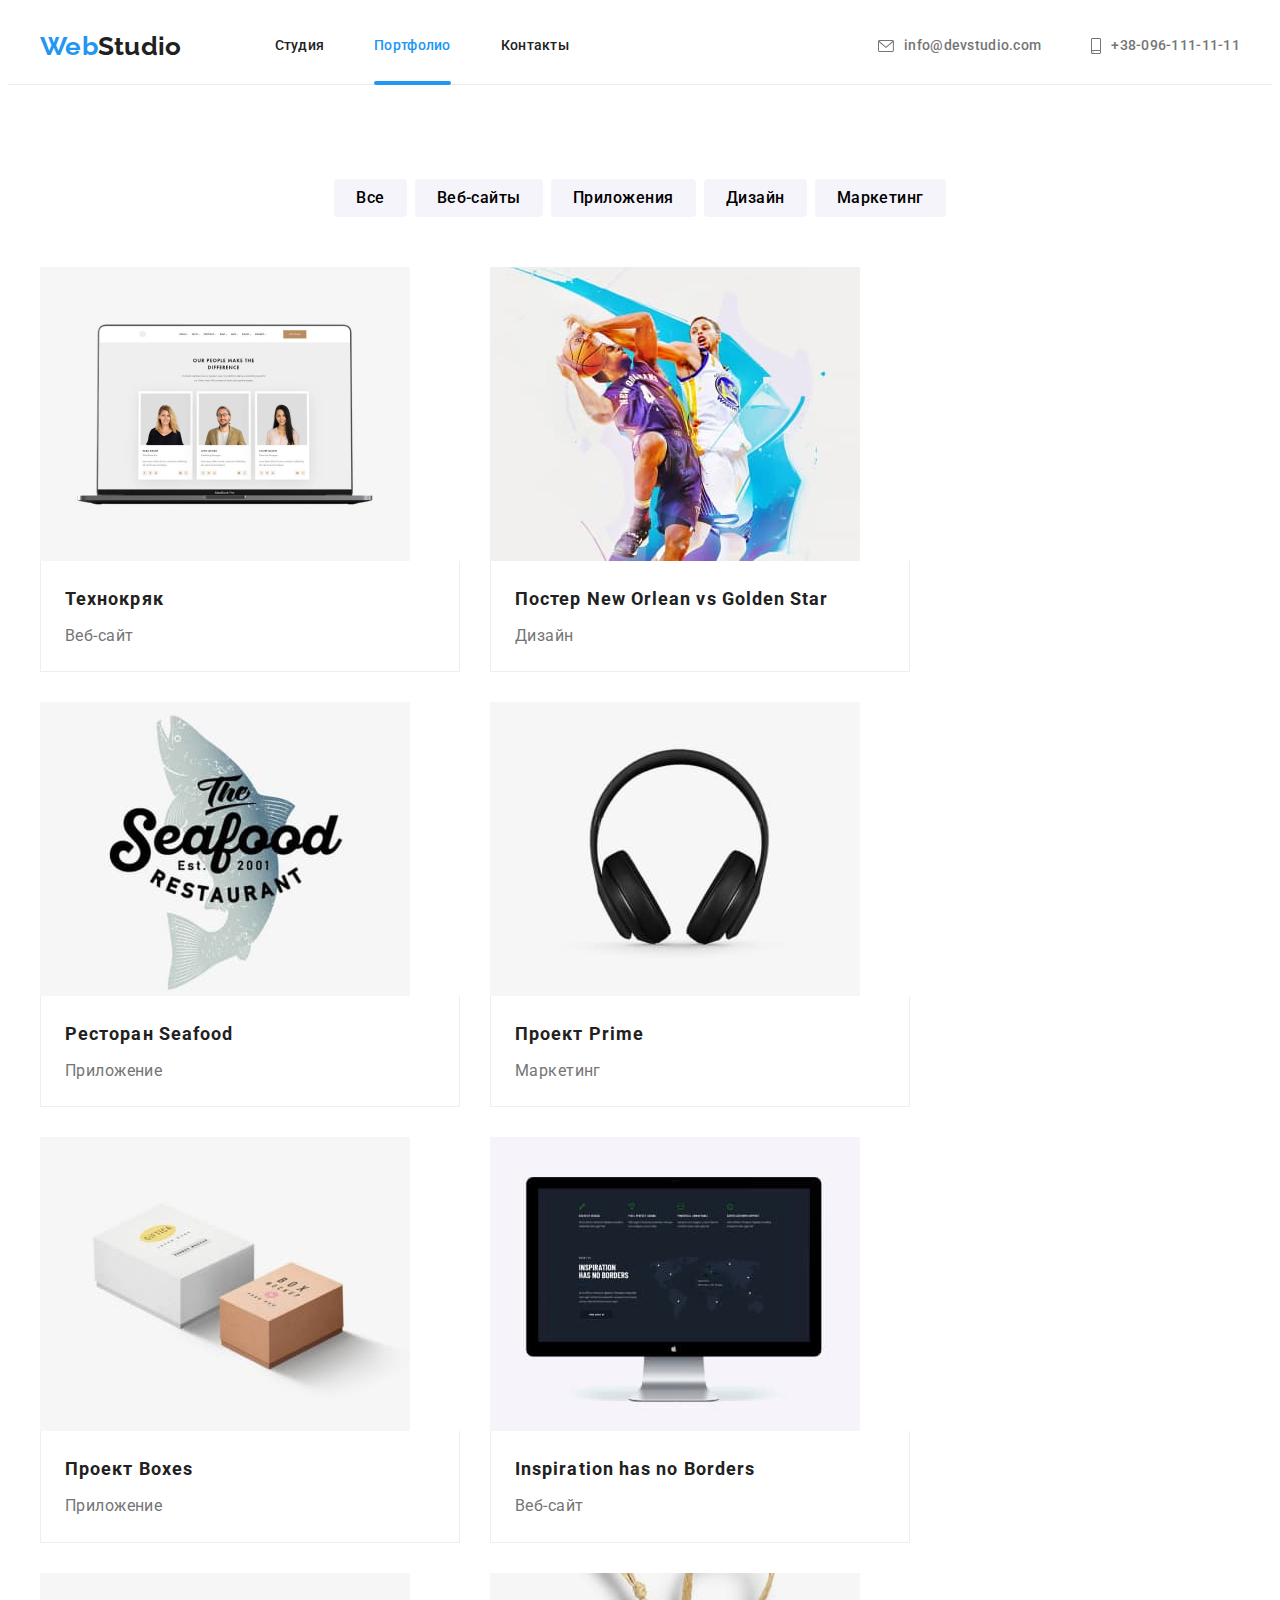
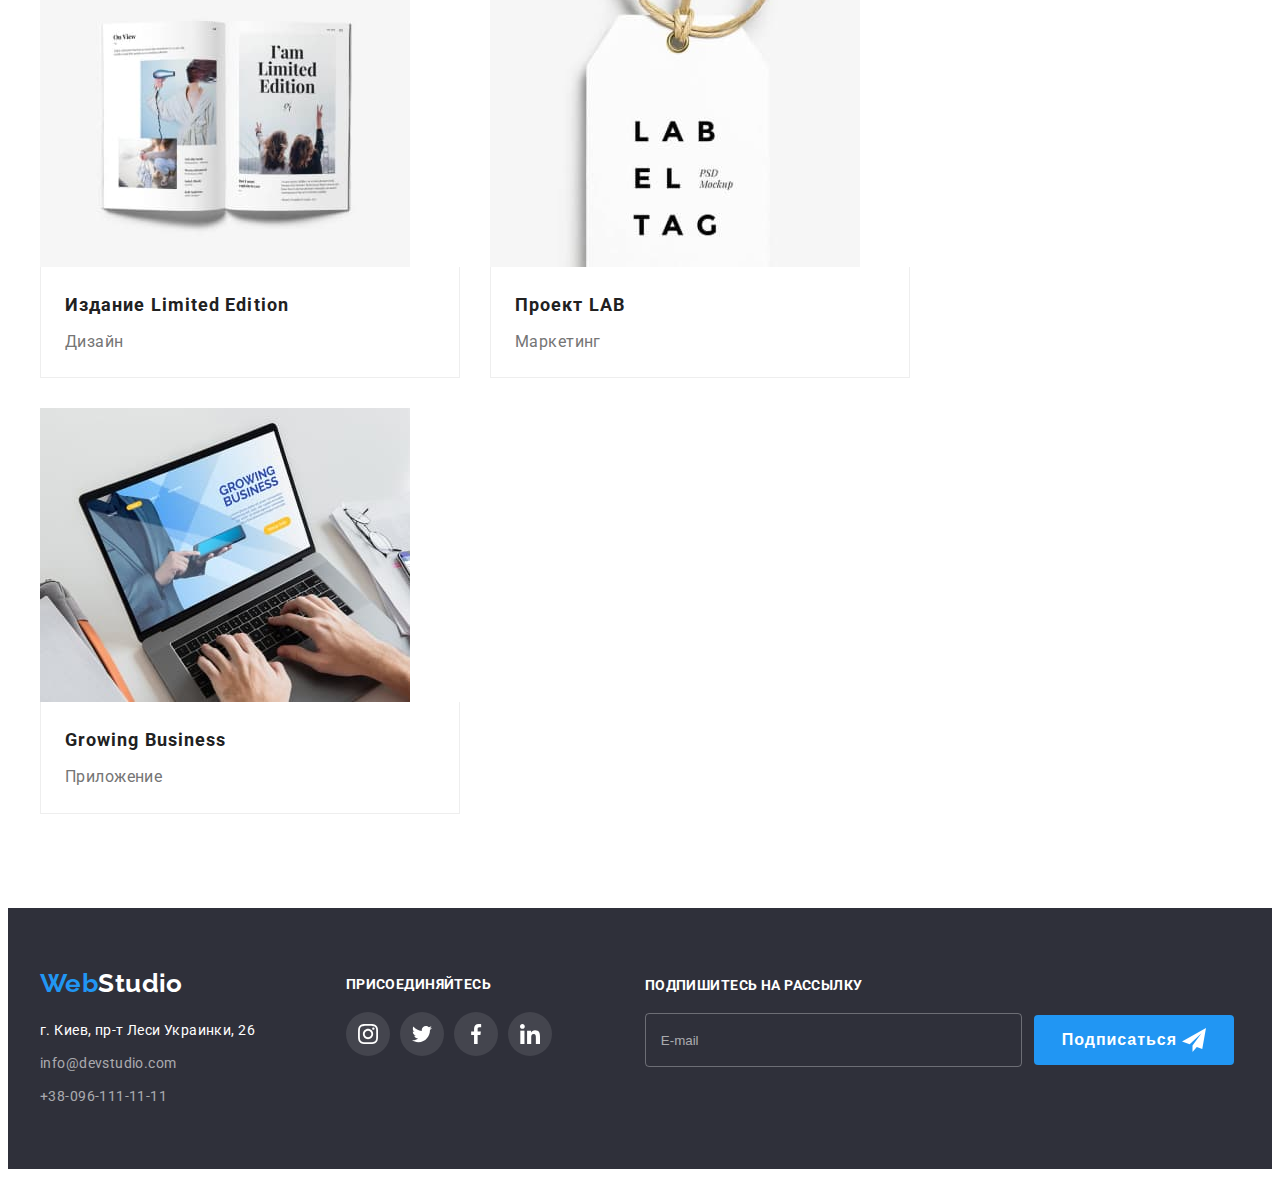
==== portfolio.html @ 4024ea33 "Add files via upload" ====
<!DOCTYPE html>
<html lang="ru">
  <head>
    <meta charset="UTF-8" />
    <meta http-equiv="X-UA-Compatible" content="IE=edge" />
    <meta name="viewport" content="width=device-width, initial-scale=1.0" />
    <title>Portfolio</title>
    <link rel="preconnect" href="https://fonts.googleapis.com" />
    <link rel="preconnect" href="https://fonts.gstatic.com" crossorigin />
    <link
      href="https://fonts.googleapis.com/css2?family=Raleway:wght@700&family=Roboto:wght@400;500;700;900&display=swap"
      rel="stylesheet"
    />
    <link
      rel="stylesheet"
      href="https://cdnjs.cloudflare.com/ajax/libs/modern-normalize/1.1.0/modern-normalize.min.css"
      integrity="sha512-wpPYUAdjBVSE4KJnH1VR1HeZfpl1ub8YT/NKx4PuQ5NmX2tKuGu6U/JRp5y+Y8XG2tV+wKQpNHVUX03MfMFn9Q=="
      crossorigin="anonymous"
      referrerpolicy="no-referrer"
    />
    <link rel="stylesheet" href="./css/normalize.css" />
    <link rel="stylesheet" href="./css/styles.css" />
  </head>
  <body>
    <!-- Верхняя линия -->
    <header class="header">
      <div class="container">
        <a href="./index.html" class="logo">Web<span class="logo-span">Studio</span></a>
        <nav>
          <ul class="site-nav list">
            <li class="site-nav-item"><a href="./index.html" class="link"> Студия </a></li>
            <li class="site-nav-item">
              <a href="./portfolio.html" class="link current"> Портфолио </a>
            </li>
            <li class="site-nav-item"><a href="" class="link"> Контакты </a></li>
          </ul>
        </nav>

        <ul class="contact-nav list">
          <li class="contact-nav-item">
            <a href="mailto:info@devstudio.com" class="link">
              <svg class="contact-icon" width="16px" height="12px">
                <use href="./images/icons.svg#icon-envelope-icon"></use>
              </svg>
              info@devstudio.com
            </a>
          </li>
          <li class="contact-nav-item">
            <a href="tel:+380961111111" class="link">
              <svg class="contact-icon" width="10px" height="16px">
                <use href="./images/icons.svg#icon-smartphone-icon"></use>
              </svg>
              +38-096-111-11-11
            </a>
          </li>
        </ul>
      </div>
    </header>

    <main>
      <section class="portfolio section">
        <div class="container">
          <!--Портфолио 
        Заголовок скрыть после завершения верстки -->
          <h1 class="visually-hidden">Портфолио</h1>
          <ul class="button-list">
            <li class="button-item"><button type="button" class="btn-filter">Все</button></li>
            <li class="button-item"><button type="button" class="btn-filter">Веб-сайты</button></li>
            <li class="button-item">
              <button type="button" class="btn-filter">Приложения</button>
            </li>
            <li class="button-item"><button type="button" class="btn-filter">Дизайн</button></li>
            <li class="button-item"><button type="button" class="btn-filter">Маркетинг</button></li>
          </ul>

          <ul class="project">
            <li class="project-item">
              <a href="" class="link">
                <div class="project-overlay">
                  <img
                    src="./images/project-1.jpg"
                    class="portfolio-img"
                    alt="Технокряк, веб разаботка"
                    width="370"
                  />
                  <p class="description">
                    Ресурс предлагает комплексные предложения с разным уровнем функционала и
                    сервисов. Все это позволит посетителю получить исчерпывающие сведения о компании
                    или частном лице.
                  </p>
                </div>
                <div class="border">
                  <h2 class="title">Технокряк</h2>
                  <p class="text">Веб-сайт</p>
                </div>
              </a>
            </li>
            <li class="project-item">
              <a href="" class="link"
                ><div class="project-overlay">
                  <img
                    src="./images/project-2.jpg"
                    class="portfolio-img"
                    alt="Постер,Нью Орлеан против ГолденСтар"
                    width="370"
                  />
                  <p class="description">
                    Ресурс предлагает комплексные предложения с разным уровнем функционала и
                    сервисов. Все это позволит посетителю получить исчерпывающие сведения о компании
                    или частном лице.
                  </p>
                </div>
                <div class="border">
                  <h2 class="title">Постер New Orlean vs Golden Star</h2>
                  <p class="text">Дизайн</p>
                </div>
              </a>
            </li>
            <li class="project-item">
              <a href="" class="link">
                <div class="project-overlay">
                  <img
                    src="./images/project-3.jpg"
                    class="portfolio-img"
                    alt="Ресторан морской еды"
                    width="370"
                  />
                  <p class="description">
                    Ресурс предлагает комплексные предложения с разным уровнем функционала и
                    сервисов. Все это позволит посетителю получить исчерпывающие сведения о компании
                    или частном лице.
                  </p>
                </div>
                <div class="border">
                  <h2 class="title">Ресторан Seafood</h2>
                  <p class="text">Приложение</p>
                </div></a
              >
            </li>
            <li class="project-item">
              <a href="" class="link">
                <div class="project-overlay">
                  <img
                    src="./images/project-4.jpg"
                    class="portfolio-img"
                    alt="Наушники"
                    width="370"
                  />
                  <p class="description">
                    Ресурс предлагает комплексные предложения с разным уровнем функционала и
                    сервисов. Все это позволит посетителю получить исчерпывающие сведения о компании
                    или частном лице.
                  </p>
                </div>
                <div class="border">
                  <h2 class="title">Проект Prime</h2>
                  <p class="text">Маркетинг</p>
                </div></a
              >
            </li>
            <li class="project-item">
              <a href="" class="link">
                <div class="project-overlay">
                  <img
                    src="./images/project-5.jpg"
                    class="portfolio-img"
                    alt="Макеты коробок"
                    width="370"
                  />
                  <p class="description">
                    Ресурс предлагает комплексные предложения с разным уровнем функционала и
                    сервисов. Все это позволит посетителю получить исчерпывающие сведения о компании
                    или частном лице.
                  </p>
                </div>
                <div class="border">
                  <h2 class="title">Проект Boxes</h2>
                  <p class="text">Приложение</p>
                </div></a
              >
            </li>
            <li class="project-item">
              <a href="" class="link">
                <div class="project-overlay">
                  <img
                    src="./images/project-6.jpg"
                    class="portfolio-img"
                    alt="Разработка сайтов"
                    width="370"
                  />
                  <p class="description">
                    Ресурс предлагает комплексные предложения с разным уровнем функционала и
                    сервисов. Все это позволит посетителю получить исчерпывающие сведения о компании
                    или частном лице.
                  </p>
                </div>
                <div class="border">
                  <h2 class="title">Inspiration has no Borders</h2>
                  <p class="text">Веб-сайт</p>
                </div></a
              >
            </li>
            <li class="project-item">
              <a href="" class="link">
                <div class="project-overlay">
                  <img
                    src="./images/project-7.jpg"
                    class="portfolio-img"
                    alt="Издание лимитед эдишн"
                    width="370"
                  />
                  <p class="description">
                    Ресурс предлагает комплексные предложения с разным уровнем функционала и
                    сервисов. Все это позволит посетителю получить исчерпывающие сведения о компании
                    или частном лице.
                  </p>
                </div>
                <div class="border">
                  <h2 class="title">Издание Limited Edition</h2>
                  <p class="text">Дизайн</p>
                </div></a
              >
            </li>

            <li class="project-item">
              <a href="" class="link">
                <div class="project-overlay">
                  <img
                    src="./images/project-8.jpg"
                    class="portfolio-img"
                    alt="Разработка лейбла "
                    width="370"
                  />
                  <p class="description">
                    Ресурс предлагает комплексные предложения с разным уровнем функционала и
                    сервисов. Все это позволит посетителю получить исчерпывающие сведения о компании
                    или частном лице.
                  </p>
                </div>
                <div class="border">
                  <h2 class="title">Проект LAB</h2>
                  <p class="text">Маркетинг</p>
                </div></a
              >
            </li>
            <li class="project-item">
              <a href="" class="link">
                <div class="project-overlay">
                  <img
                    src="./images/project-9.jpg"
                    class="portfolio-img"
                    alt="Приложение для бизнеса"
                    width="370"
                  />
                  <p class="description">
                    Ресурс предлагает комплексные предложения с разным уровнем функционала и
                    сервисов. Все это позволит посетителю получить исчерпывающие сведения о компании
                    или частном лице.
                  </p>
                </div>
                <div class="border">
                  <h2 class="title">Growing Business</h2>
                  <p class="text">Приложение</p>
                </div></a
              >
            </li>
          </ul>
        </div>
      </section>
    </main>

    <!-- Подвал-->
    <footer class="footer">
      <div class="container">
        <div class="container-address">
          <div class="logo-footer">
            <a href="./index.html" class="logo">Web<span class="logo-span">Studio</span></a>
          </div>
          <address class="adress">
            <ul class="address-list list">
              <li class="address-street">
                <a
                  href="https://goo.gl/maps/XXbHukXFYU5bixoS6"
                  class="street"
                  target="_blank"
                  rel="noopener noindex nofollow"
                  >г. Киев, пр-т Леси Украинки, 26</a
                >
              </li>
              <li class="mail">
                <a href="mailto:info@devstudio.com" class="link"> info@devstudio.com </a>
              </li>
              <li class="tel"><a href="tel:+380961111111" class="link"> +38-096-111-11-11 </a></li>
            </ul>
          </address>
        </div>
        <!-- Социальные ссылки footer-->
        <div class="footer-social">
          <h2 class="social-title">Присоединяйтесь</h2>
          <ul class="footer-social-list list">
            <li class="footer-social-item">
              <a href="" class="footer-social-link">
                <svg class="team-social-icon" width="20px" height="20px">
                  <use href="./images/icons.svg#icon-instagram-icon"></use>
                </svg>
              </a>
            </li>
            <li class="footer-social-item">
              <a href="" class="footer-social-link">
                <svg class="team-social-icon" width="20px" height="20px">
                  <use href="./images/icons.svg#icon-twitter-icon"></use>
                </svg>
              </a>
            </li>
            <li class="footer-social-item">
              <a href="" class="footer-social-link">
                <svg class="team-social-icon" width="20px" height="20px">
                  <use href="./images/icons.svg#icon-facebook-icon"></use>
                </svg>
              </a>
            </li>
            <li class="footer-social-item">
              <a href="" class="footer-social-link">
                <svg class="team-social-icon" width="20px" height="20px">
                  <use href="./images/icons.svg#icon-linkedin-icon"></use>
                </svg>
              </a>
            </li>
          </ul>
        </div>
        <!-- Форма подписки-->
        <div class="subscribe">
          <p class="subscribe-item">Подпишитесь на рассылку</p>

          <form class="subscribe-form">
            <input
              type="email"
              class="subscribe-input"
              name="user-email"
              required
              placeholder="E-mail"
            />
            <button type="submit" class="subscribe-send">
              Подписаться
              <svg class="subscribe-icon" width="24px" height="24px">
                <use href="./images/icons.svg#icon-subscribe-send"></use>
              </svg>
            </button>
          </form>
        </div>
      </div>
    </footer>
  </body>
</html>
---- css/styles.css ----
/*Объявляем CSS переменные для цвета */
:root {
  --primary-text-color: #757575; /*Цвет основного текста  */
  --title-text-color: #212121; /*Цвет заголовков */
  --accent-color: #2196f3; /* Цвет акцента  */
  --color-modal-button: #188ce8; /*Цвет кнопки модалки*/
  --address-text-color: #ffffff; /* Цвет физического адреса  */
  --hero-text-color: #ffffff; /* Цвет текста секции hero */
  --footer-cont-text-color: rgba(
    255,
    255,
    255,
    0.6
  ); /* Цвет контактов в Футере mail, tel, rgba(255, 255, 255, 0.6) */
  --footer-logo-span-color: #ffffff; /*Цвет span в логотипе footer */
  --primary-bg-color: #ffffff; /* Основной цвет фона body background  */
  --secondary-bg-color: #f5f4fa; /* Вторичный цвет фона */
  --hero-bg-color: #2f303a; /* Цвет фона hero  */
  --footer-bg-color: #2f303a; /* Цвет фона footer */
  --header-line-color: #ececec; /* Цвет линии в header !!!*/
  --btn-text-color: #ffffff; /*Цвет текста в кнопке*/
  --btn-accent-color: #2196f3; /* Цвет акцента кнопки */
  --btn-primary-color: #f5f4fa; /*Основной цвет кнопки*/
  --color-border-portfolio: #eeeeee; /* Цвет рамки в карточки портфолио*/

  --background-feature-icon: #f5f4fa; /*Цвет фона иконок Особенности*/
  --color-social-client-icon: #afb1b8; /* Основной цвет иконок соц. и клиентов */
  --accent-color-icon: #ffffff; /*Цвет акцента соц сетей */
  /*--- Переменные анимации---*/
  --transition-duration: 250ms;
  --transition-timing-function: cubic-bezier(0.4, 0, 0.2, 1);
}
.container {
  width: 1200px;
  padding-left: 15px;
  padding-right: 15px;
  margin: 0 auto;
  /*outline: 1px solid #f11014;*/
}
.section {
  padding: 94px 0px;
}
/* --------------Прячем заголовки-------------- */
.visually-hidden {
  position: absolute;
  width: 1px;
  height: 1px;
  margin: -1px;
  border: 0;
  padding: 0;

  white-space: nowrap;
  clip-path: inset(100%);
  clip: rect(0 0 0 0);
  overflow: hidden;
}
/*-------------------- Страница Студия -----------------*/
/* Глобальный стиль body */
body {
  background-color: var(--primary-bg-color);
  color: var(--primary-text-color);
  font-family: 'Roboto', Tahoma, sans-serif;
  font-size: 14px;
  line-height: 1.7;
  letter-spacing: 0.03em;
}
/* Убираем точки в списках */
.list {
  list-style: none;
}

/* ---------Секция Header ----------*/

.header {
  font-weight: 500;
  font-size: 14px;
  line-height: 1.14;
  letter-spacing: 0.02em;

  width: 100%;
  border-bottom: 1px solid var(--header-line-color);
}

/* Задаем цвет логотипа */
.logo {
  color: var(--accent-color);
  font-family: 'Raleway';
  font-weight: 700;
  font-size: 26px;
  line-height: 1.19;
  text-decoration: none; /* Убираем нижнее подчеркивание ссылок*/

  margin-right: 93px;
}

.logo-span {
  color: var(--title-text-color);
}
.footer .logo-span {
  color: var(--footer-logo-span-color);
}

/* Добавляем ссылкам наведение и фокус */
.site-nav .link {
  color: var(--title-text-color);
  padding: 30px 0px; /*Задали padding ,тем самым увеличили кликабельность ссылок*/
  display: block;

  transition-property: color;
  transition-duration: var(--transition-duration);
  transition-timing-function: var(--transition-timing-function);
}
.site-nav .link:hover,
.site-nav .link:focus {
  color: var(--accent-color);
}
.site-nav .link.current {
  color: var(--accent-color); /* Делает акцент на активную страницу */
}
/* Сделал нижнее подчеркивание активной страницы*/
.link.current {
  position: relative;
}

.link.current::after {
  content: '';

  position: absolute;
  left: 0px;
  bottom: -1px;

  width: 100%;
  height: 4px;
  border-radius: 2px;

  background-color: var(--accent-color);
}

.contact-nav .link {
  color: var(--primary-text-color);

  transition-property: fill, color;
  transition-duration: var(--transition-duration);
  transition-timing-function: var(--transition-timing-function);
}
.contact-nav .link:hover,
.contact-nav .link:focus {
  color: var(--accent-color);
}

/*Создаем Flex контейнер Header*/
.header .container {
  display: flex;
  align-items: center;
}
.site-nav {
  display: flex;
}
.contact-nav {
  display: flex;
  margin-left: auto;
}

.site-nav-item:not(:last-child) {
  margin-right: 50px;
}

/*Отступы тел и почта двумя способами*/
.contact-nav .contact-nav-item + .contact-nav-item {
  margin-left: 50px;
}
/*.contact-nav-item:not(:last-child) {
  margin-right: 50px;
}*/

/*---Центрируем иконки конверт и телефон---*/
.contact-nav-item .link {
  display: flex;
  align-items: center;
}

/*Задаем цвет иконок конверт и телефон */
.contact-icon {
  fill: var(--primary-text-color);
  margin-right: 10px;
  transition-property: fill;
  transition-duration: var(--transition-duration);
  transition-timing-function: var(--transition-timing-function);
}
/* Иконка наследует цвет ссылки при hover*/
.contact-nav .link:hover .contact-icon,
.contact-nav .link:focus .contact-icon {
  fill: currentColor;
}

/* Секция Hero */
.hero {
  text-align: center;
  color: var(--hero-text-color);
  max-width: 1600px;
  background-color: var(--hero-bg-color);
  padding-top: 200px;
  padding-bottom: 200px;
  margin-left: auto;
  margin-right: auto;

  background-image: linear-gradient(rgba(47, 48, 58, 0.4), rgba(47, 48, 58, 0.4)),
    url(../images/hero-bg.jpg);
  background-size: cover;
  background-position: center;
  background-repeat: no-repeat;
}
.hero-title {
  font-weight: 900;
  font-size: 44px;
  line-height: 1.36;
  text-align: center;
  letter-spacing: 0.06em;
  text-transform: uppercase;

  width: 696px;
  margin-bottom: 30px;
  margin-left: auto;
  margin-right: auto;

  /*outline: 1px solid #f11014;*/
}
/*Кнопка Заказать услугу */
.btn-hero {
  font-family: inherit; /*Наследование шрифта через родителя */
  font-weight: 700;
  font-size: 16px;
  line-height: 1.9;
  align-items: center;
  text-align: center;
  letter-spacing: 0.06em;

  background-color: var(--accent-color);
  color: var(--btn-text-color);
  min-width: 200px;
  border-radius: 4px;
  padding: 10px 32px;
  border: 0px;

  /*outline: 1px solid #f11014;*/
}
/*---------- Секция Особенности ---------*/

/* Задаем цвет тексту секции Особенности */

.feature-list .title {
  color: var(--title-text-color);
  font-weight: 700;
  font-size: 14px;
  line-height: 1.14;
  letter-spacing: 0.03em;
  text-transform: uppercase;
  margin-bottom: 10px;
  /* outline: 1px solid #f11014;*/
}

/* Оборачиваем элементы flex контейнер*/

.feature-list {
  display: flex;
}
.feature-item:not(:last-child) {
  margin-right: 30px;
}

.feature-icon {
  display: flex;
  width: 270px;
  height: 120px;
  background-color: var(--background-feature-icon);
  border-radius: 4px;
  margin-bottom: 30px;
  justify-content: center;
  align-items: center;
}

/*---------- Задаем цвет тексту секции Чем мы занимаемся ------*/

.examples {
  padding-top: 0px;
}
.examples-title {
  color: var(--title-text-color);
  font-weight: 700;
  font-size: 36px;
  line-height: 1.17;
  text-align: center;
  margin-bottom: 50px;
  /*outline: 1px solid #f11014;*/
}
/* Оборачиваем элементы flex контейнер*/

.examples-list {
  display: flex;
}

/* Текст с фоном спозиционирован поверх изображения*/
.examples-item {
  position: relative;
}

.label-title {
  position: absolute;
  width: 370px;
  height: 70px;
  left: 0;
  bottom: 0;

  font-weight: 700;
  font-size: 14px;
  line-height: 1.17;
  text-align: center;
  letter-spacing: 0.03em;
  text-transform: uppercase;
  padding: 27px 0px;
  color: var(--hero-text-color);

  background: rgba(47, 48, 58, 0.8);
}

.examples-item:not(:last-child) {
  margin-right: 30px;
}

/*------- Задаем цвет  секции и тексту Наша команда-------*/

.team {
  background-color: var(--secondary-bg-color);
}
.team-title {
  color: var(--title-text-color);
  font-weight: 700;
  font-size: 36px;
  line-height: 1.17;
  text-align: center;
  margin-bottom: 50px;
  /*outline: 1px solid #f11014;*/
}
.team-list .title {
  color: var(--title-text-color);
  font-weight: 500;
  font-size: 16px;
  line-height: 1.19;
  margin-bottom: 10px;
  /*outline: 1px solid #f11014;*/
}
.team-list .text {
  font-size: 16px;
  line-height: 1.19;
  margin-bottom: 16px;
  /*outline: 1px solid #f11014;*/
}
.team-list {
  display: flex;
  margin-left: -30px;
}

.team-board {
  text-align: center;
  padding: 30px;
}

.team-card {
  background: #ffffff;
  margin-left: 30px;

  box-shadow: 0px 1px 3px rgba(0, 0, 0, 0.12), 0px 1px 1px rgba(0, 0, 0, 0.14),
    0px 2px 1px rgba(0, 0, 0, 0.2);
  border-radius: 0px 0px 4px 4px;
}

/*------Создаем социальные ссылки------*/
.team-social-list {
  display: flex;
}
.team-social-link {
  display: flex;
  justify-content: center;
  align-items: center;

  width: 44px;
  height: 44px;
  border-radius: 50%;
  fill: var(--color-social-client-icon);

  transition-property: background-color, fill;
  transition-duration: var(--transition-duration);
  transition-timing-function: var(--transition-timing-function);
}
/*------Делаем hover для Соц сетей------*/

.team-social-link:hover,
.team-social-link:focus {
  background-color: var(--accent-color);
  fill: var(--accent-color-icon);
}

/*---Второй пример hover---*/
/*.team-social-icon {
  fill: currentColor;
}

.team-social-link:hover {
  background-color: var(--accent-color);
  color: var(--accent-color-icon);
}*/

/*---Третий пример hover является самым 
обширным для решения любых задач---*/

/*.team-social-link:hover {
  background-color: var(--accent-color);
}
.team-social-link:hover .team-social-icon {
  fill: var(--accent-color-icon);
}
.team-social-icon {
  fill: var(--color-social-client-icon);
}*/

/*-----Делаем отступ через селектор соседа-----*/
.team-social-item + .team-social-item {
  margin-left: 10px;
}

/*--------------Секция постоянные клиенты ------------*/
.сlients-list {
  display: flex;
}
.сlients-title {
  font-weight: 700;
  font-size: 36px;
  line-height: 1.17;
  text-align: center;
  letter-spacing: 0.03em;
  color: var(--title-text-color);

  margin-bottom: 50px;
}
.сlients-link {
  display: flex;
  width: 170px;
  height: 92px;

  border: 1px solid var(--color-social-client-icon);
  border-radius: 4px;
  justify-content: center;
  align-items: center;
  fill: var(--color-social-client-icon);

  transition-property: border-color, fill;
  transition-duration: var(--transition-duration);
  transition-timing-function: var(--transition-timing-function);
}

.сlients-icon {
  color: var(--color-social-client-icon);
}
/*------Делаем hover для Icon------*/

.сlients-link:hover,
.сlients-link:focus {
  border-color: var(--accent-color);
  fill: var(--accent-color);
}

.сlients-item + .сlients-item {
  margin-left: 30px;
}
/* -------------------------Секция footer--------------------- */

.footer .container {
  display: flex;
}
.container-address {
  margin-right: 70px;
}
.footer {
  background-color: var(--footer-bg-color);
  font-size: 14px;
  line-height: 1.7;
  padding: 60px 0px;
}

.logo-footer {
  margin-left: 0px;
  margin-bottom: 20px;
  /*outline: 1px solid #f11014;*/
}
.address-street {
  margin-bottom: 9px;
  /*outline: 1px solid #f11014;*/
}
.mail {
  margin-bottom: 9px;
  /*outline: 1px solid #f11014;*/
}

.address-list .street {
  color: var(--address-text-color);
}
.address-list .link {
  color: var(--footer-cont-text-color);
}
/* Добавляем ссылкам наведение и фокус */
.address-list .link {
  transition-property: color;
  transition-duration: var(--transition-duration);
  transition-timing-function: var(--transition-timing-function);
}
.address-list .link:hover,
.address-list .link:focus {
  color: var(--accent-color);
}
.link,
.street {
  text-decoration: none; /* Убираем нижнее подчеркивание ссылок*/
}

.address-list {
  font-style: normal; /* Убираем  курсив в ссылках footer */
}

/*------Создаем социальные ссылки------*/

/*------Задаем текст заголовку ------*/

.footer-social {
  margin-right: 93px;
}
.social-title {
  font-weight: 700;
  font-size: 14px;
  line-height: 1.14;
  letter-spacing: 0.03em;
  text-transform: uppercase;
  color: var(--hero-text-color);
  margin-bottom: 20px;
  padding-top: 9px;
}

.footer-social-list {
  display: flex;
}
.footer-social-link {
  width: 44px;
  height: 44px;
  border-radius: 50%;
  background-color: rgba(255, 255, 255, 0.1);
  display: flex;
  justify-content: center;
  align-items: center;
  fill: var(--accent-color-icon);

  transition-property: background-color;
  transition-duration: var(--transition-duration);
  transition-timing-function: var(--transition-timing-function);
}
/*------Делаем hover для Соц сетей------*/

.footer-social-link:hover,
.footer-social-link:focus {
  background-color: var(--accent-color);
}

/*-----Делаем отступ через селектор соседа-----*/
.footer-social-item + .footer-social-item {
  margin-left: 10px;
}

/*-----Подписка на рассылку------*/
.subscribe {
  width: 100%;
}

.subscribe-item {
  font-weight: 700;
  font-size: 14px;
  line-height: 1.14;
  letter-spacing: 0.03em;
  text-transform: uppercase;
  color: var(--hero-text-color);

  padding-top: 10px;
  margin-bottom: 20px;
}

.subscribe-form {
  display: inline-flex;
  align-items: center;
  justify-content: center;
}

.subscribe-input {
  width: 358px;
  height: 50px;
  padding-left: 15px;

  color: var(--hero-text-color);
  outline: none;
  background-color: transparent;
  border: 1px solid rgba(255, 255, 255, 0.3);
  border-radius: 4px;

  cursor: pointer;
  transition-property: border-color, color;
  transition-duration: var(--transition-duration);
  transition-timing-function: var(--transition-timing-function);
}
.subscribe-input::placeholder {
  color: rgba(255, 255, 255, 0.6);

  transition-property: color;
  transition-duration: var(--transition-duration);
  transition-timing-function: var(--transition-timing-function);
}

.subscribe-input:focus,
.subscribe-input:focus::placeholder {
  border-color: var(--accent-color);
  color: var(--accent-color);
}

.subscribe-send {
  position: relative;
  display: flex;

  width: 200px;
  height: 50px;
  padding: 10px 28px;
  margin-left: 12px;

  background-color: var(--btn-accent-color);
  border: none;
  border-radius: 4px;
  /*outline: none;*/

  font-weight: 700;
  font-size: 16px;
  line-height: 1.9;
  letter-spacing: 0.06em;
  color: var(--btn-text-color);
}

.subscribe-icon {
  position: absolute;
  right: 28px;
  top: 13px;
  margin-left: 10px;
}
/*.subscribe-send:focus {
  
}*/

/*------ Создаем backdrop и модальное окно ------*/

.backdrop {
  position: fixed;
  top: 0;
  width: 100%;
  height: 100%;
  background-color: rgba(0, 0, 0, 0.2);
  transition-property: opacity, visibility;
  transition-duration: 1500ms;
}

.modal {
  position: absolute;
  left: 50%;
  top: 50%;
  width: 528px;
  height: 581px;
  padding: 40px;
  border-radius: 4px;
  background-color: #ffffff;
  box-shadow: 0px 1px 3px rgba(0, 0, 0, 0.12), 0px 1px 1px rgba(0, 0, 0, 0.14),
    0px 2px 1px rgba(0, 0, 0, 0.2);

  transform: translate(-50%, -50%);
  transition-property: rotate(0deg) scale(1);
  transition-duration: 1000ms;
}
.modal-close-btn {
  position: absolute;
  right: 8px;
  top: 8px;

  width: 30px;
  height: 30px;
  border-radius: 50%;
  background-color: transparent;
  border: 1px solid rgba(0, 0, 0, 0.1);
  outline: none;

  transition-property: fill;
  transition-duration: var(--transition-duration);
  transition-timing-function: var(--transition-timing-function);
}
.modal-close-btn:hover,
.modal-close-btn:focus {
  fill: var(--accent-color);
}

.modal-close-icon {
  position: absolute;
  left: 50%;
  top: 50%;
  transform: translate(-50%, -50%);
}

.is-hidden {
  opacity: 0;
  pointer-events: none;
  visibility: hidden;
}

.backdrop.is-hidden .modal {
  transform: rotateY(-180deg) scale(0.1);
  transition-duration: 1000ms;
}

/*-----Заглавие модального окна-----*/
.modal-title {
  font-weight: 700;
  font-size: 20px;
  line-height: 1.15;
  text-align: center;
  letter-spacing: 0.03em;
  margin-bottom: 12px;
  color: var(--title-text-color);
}

.modal-filed {
  font-size: 12px;
  line-height: 1.17;
  letter-spacing: 0.01em;
  margin-bottom: 10px;
}

.modal-input {
  width: 100%;
  height: 40px;
  padding-left: 42px;
  margin-top: 4px;

  border: 1px solid rgba(33, 33, 33, 0.2);
  border-radius: 4px;
  outline: none;

  cursor: pointer;
  transition-property: border-color, fill;
  transition-duration: var(--transition-duration);
  transition-timing-function: var(--transition-timing-function);
}

.modal-input:focus {
  border-color: var(--accent-color);
}

.modal-input:focus + .input-icon {
  fill: var(--accent-color);
}
/*-----Ориентируем иконки в Input-----*/
.modal-input-wrap {
  position: relative;
}

.input-icon {
  position: absolute;
  left: 12px;
  top: 50%;
  transform: translateY(-50%);
}

.modal-text-filed {
  font-size: 12px;
  line-height: 1.17;
  letter-spacing: 0.01em;
  margin-bottom: 20px;
}

.modal-text {
  width: 100%;
  height: 120px;
  padding: 12px 16px;
  margin-top: 4px;

  border: 1px solid rgba(33, 33, 33, 0.2);
  border-radius: 4px;
  resize: none;
  outline: none;
  cursor: pointer;

  transition-property: border-color;
  transition-duration: var(--transition-duration);
  transition-timing-function: var(--transition-timing-function);
}
.modal-text::placeholder {
  color: rgba(117, 117, 117, 0.5);
}

.modal-text:focus {
  border-color: var(--accent-color);
}

/*-----Создаем  check-box-----*/

.modal-check-filed {
  margin-bottom: 30px;
}
.check-text {
  display: flex;

  font-size: 14px;
  line-height: 1.7;
  letter-spacing: 0.03em;
  color: var(--primary-text-color);
  align-items: center;
  justify-content: center;
}

.check-text::before {
  content: '';
  width: 16px;
  height: 15px;
  border: 2px solid var(--title-text-color);
  border-radius: 3px;
  margin-right: 9px;
  transition-property: background-color, background-image;
  transition-duration: var(--transition-duration);
  transition-timing-function: var(--transition-timing-function);
}

.input-check:checked + .check-text::before {
  background-image: url(../images/check.svg);
  background-repeat: no-repeat;
  background-position: center;
  background-color: var(--accent-color);
  border: none;
}

.link-policy {
  color: var(--accent-color);
  outline: none;
  border-radius: 4px;
  border: 1px solid transparent;

  transition-property: border-color;
  transition-duration: var(--transition-duration);
  transition-timing-function: var(--transition-timing-function);
}
.link-policy:focus {
  border-color: var(--accent-color);
}

.button-send {
  display: block;
  width: 200px;
  height: 50px;
  padding: 10px 0px;
  margin-left: auto;
  margin-right: auto;
  border-radius: 4px;
  border: none;
  outline: none;
  background-color: var(--color-modal-button);

  font-weight: 700;
  font-size: 16px;
  line-height: 1.9;
  text-align: center;
  letter-spacing: 0.06em;
  color: var(--btn-text-color);

  transition-property: background-color, box-shadow;
  transition-duration: var(--transition-duration);
  transition-timing-function: var(--transition-timing-function);
}

.button-send:hover,
.button-send:focus {
  background-color: var(--btn-accent-color);
  box-shadow: 0px 4px 4px rgba(0, 0, 0, 0.15);
}

/*-------------------- Страница портфолио -----------------*/
/* Убираем точки в списках */
.button-list {
  display: flex;
  list-style: none;
  margin-bottom: 50px;
}

.project {
  list-style: none;
}

/* Кнопки фильтра ,задаем цвет и свойства */
.btn-filter {
  font-family: inherit; /*Наследование шрифта через родителя */
  font-weight: 500;
  font-size: 16px;
  line-height: 1.6;
  text-align: center;
  letter-spacing: 0.03em;

  background-color: var(--btn-primary-color);

  padding: 6px 22px;
  border-radius: 4px;
  border: 0px;
  transition-property: background-color, color, box-shadow;
  transition-duration: var(--transition-duration);
  transition-timing-function: var(--transition-timing-function);

  /* outline: 1px solid #f11014;*/
}

.btn-filter:hover,
.btn-filter:focus {
  background-color: var(--btn-accent-color);
  color: var(--btn-text-color);
  box-shadow: 0px 3px 1px rgba(0, 0, 0, 0.1), 0px 1px 2px rgba(0, 0, 0, 0.08),
    0px 2px 2px rgba(0, 0, 0, 0.12);
}

.button-item:not(:last-child) {
  margin-right: 8px;
}

.button-item:last-child {
  margin-right: auto;
}

.button-item:first-child {
  margin-left: auto;
}

/* Задаем цвет тексту */

.project .title {
  font-weight: 700;
  font-size: 18px;
  line-height: 2;
  letter-spacing: 0.06em;
  color: var(--title-text-color);

  margin-bottom: 4px;
  /*outline: 1px solid #f11014;*/
}

.project .text {
  font-size: 16px;
  line-height: 1.9;
  color: var(--primary-text-color);
  /*outline: 1px solid #f11014;*/
}

/*Делаем рамку внизу карточки портфолио*/
.border {
  padding: 20px 24px;
  border-right: 1px solid var(--color-border-portfolio);
  border-left: 1px solid var(--color-border-portfolio);
  border-bottom: 1px solid var(--color-border-portfolio);
  width: 370px;
}

.project {
  display: flex;
  flex-wrap: wrap;
  margin-left: -30px;
  margin-top: -30px;
  /*gap: 30px;*/
}

.project-item {
  /*flex-basis: calc((100% - 90px) / 3);*/

  flex-basis: calc(100% / 3 - 30px);
  margin-left: 30px;
  margin-top: 30px;

  transition-property: box-shadow;
  transition-duration: var(--transition-duration);
  transition-timing-function: var(--transition-timing-function);
}

.project-overlay {
  position: relative;
  overflow: hidden;
}
.description {
  position: absolute;
  left: 0;
  bottom: 0;
  width: 100%;
  height: 100%;
  transform: translateY(101%);
  transition-property: transform;
  transition-duration: var(--transition-duration);
  transition-timing-function: var(--transition-timing-function);

  font-size: 18px;
  line-height: 1.6;
  letter-spacing: 0.03em;
  color: var(--hero-text-color);

  padding: 63px 24px;
  background: rgba(33, 150, 243, 0.9);
}

/* Делаем тень и вызываем оверлей с 
текстом  при hover  */

.project-item:hover {
  box-shadow: 0px 4px 4px rgba(0, 0, 0, 0.25);
}

.project-item:hover .description {
  transform: translateY(0);
}
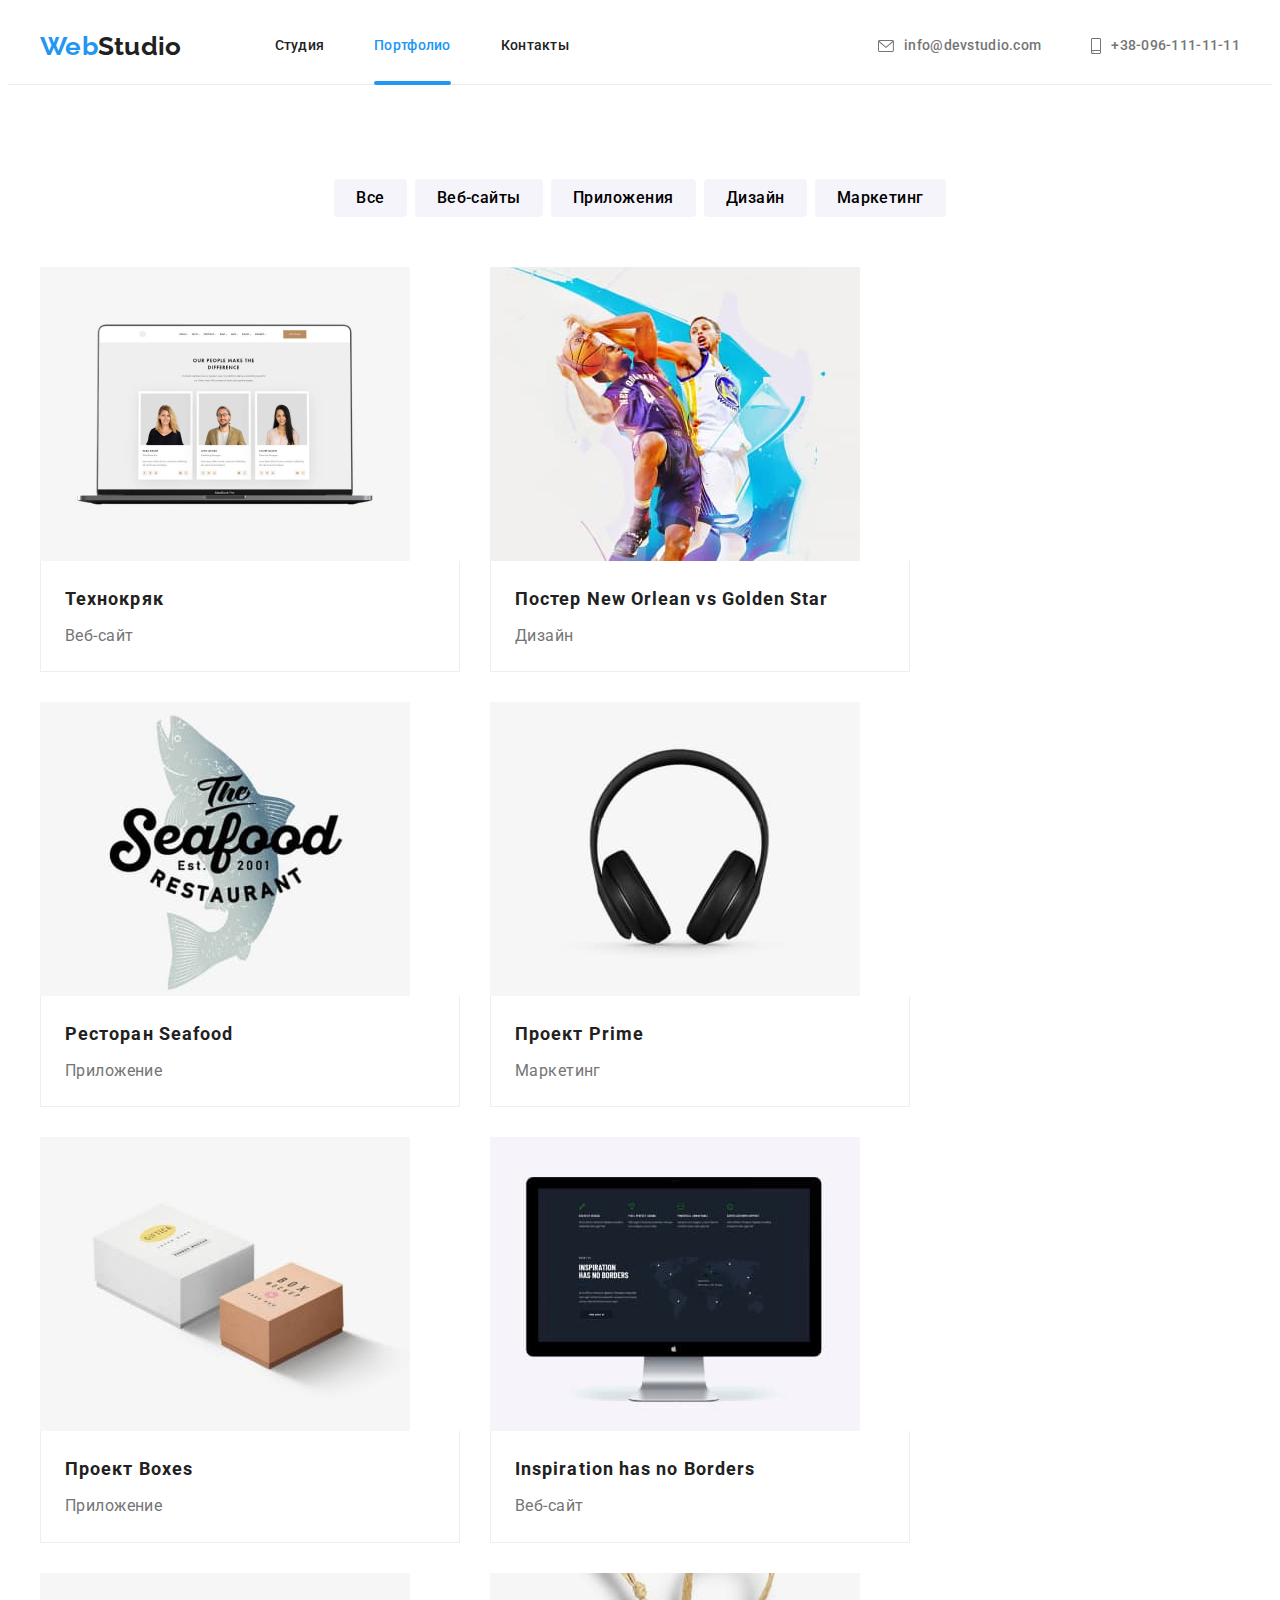
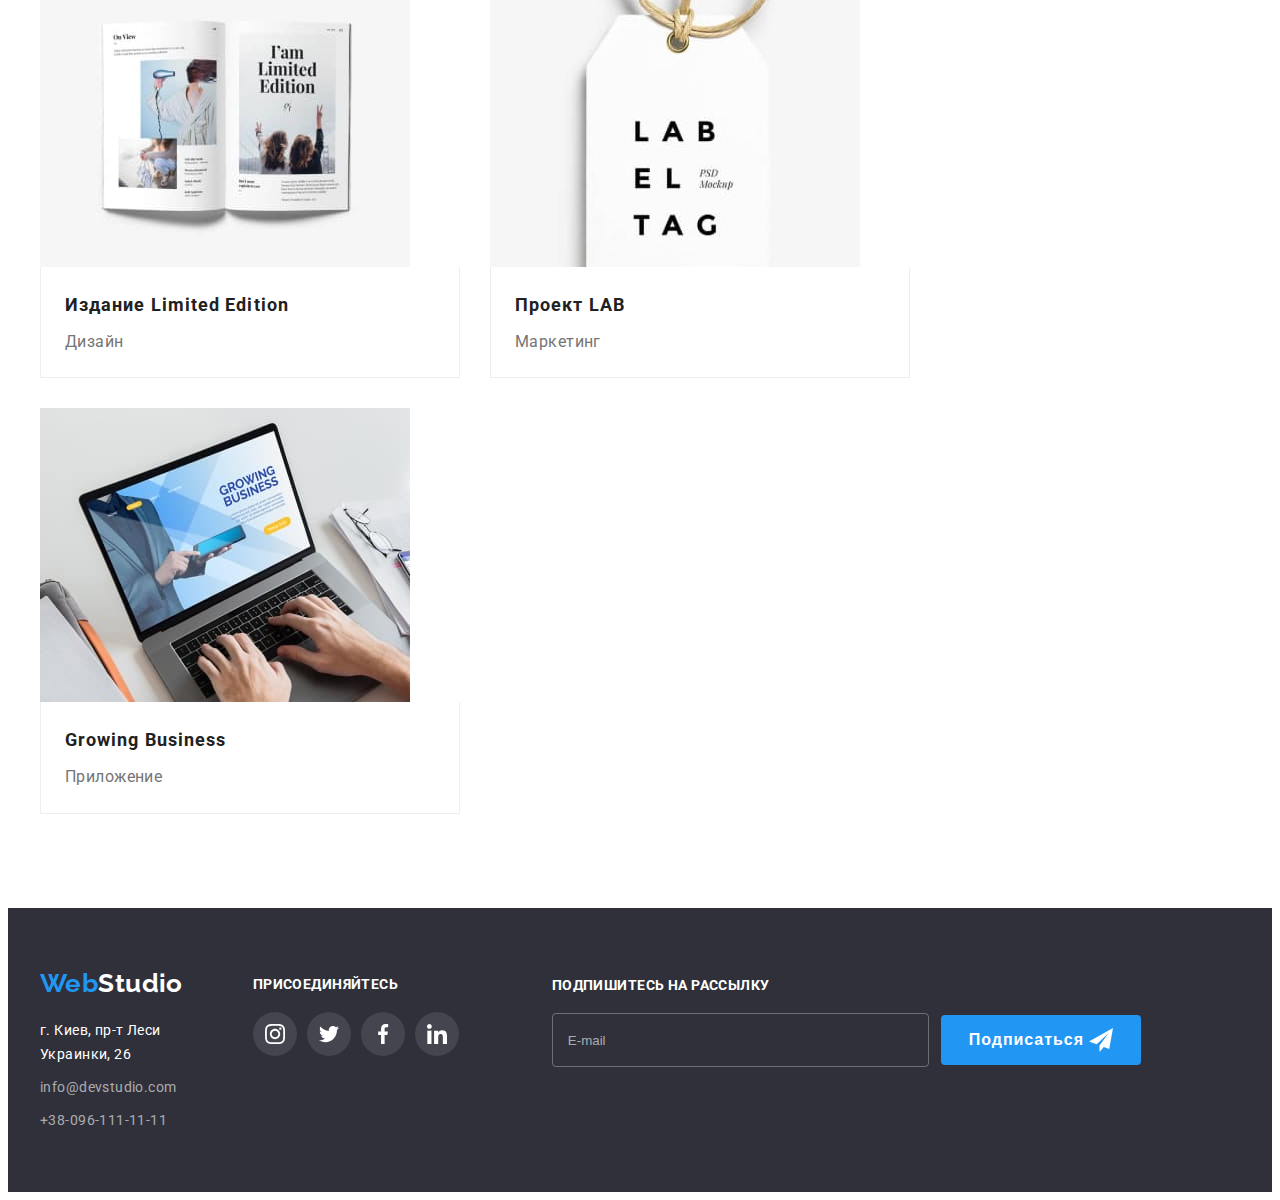
==== commit e36d5914: "Завершил BEM и SASS" ====
--- a/portfolio.html
+++ b/portfolio.html
@@ -18,36 +18,43 @@
       crossorigin="anonymous"
       referrerpolicy="no-referrer"
     />
-    <link rel="stylesheet" href="./css/normalize.css" />
-    <link rel="stylesheet" href="./css/styles.css" />
+    <!--<link rel="stylesheet" href="./css/normalize.css" />-->
+    <!--<link rel="stylesheet" href="./css/styles.css" />-->
+    <link rel="stylesheet" href="./css/main.min.css" />
   </head>
   <body>
     <!-- Верхняя линия -->
     <header class="header">
       <div class="container">
-        <a href="./index.html" class="logo">Web<span class="logo-span">Studio</span></a>
+        <a href="./index.html" class="logo header__logo"
+          >Web<span class="logo__text--black">Studio</span></a
+        >
         <nav>
           <ul class="site-nav list">
-            <li class="site-nav-item"><a href="./index.html" class="link"> Студия </a></li>
-            <li class="site-nav-item">
-              <a href="./portfolio.html" class="link current"> Портфолио </a>
-            </li>
-            <li class="site-nav-item"><a href="" class="link"> Контакты </a></li>
+            <li class="site-nav__item">
+              <a href="./index.html" class="site-nav__link link"> Студия </a>
+            </li>
+            <li class="site-nav__item">
+              <a href="./portfolio.html" class="site-nav__link site-nav__link--current link">
+                Портфолио
+              </a>
+            </li>
+            <li class="site-nav__item"><a href="" class="site-nav__link link"> Контакты </a></li>
           </ul>
         </nav>
 
         <ul class="contact-nav list">
-          <li class="contact-nav-item">
-            <a href="mailto:info@devstudio.com" class="link">
-              <svg class="contact-icon" width="16px" height="12px">
+          <li class="contact-nav__item">
+            <a href="mailto:info@devstudio.com" class="contact-nav__link link">
+              <svg class="contact-nav__icon" width="16px" height="12px">
                 <use href="./images/icons.svg#icon-envelope-icon"></use>
               </svg>
               info@devstudio.com
             </a>
           </li>
-          <li class="contact-nav-item">
-            <a href="tel:+380961111111" class="link">
-              <svg class="contact-icon" width="10px" height="16px">
+          <li class="contact-nav__item">
+            <a href="tel:+380961111111" class="contact-nav__link link">
+              <svg class="contact-nav__icon" width="10px" height="16px">
                 <use href="./images/icons.svg#icon-smartphone-icon"></use>
               </svg>
               +38-096-111-11-11
@@ -63,7 +70,7 @@
           <!--Портфолио 
         Заголовок скрыть после завершения верстки -->
           <h1 class="visually-hidden">Портфолио</h1>
-          <ul class="button-list">
+          <ul class="button-list list">
             <li class="button-item"><button type="button" class="btn-filter">Все</button></li>
             <li class="button-item"><button type="button" class="btn-filter">Веб-сайты</button></li>
             <li class="button-item">
@@ -73,7 +80,7 @@
             <li class="button-item"><button type="button" class="btn-filter">Маркетинг</button></li>
           </ul>
 
-          <ul class="project">
+          <ul class="project list">
             <li class="project-item">
               <a href="" class="link">
                 <div class="project-overlay">
@@ -300,14 +307,14 @@
           <ul class="footer-social-list list">
             <li class="footer-social-item">
               <a href="" class="footer-social-link">
-                <svg class="team-social-icon" width="20px" height="20px">
+                <svg class="footer-social-icon" width="20px" height="20px">
                   <use href="./images/icons.svg#icon-instagram-icon"></use>
                 </svg>
               </a>
             </li>
             <li class="footer-social-item">
               <a href="" class="footer-social-link">
-                <svg class="team-social-icon" width="20px" height="20px">
+                <svg class="footer-social-icon" width="20px" height="20px">
                   <use href="./images/icons.svg#icon-twitter-icon"></use>
                 </svg>
               </a>
@@ -321,7 +328,7 @@
             </li>
             <li class="footer-social-item">
               <a href="" class="footer-social-link">
-                <svg class="team-social-icon" width="20px" height="20px">
+                <svg class="footer-social-icon" width="20px" height="20px">
                   <use href="./images/icons.svg#icon-linkedin-icon"></use>
                 </svg>
               </a>
--- a/css/main.min.css
+++ b/css/main.min.css
@@ -0,0 +1 @@
+﻿:root{--primary-text-color: #757575;--title-text-color: #212121;--accent-color: #2196f3;--color-modal-button: #188ce8;--address-text-color: #ffffff;--hero-text-color: #ffffff;--footer-cont-text-color: rgba( 255, 255, 255, 0.6 );--footer-logo-span-color: #ffffff;--primary-bg-color: #ffffff;--secondary-bg-color: #f5f4fa;--hero-bg-color: #2f303a;--footer-bg-color: #2f303a;--header-line-color: #ececec;--btn-text-color: #ffffff;--btn-accent-color: #2196f3;--btn-primary-color: #f5f4fa;--color-border-portfolio: #eeeeee;--background-feature-icon: #f5f4fa;--color-social-client-icon: #afb1b8;--accent-color-icon: #ffffff;--transition-duration: 250ms;--transition-timing-function: cubic-bezier(0.4, 0, 0.2, 1)}p,h1,h2,h3,h4,h5,h6{margin:0}ul,ol{padding-left:0;margin:0}button{cursor:pointer}img{display:block}.list{list-style:none}.link,.street{text-decoration:none}.visually-hidden{position:absolute;width:1px;height:1px;margin:-1px;border:0;padding:0;white-space:nowrap;clip-path:inset(100%);clip:rect(0 0 0 0);overflow:hidden}.container{width:1200px;padding-left:15px;padding-right:15px;margin:0 auto}.section{padding:94px 0px}body{background-color:var(--primary-bg-color);color:var(--primary-text-color);font-family:"Roboto",Tahoma,sans-serif;font-size:14px;line-height:1.7;letter-spacing:.03em}.logo{color:var(--accent-color);font-family:"Raleway";font-weight:700;font-size:26px;line-height:1.19;text-decoration:none}.header__logo{margin-right:93px}.logo__text--black{color:var(--title-text-color)}.logo-footer{margin-left:0px;margin-bottom:20px}.footer .logo-span{color:var(--footer-logo-span-color)}.hero__btn{font-family:inherit;font-weight:700;font-size:16px;line-height:1.9;align-items:center;text-align:center;letter-spacing:.06em;background-color:var(--accent-color);color:var(--btn-text-color);min-width:200px;border-radius:4px;padding:10px 32px;border:0px}.button-list{display:flex;margin-bottom:50px}.btn-filter{font-family:inherit;font-weight:500;font-size:16px;line-height:1.6;text-align:center;letter-spacing:.03em;background-color:var(--btn-primary-color);padding:6px 22px;border-radius:4px;border:0px;transition-property:background-color,color,box-shadow;transition-duration:var(--transition-duration);transition-timing-function:var(--transition-timing-function)}.btn-filter:hover,.btn-filter:focus{background-color:var(--btn-accent-color);color:var(--btn-text-color);box-shadow:0px 3px 1px rgba(0,0,0,.1),0px 1px 2px rgba(0,0,0,.08),0px 2px 2px rgba(0,0,0,.12)}.button-item:not(:last-child){margin-right:8px}.button-item:last-child{margin-right:auto}.button-item:first-child{margin-left:auto}.project-overlay{position:relative;overflow:hidden}.description{position:absolute;left:0;bottom:0;width:100%;height:100%;transform:translateY(101%);transition-property:transform;transition-duration:var(--transition-duration);transition-timing-function:var(--transition-timing-function);font-size:18px;line-height:1.6;letter-spacing:.03em;color:var(--hero-text-color);padding:63px 24px;background:rgba(33,150,243,.9)}.team-social__list{display:flex}.team-social__link{display:flex;justify-content:center;align-items:center;width:44px;height:44px;border-radius:50%;fill:var(--color-social-client-icon);transition-property:background-color,fill;transition-duration:var(--transition-duration);transition-timing-function:var(--transition-timing-function)}.team-social__link:hover,.team-social__link:focus{background-color:var(--accent-color);fill:var(--accent-color-icon)}.team-social__item+.team-social__item{margin-left:10px}.footer-social{margin-right:93px}.social-title{font-weight:700;font-size:14px;line-height:1.14;letter-spacing:.03em;text-transform:uppercase;color:var(--hero-text-color);margin-bottom:20px;padding-top:9px}.footer-social-list{display:flex}.footer-social-link{width:44px;height:44px;border-radius:50%;background-color:rgba(255,255,255,.1);display:flex;justify-content:center;align-items:center;fill:var(--accent-color-icon);transition-property:background-color;transition-duration:var(--transition-duration);transition-timing-function:var(--transition-timing-function)}.footer-social-link:hover,.footer-social-link:focus{background-color:var(--accent-color)}.footer-social-item+.footer-social-item{margin-left:10px}.backdrop{position:fixed;top:0;width:100%;height:100%;background-color:rgba(0,0,0,.2);transition-property:opacity,visibility;transition-duration:1500ms}.modal{position:absolute;left:50%;top:50%;width:528px;height:581px;padding:40px;border-radius:4px;background-color:#fff;box-shadow:0px 1px 3px rgba(0,0,0,.12),0px 1px 1px rgba(0,0,0,.14),0px 2px 1px rgba(0,0,0,.2);transform:translate(-50%, -50%);transition-property:rotate(0deg) scale(1);transition-duration:1000ms}.modal-close-btn{position:absolute;right:8px;top:8px;width:30px;height:30px;border-radius:50%;background-color:rgba(0,0,0,0);border:1px solid rgba(0,0,0,.1);outline:none;transition-property:fill;transition-duration:var(--transition-duration);transition-timing-function:var(--transition-timing-function)}.modal-close-btn:hover,.modal-close-btn:focus{fill:var(--accent-color)}.modal-close-icon{position:absolute;left:50%;top:50%;transform:translate(-50%, -50%)}.is-hidden{opacity:0;pointer-events:none;visibility:hidden}.backdrop.is-hidden .modal{transform:rotateY(-180deg) scale(0.1);transition-duration:1000ms}.modal-title{font-weight:700;font-size:20px;line-height:1.15;text-align:center;letter-spacing:.03em;margin-bottom:12px;color:var(--title-text-color)}.modal-filed{font-size:12px;line-height:1.17;letter-spacing:.01em;margin-bottom:10px}.modal-input{width:100%;height:40px;padding-left:42px;margin-top:4px;border:1px solid rgba(33,33,33,.2);border-radius:4px;outline:none;cursor:pointer;transition-property:border-color,fill;transition-duration:var(--transition-duration);transition-timing-function:var(--transition-timing-function)}.modal-input:focus{border-color:var(--accent-color)}.modal-input:focus+.input-icon{fill:var(--accent-color)}.modal-input-wrap{position:relative}.input-icon{position:absolute;left:12px;top:50%;transform:translateY(-50%)}.modal-text-filed{font-size:12px;line-height:1.17;letter-spacing:.01em;margin-bottom:20px}.modal-text{width:100%;height:120px;padding:12px 16px;margin-top:4px;border:1px solid rgba(33,33,33,.2);border-radius:4px;resize:none;outline:none;cursor:pointer;transition-property:border-color;transition-duration:var(--transition-duration);transition-timing-function:var(--transition-timing-function)}.modal-text::placeholder{color:rgba(117,117,117,.5)}.modal-text:focus{border-color:var(--accent-color)}.modal-check-filed{margin-bottom:30px}.check-text{display:flex;font-size:14px;line-height:1.7;letter-spacing:.03em;color:var(--primary-text-color);align-items:center;justify-content:center}.check-text::before{content:"";width:16px;height:15px;border:2px solid var(--title-text-color);border-radius:3px;margin-right:9px;transition-property:background-color,background-image;transition-duration:var(--transition-duration);transition-timing-function:var(--transition-timing-function)}.input-check:checked+.check-text::before{background-image:url(../images/check.svg);background-repeat:no-repeat;background-position:center;background-color:var(--accent-color);border:none}.link-policy{color:var(--accent-color);outline:none;border-radius:4px;border:1px solid rgba(0,0,0,0);transition-property:border-color;transition-duration:var(--transition-duration);transition-timing-function:var(--transition-timing-function)}.link-policy:focus{border-color:var(--accent-color)}.button-send{display:block;width:200px;height:50px;padding:10px 0px;margin-left:auto;margin-right:auto;border-radius:4px;border:none;outline:none;background-color:var(--color-modal-button);font-weight:700;font-size:16px;line-height:1.9;text-align:center;letter-spacing:.06em;color:var(--btn-text-color);transition-property:background-color,box-shadow;transition-duration:var(--transition-duration);transition-timing-function:var(--transition-timing-function)}.button-send:hover,.button-send:focus{background-color:var(--btn-accent-color);box-shadow:0px 4px 4px rgba(0,0,0,.15)}.header{font-weight:500;font-size:14px;line-height:1.14;letter-spacing:.02em;width:100%;border-bottom:1px solid var(--header-line-color)}.header .container{display:flex;align-items:center}.site-nav{display:flex}.site-nav__item:not(:last-child){margin-right:50px}.site-nav__link{color:var(--title-text-color);padding:30px 0px;display:block;transition-property:color;transition-duration:var(--transition-duration);transition-timing-function:var(--transition-timing-function)}.site-nav__link:hover,.site-nav__link:focus{color:var(--accent-color)}.site-nav__link--current{color:var(--accent-color)}.site-nav__link--current{position:relative}.site-nav__link--current::after{content:"";position:absolute;left:0px;bottom:-1px;width:100%;height:4px;border-radius:2px;background-color:var(--accent-color)}.contact-nav{display:flex;margin-left:auto}.contact-nav__item+.contact-nav__item{margin-left:50px}.contact-nav__icon{fill:var(--primary-text-color);margin-right:10px;transition-property:fill;transition-duration:var(--transition-duration);transition-timing-function:var(--transition-timing-function)}.contact-nav__link{display:flex;align-items:center;color:var(--primary-text-color);transition-property:fill,color;transition-duration:var(--transition-duration);transition-timing-function:var(--transition-timing-function)}.contact-nav__link:hover,.contact-nav__link:focus{color:var(--accent-color)}.contact-nav__link:hover .contact-nav__icon,.contact-nav__link:focus .contact-nav__icon{fill:currentColor}.hero{text-align:center;max-width:1600px;background-color:var(--hero-bg-color);padding-top:200px;padding-bottom:200px;margin-left:auto;margin-right:auto;background-image:linear-gradient(rgba(47, 48, 58, 0.4), rgba(47, 48, 58, 0.4)),url(../images/hero-bg.jpg);background-size:cover;background-position:center;background-repeat:no-repeat}.hero__title{font-weight:900;font-size:44px;line-height:1.36;text-align:center;letter-spacing:.06em;text-transform:uppercase;color:var(--hero-text-color);width:696px;margin-bottom:30px;margin-left:auto;margin-right:auto}.feature__title{color:var(--title-text-color);font-weight:700;font-size:14px;line-height:1.14;letter-spacing:.03em;text-transform:uppercase;margin-bottom:10px}.feature__list{display:flex}.feature__item:not(:last-child){margin-right:30px}.feature__icon{display:flex;width:270px;height:120px;background-color:var(--background-feature-icon);border-radius:4px;margin-bottom:30px;justify-content:center;align-items:center}.examples{padding-top:0px}.examples__title{color:var(--title-text-color);font-weight:700;font-size:36px;line-height:1.17;text-align:center;margin-bottom:50px}.examples__list{display:flex}.examples__item{position:relative}.examples__item:not(:last-child){margin-right:30px}.examples__text{position:absolute;width:370px;height:70px;left:0;bottom:0;font-weight:700;font-size:14px;line-height:1.17;text-align:center;letter-spacing:.03em;text-transform:uppercase;padding:27px 0px;color:var(--hero-text-color);background:rgba(47,48,58,.8)}.examples__text{position:absolute;width:370px;height:70px;left:0;bottom:0;font-weight:700;font-size:14px;line-height:1.17;text-align:center;letter-spacing:.03em;text-transform:uppercase;padding:27px 0px;color:var(--hero-text-color);background:rgba(47,48,58,.8)}.team{background-color:var(--secondary-bg-color)}.team__title{color:var(--title-text-color);font-weight:700;font-size:36px;line-height:1.17;text-align:center;margin-bottom:50px}.team__initials{color:var(--title-text-color);font-weight:500;font-size:16px;line-height:1.19;margin-bottom:10px}.team__text{font-size:16px;line-height:1.19;margin-bottom:16px}.team__list{display:flex;margin-left:-30px}.team__board{text-align:center;padding:30px}.team__card{background:#fff;margin-left:30px;box-shadow:0px 1px 3px rgba(0,0,0,.12),0px 1px 1px rgba(0,0,0,.14),0px 2px 1px rgba(0,0,0,.2);border-radius:0px 0px 4px 4px}.сlients-list{display:flex}.сlients-title{font-weight:700;font-size:36px;line-height:1.17;text-align:center;letter-spacing:.03em;color:var(--title-text-color);margin-bottom:50px}.сlients-link{display:flex;width:170px;height:92px;border:1px solid var(--color-social-client-icon);border-radius:4px;justify-content:center;align-items:center;fill:var(--color-social-client-icon);transition-property:border-color,fill;transition-duration:var(--transition-duration);transition-timing-function:var(--transition-timing-function)}.сlients-link:hover,.сlients-link:focus{border-color:var(--accent-color);fill:var(--accent-color)}.сlients-icon{color:var(--color-social-client-icon)}.сlients-item+.сlients-item{margin-left:30px}.container-address{margin-right:70px}.footer{background-color:var(--footer-bg-color);font-size:14px;line-height:1.7;padding:60px 0px}.footer .container{display:flex}.address-street{margin-bottom:9px}.mail{margin-bottom:9px}.address-list{font-style:normal}.address-list .street{color:var(--address-text-color)}.address-list .link{color:var(--footer-cont-text-color)}.address-list .link{transition-property:color;transition-duration:var(--transition-duration);transition-timing-function:var(--transition-timing-function)}.address-list .link:hover,.address-list .link:focus{color:var(--accent-color)}.subscribe{width:100%}.subscribe-item{font-weight:700;font-size:14px;line-height:1.14;letter-spacing:.03em;text-transform:uppercase;color:var(--hero-text-color);padding-top:10px;margin-bottom:20px}.subscribe-form{display:inline-flex;align-items:center;justify-content:center}.subscribe-input{width:358px;height:50px;padding-left:15px;color:var(--hero-text-color);outline:none;background-color:rgba(0,0,0,0);border:1px solid rgba(255,255,255,.3);border-radius:4px;cursor:pointer;transition-property:border-color,color;transition-duration:var(--transition-duration);transition-timing-function:var(--transition-timing-function)}.subscribe-input::placeholder{color:rgba(255,255,255,.6);transition-property:color;transition-duration:var(--transition-duration);transition-timing-function:var(--transition-timing-function)}.subscribe-input:focus,.subscribe-input:focus::placeholder{border-color:var(--accent-color);color:var(--accent-color)}.subscribe-send{position:relative;display:flex;width:200px;height:50px;padding:10px 28px;margin-left:12px;background-color:var(--btn-accent-color);border:none;border-radius:4px;font-weight:700;font-size:16px;line-height:1.9;letter-spacing:.06em;color:var(--btn-text-color)}.subscribe-icon{position:absolute;right:28px;top:13px;margin-left:10px}.border{padding:20px 24px;border-right:1px solid var(--color-border-portfolio);border-left:1px solid var(--color-border-portfolio);border-bottom:1px solid var(--color-border-portfolio);width:370px}.project{display:flex;flex-wrap:wrap;margin-left:-30px;margin-top:-30px}.project-item{flex-basis:calc(33.3333333333% - 30px);margin-left:30px;margin-top:30px;transition-property:box-shadow;transition-duration:var(--transition-duration);transition-timing-function:var(--transition-timing-function)}.project-item:hover{box-shadow:0px 4px 4px rgba(0,0,0,.25)}.project-item:hover .description{transform:translateY(0)}.project .title{font-weight:700;font-size:18px;line-height:2;letter-spacing:.06em;color:var(--title-text-color);margin-bottom:4px}.project .text{font-size:16px;line-height:1.9;color:var(--primary-text-color)}/*# sourceMappingURL=main.min.css.map */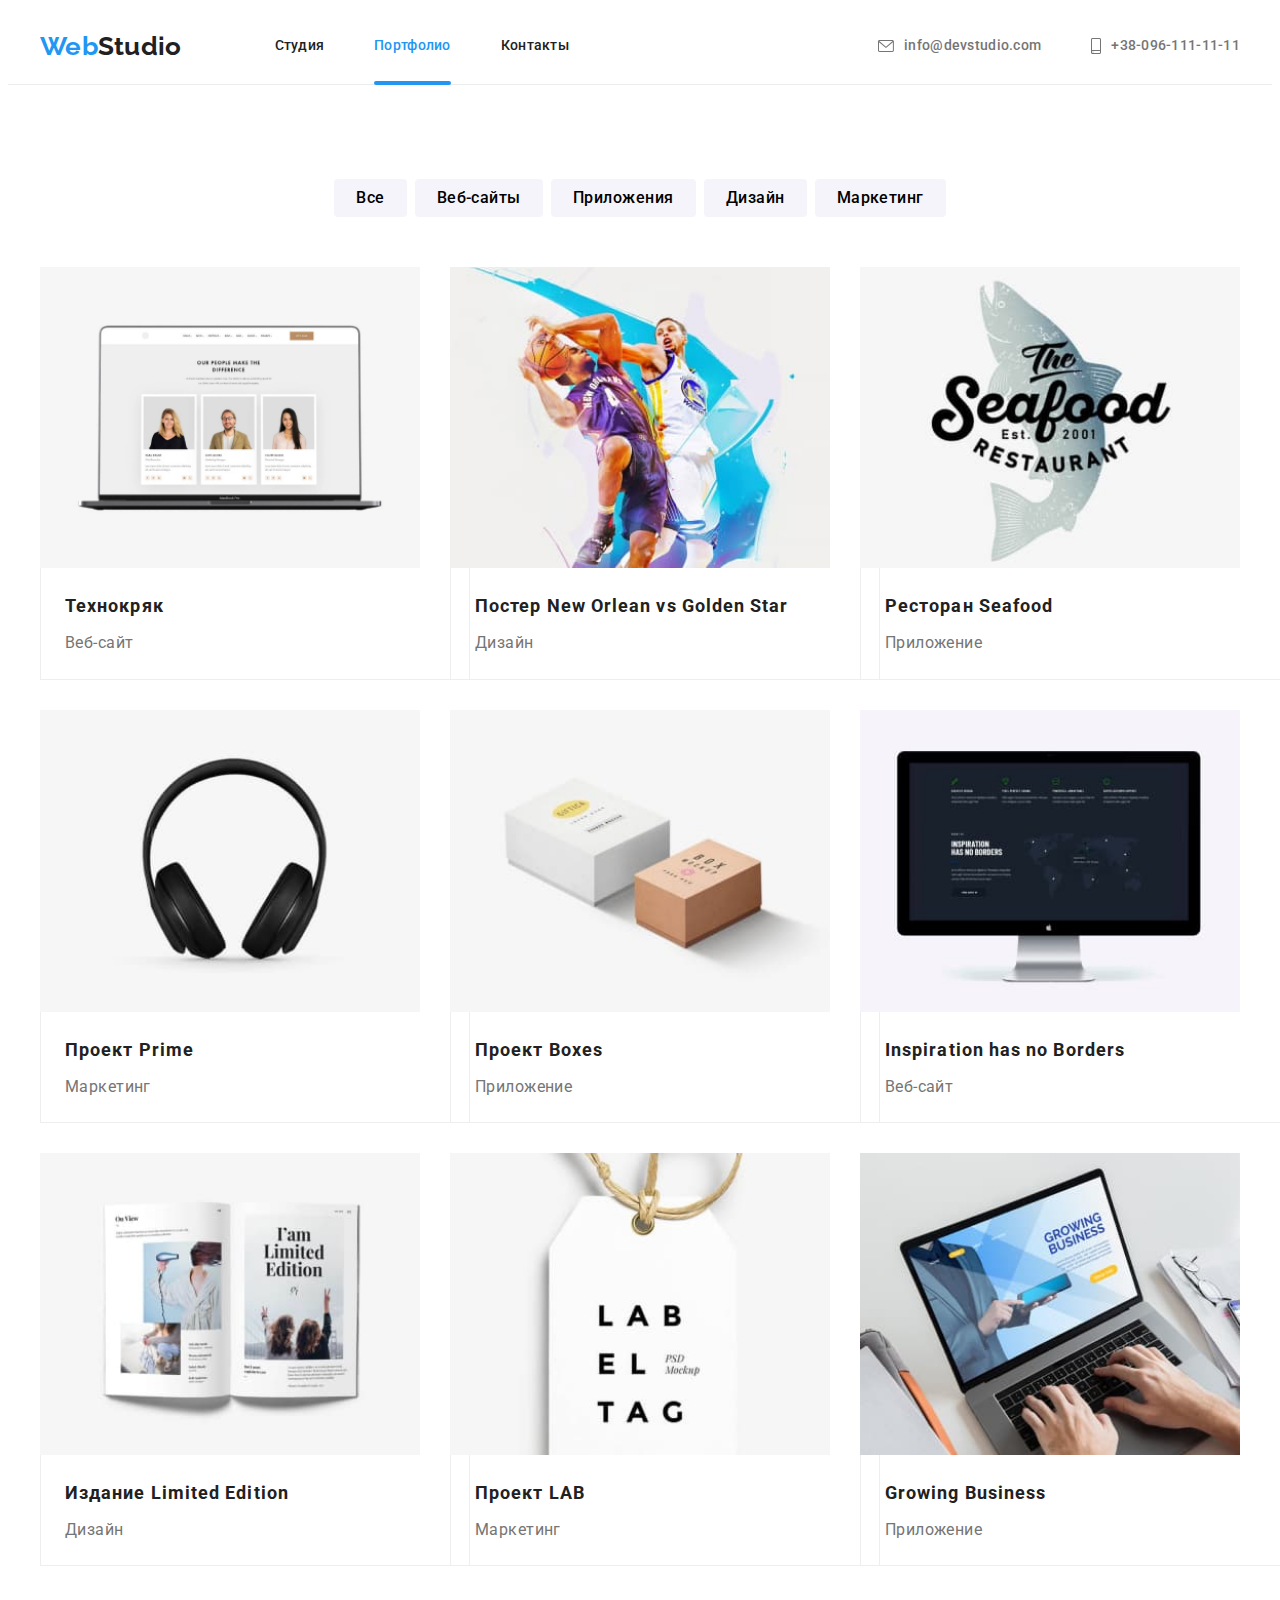
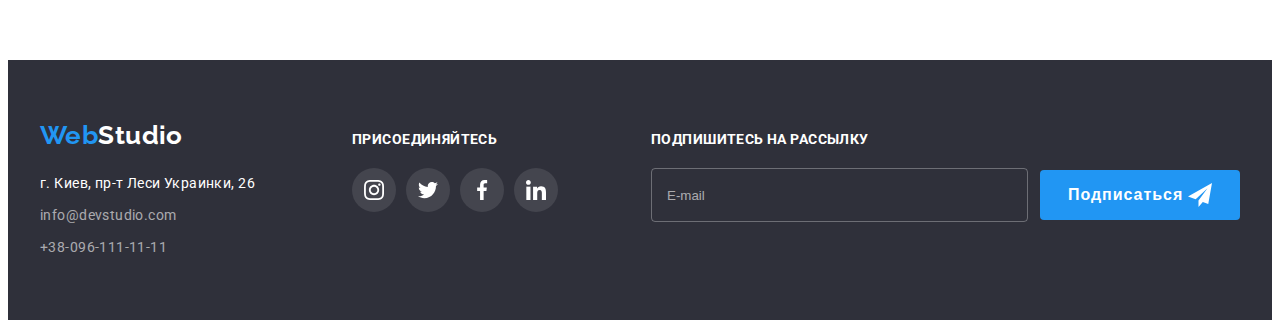
==== commit ba69cb7a: "Сделал  модальное окно и часть меню" ====
--- a/portfolio.html
+++ b/portfolio.html
@@ -88,15 +88,15 @@
                     src="./images/project-1.jpg"
                     class="portfolio-img"
                     alt="Технокряк, веб разаботка"
-                    width="370"
-                  />
-                  <p class="description">
-                    Ресурс предлагает комплексные предложения с разным уровнем функционала и
-                    сервисов. Все это позволит посетителю получить исчерпывающие сведения о компании
-                    или частном лице.
-                  </p>
-                </div>
-                <div class="border">
+                    width="100%"
+                  />
+                  <p class="description">
+                    Ресурс предлагает комплексные предложения с разным уровнем функционала и
+                    сервисов. Все это позволит посетителю получить исчерпывающие сведения о компании
+                    или частном лице.
+                  </p>
+                </div>
+                <div class="border border-tablet">
                   <h2 class="title">Технокряк</h2>
                   <p class="text">Веб-сайт</p>
                 </div>
@@ -109,7 +109,7 @@
                     src="./images/project-2.jpg"
                     class="portfolio-img"
                     alt="Постер,Нью Орлеан против ГолденСтар"
-                    width="370"
+                    width="100%"
                   />
                   <p class="description">
                     Ресурс предлагает комплексные предложения с разным уровнем функционала и
@@ -130,7 +130,7 @@
                     src="./images/project-3.jpg"
                     class="portfolio-img"
                     alt="Ресторан морской еды"
-                    width="370"
+                    width="100%"
                   />
                   <p class="description">
                     Ресурс предлагает комплексные предложения с разным уровнем функционала и
@@ -151,7 +151,7 @@
                     src="./images/project-4.jpg"
                     class="portfolio-img"
                     alt="Наушники"
-                    width="370"
+                    width="100%"
                   />
                   <p class="description">
                     Ресурс предлагает комплексные предложения с разным уровнем функционала и
@@ -172,7 +172,7 @@
                     src="./images/project-5.jpg"
                     class="portfolio-img"
                     alt="Макеты коробок"
-                    width="370"
+                    width="100%"
                   />
                   <p class="description">
                     Ресурс предлагает комплексные предложения с разным уровнем функционала и
@@ -193,7 +193,7 @@
                     src="./images/project-6.jpg"
                     class="portfolio-img"
                     alt="Разработка сайтов"
-                    width="370"
+                    width="100%"
                   />
                   <p class="description">
                     Ресурс предлагает комплексные предложения с разным уровнем функционала и
@@ -214,7 +214,7 @@
                     src="./images/project-7.jpg"
                     class="portfolio-img"
                     alt="Издание лимитед эдишн"
-                    width="370"
+                    width="100%"
                   />
                   <p class="description">
                     Ресурс предлагает комплексные предложения с разным уровнем функционала и
@@ -236,7 +236,7 @@
                     src="./images/project-8.jpg"
                     class="portfolio-img"
                     alt="Разработка лейбла "
-                    width="370"
+                    width="100%"
                   />
                   <p class="description">
                     Ресурс предлагает комплексные предложения с разным уровнем функционала и
@@ -257,7 +257,7 @@
                     src="./images/project-9.jpg"
                     class="portfolio-img"
                     alt="Приложение для бизнеса"
-                    width="370"
+                    width="100%"
                   />
                   <p class="description">
                     Ресурс предлагает комплексные предложения с разным уровнем функционала и
--- a/css/main.min.css
+++ b/css/main.min.css
@@ -1 +1 @@
-﻿:root{--primary-text-color: #757575;--title-text-color: #212121;--accent-color: #2196f3;--color-modal-button: #188ce8;--address-text-color: #ffffff;--hero-text-color: #ffffff;--footer-cont-text-color: rgba( 255, 255, 255, 0.6 );--footer-logo-span-color: #ffffff;--primary-bg-color: #ffffff;--secondary-bg-color: #f5f4fa;--hero-bg-color: #2f303a;--footer-bg-color: #2f303a;--header-line-color: #ececec;--btn-text-color: #ffffff;--btn-accent-color: #2196f3;--btn-primary-color: #f5f4fa;--color-border-portfolio: #eeeeee;--background-feature-icon: #f5f4fa;--color-social-client-icon: #afb1b8;--accent-color-icon: #ffffff;--transition-duration: 250ms;--transition-timing-function: cubic-bezier(0.4, 0, 0.2, 1)}p,h1,h2,h3,h4,h5,h6{margin:0}ul,ol{padding-left:0;margin:0}button{cursor:pointer}img{display:block}.list{list-style:none}.link,.street{text-decoration:none}.visually-hidden{position:absolute;width:1px;height:1px;margin:-1px;border:0;padding:0;white-space:nowrap;clip-path:inset(100%);clip:rect(0 0 0 0);overflow:hidden}.container{width:1200px;padding-left:15px;padding-right:15px;margin:0 auto}.section{padding:94px 0px}body{background-color:var(--primary-bg-color);color:var(--primary-text-color);font-family:"Roboto",Tahoma,sans-serif;font-size:14px;line-height:1.7;letter-spacing:.03em}.logo{color:var(--accent-color);font-family:"Raleway";font-weight:700;font-size:26px;line-height:1.19;text-decoration:none}.header__logo{margin-right:93px}.logo__text--black{color:var(--title-text-color)}.logo-footer{margin-left:0px;margin-bottom:20px}.footer .logo-span{color:var(--footer-logo-span-color)}.hero__btn{font-family:inherit;font-weight:700;font-size:16px;line-height:1.9;align-items:center;text-align:center;letter-spacing:.06em;background-color:var(--accent-color);color:var(--btn-text-color);min-width:200px;border-radius:4px;padding:10px 32px;border:0px}.button-list{display:flex;margin-bottom:50px}.btn-filter{font-family:inherit;font-weight:500;font-size:16px;line-height:1.6;text-align:center;letter-spacing:.03em;background-color:var(--btn-primary-color);padding:6px 22px;border-radius:4px;border:0px;transition-property:background-color,color,box-shadow;transition-duration:var(--transition-duration);transition-timing-function:var(--transition-timing-function)}.btn-filter:hover,.btn-filter:focus{background-color:var(--btn-accent-color);color:var(--btn-text-color);box-shadow:0px 3px 1px rgba(0,0,0,.1),0px 1px 2px rgba(0,0,0,.08),0px 2px 2px rgba(0,0,0,.12)}.button-item:not(:last-child){margin-right:8px}.button-item:last-child{margin-right:auto}.button-item:first-child{margin-left:auto}.project-overlay{position:relative;overflow:hidden}.description{position:absolute;left:0;bottom:0;width:100%;height:100%;transform:translateY(101%);transition-property:transform;transition-duration:var(--transition-duration);transition-timing-function:var(--transition-timing-function);font-size:18px;line-height:1.6;letter-spacing:.03em;color:var(--hero-text-color);padding:63px 24px;background:rgba(33,150,243,.9)}.team-social__list{display:flex}.team-social__link{display:flex;justify-content:center;align-items:center;width:44px;height:44px;border-radius:50%;fill:var(--color-social-client-icon);transition-property:background-color,fill;transition-duration:var(--transition-duration);transition-timing-function:var(--transition-timing-function)}.team-social__link:hover,.team-social__link:focus{background-color:var(--accent-color);fill:var(--accent-color-icon)}.team-social__item+.team-social__item{margin-left:10px}.footer-social{margin-right:93px}.social-title{font-weight:700;font-size:14px;line-height:1.14;letter-spacing:.03em;text-transform:uppercase;color:var(--hero-text-color);margin-bottom:20px;padding-top:9px}.footer-social-list{display:flex}.footer-social-link{width:44px;height:44px;border-radius:50%;background-color:rgba(255,255,255,.1);display:flex;justify-content:center;align-items:center;fill:var(--accent-color-icon);transition-property:background-color;transition-duration:var(--transition-duration);transition-timing-function:var(--transition-timing-function)}.footer-social-link:hover,.footer-social-link:focus{background-color:var(--accent-color)}.footer-social-item+.footer-social-item{margin-left:10px}.backdrop{position:fixed;top:0;width:100%;height:100%;background-color:rgba(0,0,0,.2);transition-property:opacity,visibility;transition-duration:1500ms}.modal{position:absolute;left:50%;top:50%;width:528px;height:581px;padding:40px;border-radius:4px;background-color:#fff;box-shadow:0px 1px 3px rgba(0,0,0,.12),0px 1px 1px rgba(0,0,0,.14),0px 2px 1px rgba(0,0,0,.2);transform:translate(-50%, -50%);transition-property:rotate(0deg) scale(1);transition-duration:1000ms}.modal-close-btn{position:absolute;right:8px;top:8px;width:30px;height:30px;border-radius:50%;background-color:rgba(0,0,0,0);border:1px solid rgba(0,0,0,.1);outline:none;transition-property:fill;transition-duration:var(--transition-duration);transition-timing-function:var(--transition-timing-function)}.modal-close-btn:hover,.modal-close-btn:focus{fill:var(--accent-color)}.modal-close-icon{position:absolute;left:50%;top:50%;transform:translate(-50%, -50%)}.is-hidden{opacity:0;pointer-events:none;visibility:hidden}.backdrop.is-hidden .modal{transform:rotateY(-180deg) scale(0.1);transition-duration:1000ms}.modal-title{font-weight:700;font-size:20px;line-height:1.15;text-align:center;letter-spacing:.03em;margin-bottom:12px;color:var(--title-text-color)}.modal-filed{font-size:12px;line-height:1.17;letter-spacing:.01em;margin-bottom:10px}.modal-input{width:100%;height:40px;padding-left:42px;margin-top:4px;border:1px solid rgba(33,33,33,.2);border-radius:4px;outline:none;cursor:pointer;transition-property:border-color,fill;transition-duration:var(--transition-duration);transition-timing-function:var(--transition-timing-function)}.modal-input:focus{border-color:var(--accent-color)}.modal-input:focus+.input-icon{fill:var(--accent-color)}.modal-input-wrap{position:relative}.input-icon{position:absolute;left:12px;top:50%;transform:translateY(-50%)}.modal-text-filed{font-size:12px;line-height:1.17;letter-spacing:.01em;margin-bottom:20px}.modal-text{width:100%;height:120px;padding:12px 16px;margin-top:4px;border:1px solid rgba(33,33,33,.2);border-radius:4px;resize:none;outline:none;cursor:pointer;transition-property:border-color;transition-duration:var(--transition-duration);transition-timing-function:var(--transition-timing-function)}.modal-text::placeholder{color:rgba(117,117,117,.5)}.modal-text:focus{border-color:var(--accent-color)}.modal-check-filed{margin-bottom:30px}.check-text{display:flex;font-size:14px;line-height:1.7;letter-spacing:.03em;color:var(--primary-text-color);align-items:center;justify-content:center}.check-text::before{content:"";width:16px;height:15px;border:2px solid var(--title-text-color);border-radius:3px;margin-right:9px;transition-property:background-color,background-image;transition-duration:var(--transition-duration);transition-timing-function:var(--transition-timing-function)}.input-check:checked+.check-text::before{background-image:url(../images/check.svg);background-repeat:no-repeat;background-position:center;background-color:var(--accent-color);border:none}.link-policy{color:var(--accent-color);outline:none;border-radius:4px;border:1px solid rgba(0,0,0,0);transition-property:border-color;transition-duration:var(--transition-duration);transition-timing-function:var(--transition-timing-function)}.link-policy:focus{border-color:var(--accent-color)}.button-send{display:block;width:200px;height:50px;padding:10px 0px;margin-left:auto;margin-right:auto;border-radius:4px;border:none;outline:none;background-color:var(--color-modal-button);font-weight:700;font-size:16px;line-height:1.9;text-align:center;letter-spacing:.06em;color:var(--btn-text-color);transition-property:background-color,box-shadow;transition-duration:var(--transition-duration);transition-timing-function:var(--transition-timing-function)}.button-send:hover,.button-send:focus{background-color:var(--btn-accent-color);box-shadow:0px 4px 4px rgba(0,0,0,.15)}.header{font-weight:500;font-size:14px;line-height:1.14;letter-spacing:.02em;width:100%;border-bottom:1px solid var(--header-line-color)}.header .container{display:flex;align-items:center}.site-nav{display:flex}.site-nav__item:not(:last-child){margin-right:50px}.site-nav__link{color:var(--title-text-color);padding:30px 0px;display:block;transition-property:color;transition-duration:var(--transition-duration);transition-timing-function:var(--transition-timing-function)}.site-nav__link:hover,.site-nav__link:focus{color:var(--accent-color)}.site-nav__link--current{color:var(--accent-color)}.site-nav__link--current{position:relative}.site-nav__link--current::after{content:"";position:absolute;left:0px;bottom:-1px;width:100%;height:4px;border-radius:2px;background-color:var(--accent-color)}.contact-nav{display:flex;margin-left:auto}.contact-nav__item+.contact-nav__item{margin-left:50px}.contact-nav__icon{fill:var(--primary-text-color);margin-right:10px;transition-property:fill;transition-duration:var(--transition-duration);transition-timing-function:var(--transition-timing-function)}.contact-nav__link{display:flex;align-items:center;color:var(--primary-text-color);transition-property:fill,color;transition-duration:var(--transition-duration);transition-timing-function:var(--transition-timing-function)}.contact-nav__link:hover,.contact-nav__link:focus{color:var(--accent-color)}.contact-nav__link:hover .contact-nav__icon,.contact-nav__link:focus .contact-nav__icon{fill:currentColor}.hero{text-align:center;max-width:1600px;background-color:var(--hero-bg-color);padding-top:200px;padding-bottom:200px;margin-left:auto;margin-right:auto;background-image:linear-gradient(rgba(47, 48, 58, 0.4), rgba(47, 48, 58, 0.4)),url(../images/hero-bg.jpg);background-size:cover;background-position:center;background-repeat:no-repeat}.hero__title{font-weight:900;font-size:44px;line-height:1.36;text-align:center;letter-spacing:.06em;text-transform:uppercase;color:var(--hero-text-color);width:696px;margin-bottom:30px;margin-left:auto;margin-right:auto}.feature__title{color:var(--title-text-color);font-weight:700;font-size:14px;line-height:1.14;letter-spacing:.03em;text-transform:uppercase;margin-bottom:10px}.feature__list{display:flex}.feature__item:not(:last-child){margin-right:30px}.feature__icon{display:flex;width:270px;height:120px;background-color:var(--background-feature-icon);border-radius:4px;margin-bottom:30px;justify-content:center;align-items:center}.examples{padding-top:0px}.examples__title{color:var(--title-text-color);font-weight:700;font-size:36px;line-height:1.17;text-align:center;margin-bottom:50px}.examples__list{display:flex}.examples__item{position:relative}.examples__item:not(:last-child){margin-right:30px}.examples__text{position:absolute;width:370px;height:70px;left:0;bottom:0;font-weight:700;font-size:14px;line-height:1.17;text-align:center;letter-spacing:.03em;text-transform:uppercase;padding:27px 0px;color:var(--hero-text-color);background:rgba(47,48,58,.8)}.examples__text{position:absolute;width:370px;height:70px;left:0;bottom:0;font-weight:700;font-size:14px;line-height:1.17;text-align:center;letter-spacing:.03em;text-transform:uppercase;padding:27px 0px;color:var(--hero-text-color);background:rgba(47,48,58,.8)}.team{background-color:var(--secondary-bg-color)}.team__title{color:var(--title-text-color);font-weight:700;font-size:36px;line-height:1.17;text-align:center;margin-bottom:50px}.team__initials{color:var(--title-text-color);font-weight:500;font-size:16px;line-height:1.19;margin-bottom:10px}.team__text{font-size:16px;line-height:1.19;margin-bottom:16px}.team__list{display:flex;margin-left:-30px}.team__board{text-align:center;padding:30px}.team__card{background:#fff;margin-left:30px;box-shadow:0px 1px 3px rgba(0,0,0,.12),0px 1px 1px rgba(0,0,0,.14),0px 2px 1px rgba(0,0,0,.2);border-radius:0px 0px 4px 4px}.сlients-list{display:flex}.сlients-title{font-weight:700;font-size:36px;line-height:1.17;text-align:center;letter-spacing:.03em;color:var(--title-text-color);margin-bottom:50px}.сlients-link{display:flex;width:170px;height:92px;border:1px solid var(--color-social-client-icon);border-radius:4px;justify-content:center;align-items:center;fill:var(--color-social-client-icon);transition-property:border-color,fill;transition-duration:var(--transition-duration);transition-timing-function:var(--transition-timing-function)}.сlients-link:hover,.сlients-link:focus{border-color:var(--accent-color);fill:var(--accent-color)}.сlients-icon{color:var(--color-social-client-icon)}.сlients-item+.сlients-item{margin-left:30px}.container-address{margin-right:70px}.footer{background-color:var(--footer-bg-color);font-size:14px;line-height:1.7;padding:60px 0px}.footer .container{display:flex}.address-street{margin-bottom:9px}.mail{margin-bottom:9px}.address-list{font-style:normal}.address-list .street{color:var(--address-text-color)}.address-list .link{color:var(--footer-cont-text-color)}.address-list .link{transition-property:color;transition-duration:var(--transition-duration);transition-timing-function:var(--transition-timing-function)}.address-list .link:hover,.address-list .link:focus{color:var(--accent-color)}.subscribe{width:100%}.subscribe-item{font-weight:700;font-size:14px;line-height:1.14;letter-spacing:.03em;text-transform:uppercase;color:var(--hero-text-color);padding-top:10px;margin-bottom:20px}.subscribe-form{display:inline-flex;align-items:center;justify-content:center}.subscribe-input{width:358px;height:50px;padding-left:15px;color:var(--hero-text-color);outline:none;background-color:rgba(0,0,0,0);border:1px solid rgba(255,255,255,.3);border-radius:4px;cursor:pointer;transition-property:border-color,color;transition-duration:var(--transition-duration);transition-timing-function:var(--transition-timing-function)}.subscribe-input::placeholder{color:rgba(255,255,255,.6);transition-property:color;transition-duration:var(--transition-duration);transition-timing-function:var(--transition-timing-function)}.subscribe-input:focus,.subscribe-input:focus::placeholder{border-color:var(--accent-color);color:var(--accent-color)}.subscribe-send{position:relative;display:flex;width:200px;height:50px;padding:10px 28px;margin-left:12px;background-color:var(--btn-accent-color);border:none;border-radius:4px;font-weight:700;font-size:16px;line-height:1.9;letter-spacing:.06em;color:var(--btn-text-color)}.subscribe-icon{position:absolute;right:28px;top:13px;margin-left:10px}.border{padding:20px 24px;border-right:1px solid var(--color-border-portfolio);border-left:1px solid var(--color-border-portfolio);border-bottom:1px solid var(--color-border-portfolio);width:370px}.project{display:flex;flex-wrap:wrap;margin-left:-30px;margin-top:-30px}.project-item{flex-basis:calc(33.3333333333% - 30px);margin-left:30px;margin-top:30px;transition-property:box-shadow;transition-duration:var(--transition-duration);transition-timing-function:var(--transition-timing-function)}.project-item:hover{box-shadow:0px 4px 4px rgba(0,0,0,.25)}.project-item:hover .description{transform:translateY(0)}.project .title{font-weight:700;font-size:18px;line-height:2;letter-spacing:.06em;color:var(--title-text-color);margin-bottom:4px}.project .text{font-size:16px;line-height:1.9;color:var(--primary-text-color)}/*# sourceMappingURL=main.min.css.map */+﻿:root{--primary-text-color: #757575;--title-text-color: #212121;--accent-color: #2196f3;--color-modal-button: #188ce8;--address-text-color: #ffffff;--hero-text-color: #ffffff;--footer-cont-text-color: rgba( 255, 255, 255, 0.6 );--footer-logo-span-color: #ffffff;--primary-bg-color: #ffffff;--secondary-bg-color: #f5f4fa;--hero-bg-color: #2f303a;--footer-bg-color: #2f303a;--header-line-color: #ececec;--btn-text-color: #ffffff;--btn-accent-color: #2196f3;--btn-primary-color: #f5f4fa;--color-border-portfolio: #eeeeee;--background-feature-icon: #f5f4fa;--color-social-client-icon: #afb1b8;--accent-color-icon: #ffffff;--transition-duration: 250ms;--transition-timing-function: cubic-bezier(0.4, 0, 0.2, 1)}p,h1,h2,h3,h4,h5,h6{margin:0}ul,ol{padding-left:0;margin:0}button{cursor:pointer}img{display:block}.list{list-style:none}.link,.street{text-decoration:none}.visually-hidden{position:absolute;width:1px;height:1px;margin:-1px;border:0;padding:0;white-space:nowrap;clip-path:inset(100%);clip:rect(0 0 0 0);overflow:hidden}.container{padding-left:15px;padding-right:15px;margin:0 auto}@media screen and (min-width: 480px){.container{width:480px}}@media screen and (min-width: 768px){.container{width:768px}}@media screen and (min-width: 1200px){.container{width:1200px}}.section{padding:60px 0}@media screen and (min-width: 1200px){.section{padding:94px 0px}}body{background-color:var(--primary-bg-color);color:var(--primary-text-color);font-family:"Roboto",Tahoma,sans-serif;font-size:14px;line-height:1.7;letter-spacing:.03em}.logo{color:var(--accent-color);font-family:"Raleway";font-weight:700;font-size:26px;line-height:1.19;text-decoration:none}.header__logo{margin-right:93px}.logo__text--black{color:var(--title-text-color)}.logo-footer{margin-left:0px;margin-bottom:20px}.footer .logo-span{color:var(--footer-logo-span-color)}.hero__btn{font-family:inherit;font-weight:700;font-size:16px;line-height:1.9;align-items:center;text-align:center;letter-spacing:.06em;background-color:var(--accent-color);color:var(--btn-text-color);min-width:200px;border-radius:4px;padding:10px 32px;border:0px}.button-list{display:flex}@media screen and (max-width: 400px){.button-list{display:block;text-align:center}}@media screen and (max-width: 767.9px){.button-list{flex-wrap:wrap;margin-bottom:25px}}@media screen and (min-width: 768px){.button-list{margin-bottom:30px;justify-content:center}}@media screen and (min-width: 1200px){.button-list{margin-bottom:50px}}.btn-filter{font-family:inherit;font-weight:500;font-size:16px;line-height:1.6;text-align:center;letter-spacing:.03em;background-color:var(--btn-primary-color);padding:6px 22px;border-radius:4px;border:0px;transition-property:background-color,color,box-shadow;transition-duration:var(--transition-duration);transition-timing-function:var(--transition-timing-function)}.btn-filter:hover,.btn-filter:focus{background-color:var(--btn-accent-color);color:var(--btn-text-color);box-shadow:0px 3px 1px rgba(0,0,0,.1),0px 1px 2px rgba(0,0,0,.08),0px 2px 2px rgba(0,0,0,.12)}@media screen and (max-width: 767.9px){.button-item{margin-bottom:15px}}.button-item:not(:last-child){margin-right:8px}.project-overlay{position:relative;overflow:hidden}.description{position:absolute;left:0;bottom:0;width:100%;height:100%;transform:translateY(101%);transition-property:transform;transition-duration:var(--transition-duration);transition-timing-function:var(--transition-timing-function);font-size:18px;line-height:1.6;letter-spacing:.03em;color:var(--hero-text-color);padding:63px 24px;background:rgba(33,150,243,.9)}.team-social__list{display:flex;justify-content:center}.team-social__link{display:flex;justify-content:center;align-items:center;width:44px;height:44px;border-radius:50%;fill:var(--color-social-client-icon);transition-property:background-color,fill;transition-duration:var(--transition-duration);transition-timing-function:var(--transition-timing-function)}.team-social__link:hover,.team-social__link:focus{background-color:var(--accent-color);fill:var(--accent-color-icon)}.team-social__item+.team-social__item{margin-left:10px}.social-title{font-weight:700;font-size:14px;line-height:1.14;letter-spacing:.03em;text-transform:uppercase;color:var(--hero-text-color);margin-bottom:20px}@media screen and (max-width: 1199.9px){.social-title{text-align:center}}@media screen and (max-width: 1199.9px){.footer-social{margin-bottom:60px}}@media screen and (min-width: 1200px){.footer-social{margin-right:93px}}.footer-social-list{display:flex;justify-content:center}.footer-social-link{width:44px;height:44px;border-radius:50%;background-color:rgba(255,255,255,.1);display:flex;justify-content:center;align-items:center;fill:var(--accent-color-icon);transition-property:background-color;transition-duration:var(--transition-duration);transition-timing-function:var(--transition-timing-function)}.footer-social-link:hover,.footer-social-link:focus{background-color:var(--accent-color)}.footer-social-item+.footer-social-item{margin-left:10px}.backdrop{position:fixed;top:0;width:100%;height:100%;background-color:rgba(0,0,0,.2);transition-property:opacity,visibility;transition-duration:1500ms}.modal{position:absolute;left:50%;top:50%;width:100%;padding:40px;border-radius:4px;background-color:#fff;box-shadow:0px 1px 3px rgba(0,0,0,.12),0px 1px 1px rgba(0,0,0,.14),0px 2px 1px rgba(0,0,0,.2);transform:translate(-50%, -50%);transition-property:rotate(0deg) scale(1);transition-duration:1000ms}@media screen and (min-width: 480px){.modal{width:450px;height:609px}}@media screen and (min-width: 480px)and (min-width: 1200px){.modal{width:528px;height:581px}}.modal-close-btn{position:absolute;right:8px;top:8px;width:30px;height:30px;border-radius:50%;background-color:rgba(0,0,0,0);border:1px solid rgba(0,0,0,.1);outline:none;transition-property:fill;transition-duration:var(--transition-duration);transition-timing-function:var(--transition-timing-function)}.modal-close-btn:hover,.modal-close-btn:focus{fill:var(--accent-color)}.modal-close-icon{position:absolute;left:50%;top:50%;transform:translate(-50%, -50%)}.is-hidden{opacity:0;pointer-events:none;visibility:hidden}.backdrop.is-hidden .modal{transform:rotateY(-180deg) scale(0.1);transition-duration:1000ms}.modal-title{font-weight:700;font-size:20px;line-height:1.5;text-align:center;letter-spacing:.03em;margin-bottom:12px;color:var(--title-text-color)}@media screen and (min-width: 1200px){.modal-title{font-size:20px;line-height:1.15}}.modal-filed{font-size:12px;line-height:1.17;letter-spacing:.01em;margin-bottom:10px}.modal-input{width:100%;height:40px;padding-left:42px;margin-top:4px;border:1px solid rgba(33,33,33,.2);border-radius:4px;outline:none;cursor:pointer;transition-property:border-color,fill;transition-duration:var(--transition-duration);transition-timing-function:var(--transition-timing-function)}.modal-input:focus{border-color:var(--accent-color)}.modal-input:focus+.input-icon{fill:var(--accent-color)}.modal-input-wrap{position:relative}.input-icon{position:absolute;left:12px;top:50%;transform:translateY(-50%)}.modal-text-filed{font-size:12px;line-height:1.17;letter-spacing:.01em;margin-bottom:20px}.modal-text{width:100%;height:120px;padding:12px 16px;margin-top:4px;border:1px solid rgba(33,33,33,.2);border-radius:4px;resize:none;outline:none;cursor:pointer;transition-property:border-color;transition-duration:var(--transition-duration);transition-timing-function:var(--transition-timing-function)}.modal-text::placeholder{color:rgba(117,117,117,.5)}.modal-text:focus{border-color:var(--accent-color)}.modal-check-filed{margin-bottom:30px}.check-text{display:flex;font-size:12px;line-height:1.17;letter-spacing:.03em;color:var(--primary-text-color);align-items:center;justify-content:center}@media screen and (max-width: 479.9px){.check-text{flex-wrap:wrap}}@media screen and (min-width: 1200px){.check-text{font-size:14px;line-height:1.7}}.check-text::before{content:"";width:16px;height:15px;border:2px solid var(--title-text-color);border-radius:3px;margin-right:9px;transition-property:background-color,background-image;transition-duration:var(--transition-duration);transition-timing-function:var(--transition-timing-function)}.input-check:checked+.check-text::before{background-image:url(../images/check.svg);background-repeat:no-repeat;background-position:center;background-color:var(--accent-color);border:none}.link-policy{color:var(--accent-color);outline:none;border-radius:4px;border:1px solid rgba(0,0,0,0);transition-property:border-color;transition-duration:var(--transition-duration);transition-timing-function:var(--transition-timing-function)}.link-policy:focus{border-color:var(--accent-color)}.button-send{display:block;width:200px;height:50px;padding:10px 0px;margin-left:auto;margin-right:auto;border-radius:4px;border:none;outline:none;background-color:var(--color-modal-button);font-weight:700;font-size:16px;line-height:1.9;text-align:center;letter-spacing:.06em;color:var(--btn-text-color);transition-property:background-color,box-shadow;transition-duration:var(--transition-duration);transition-timing-function:var(--transition-timing-function)}.button-send:hover,.button-send:focus{background-color:var(--btn-accent-color);box-shadow:0px 4px 4px rgba(0,0,0,.15)}.header{font-weight:500;font-size:14px;line-height:1.14;letter-spacing:.02em;width:100%;border-bottom:1px solid var(--header-line-color)}.header .container{display:flex;align-items:center}.site-nav{display:flex}@media screen and (max-width: 767.9px){.site-nav{display:none}}.site-nav__item:not(:last-child){margin-right:50px}.site-nav__link{color:var(--title-text-color);padding:30px 0px;display:block;transition-property:color;transition-duration:var(--transition-duration);transition-timing-function:var(--transition-timing-function)}.site-nav__link:hover,.site-nav__link:focus{color:var(--accent-color)}.site-nav__link--current{color:var(--accent-color)}.site-nav__link--current{position:relative}.site-nav__link--current::after{content:"";position:absolute;left:0px;bottom:-1px;width:100%;height:4px;border-radius:2px;background-color:var(--accent-color)}.contact-nav{display:flex;margin-left:auto}@media screen and (max-width: 767.9px){.contact-nav{display:none}}@media screen and (min-width: 768px)and (max-width: 1199.9px){.contact-nav{display:block}.contact-nav__item+.contact-nav__item{margin-top:10px}}@media screen and (min-width: 1200px){.contact-nav__item+.contact-nav__item{margin-left:50px}}.contact-nav__icon{fill:var(--primary-text-color);margin-right:10px;transition-property:fill;transition-duration:var(--transition-duration);transition-timing-function:var(--transition-timing-function)}.contact-nav__link{display:flex;align-items:center;color:var(--primary-text-color);transition-property:fill,color;transition-duration:var(--transition-duration);transition-timing-function:var(--transition-timing-function)}.contact-nav__link:hover,.contact-nav__link:focus{color:var(--accent-color)}.contact-nav__link:hover .contact-nav__icon,.contact-nav__link:focus .contact-nav__icon{fill:currentColor}.hero{text-align:center;max-width:1600px;background-color:var(--hero-bg-color);padding-top:200px;padding-bottom:200px;margin-left:auto;margin-right:auto;background-image:linear-gradient(rgba(47, 48, 58, 0.4), rgba(47, 48, 58, 0.4)),url(../images/hero-bg.jpg);background-size:cover;background-position:center;background-repeat:no-repeat}.hero__title{font-weight:900;font-size:26px;line-height:1.6;text-align:center;letter-spacing:.06em;text-transform:uppercase;color:var(--hero-text-color);width:100%;margin-bottom:30px;margin-left:auto;margin-right:auto}@media screen and (min-width: 1200px){.hero__title{font-size:44px;line-height:1.36}}.feature__list{display:block}@media screen and (min-width: 768px){.feature__list{display:flex;flex-wrap:wrap;margin-right:-30px;margin-top:-30px}}@media screen and (min-width: 1200px){.feature__list{flex-wrap:nowrap;margin-right:0px}}.feature__item{display:block}@media screen and (max-width: 767.9px){.feature__item:not(:last-child){margin-bottom:30px}}@media screen and (min-width: 768px)and (max-width: 1199.9px){.feature__item{flex-basis:calc(50% - 30px);margin-right:30px;margin-top:30px}}@media screen and (min-width: 1200px){.feature__item:not(:last-child){margin-right:30px}}.feature__title{color:var(--title-text-color);font-weight:700;font-size:14px;line-height:1.14;letter-spacing:.03em;text-align:center;text-transform:uppercase;margin-bottom:10px}@media screen and (min-width: 768px){.feature__title{text-align:left}}.feature__icon{display:flex;width:100%;height:120px;background-color:var(--background-feature-icon);border-radius:4px;margin-bottom:30px;justify-content:center;align-items:center}.examples{padding-top:0px}@media screen and (max-width: 1199.9px){.examples{display:none}}.examples__title{color:var(--title-text-color);font-weight:700;font-size:36px;line-height:1.17;text-align:center;margin-bottom:50px}.examples__list{display:flex}.examples__item{position:relative}.examples__item:not(:last-child){margin-right:30px}.examples__text{position:absolute;width:370px;height:70px;left:0;bottom:0;font-weight:700;font-size:14px;line-height:1.17;text-align:center;letter-spacing:.03em;text-transform:uppercase;padding:27px 0px;color:var(--hero-text-color);background:rgba(47,48,58,.8)}.examples__text{position:absolute;width:370px;height:70px;left:0;bottom:0;font-weight:700;font-size:14px;line-height:1.17;text-align:center;letter-spacing:.03em;text-transform:uppercase;padding:27px 0px;color:var(--hero-text-color);background:rgba(47,48,58,.8)}.team{background-color:var(--secondary-bg-color)}.team__title{color:var(--title-text-color);font-weight:700;font-size:36px;line-height:1.17;text-align:center;margin-bottom:30px}@media screen and (min-width: 1200px){.team__title{margin-bottom:50px}}.team__initials{color:var(--title-text-color);font-weight:500;font-size:16px;line-height:1.19;margin-bottom:10px}.team__text{font-size:16px;line-height:1.19;margin-bottom:16px}@media screen and (min-width: 768px){.team__list{display:flex;flex-wrap:wrap;margin-left:-30px;margin-top:-30px}}.team__board{text-align:center;padding-top:30px;padding-bottom:24px}@media screen and (min-width: 1200px){.team__board{padding:30px}}.team__card{margin-top:30px;background:#fff;box-shadow:0px 1px 3px rgba(0,0,0,.12),0px 1px 1px rgba(0,0,0,.14),0px 2px 1px rgba(0,0,0,.2);border-radius:0px 0px 4px 4px}@media screen and (min-width: 768px){.team__card{flex-basis:calc(50% - 30px);margin-left:30px;margin-top:30px}}@media screen and (min-width: 1200px){.team__card{flex-basis:calc(25% - 30px);margin-left:30px;margin-top:30px}}.сlients-title{font-weight:700;font-size:36px;line-height:1.17;text-align:center;letter-spacing:.03em;color:var(--title-text-color);margin-bottom:30px}.сlients-list{display:flex}@media screen and (max-width: 1199.9px){.сlients-list{flex-wrap:wrap;margin-right:-30px;margin-top:-30px}}@media screen and (max-width: 768px){.сlients-item{flex-basis:calc(50% - 30px);margin-right:30px;margin-top:30px}}@media screen and (min-width: 768px)and (max-width: 1199.9px){.сlients-item{flex-basis:calc(33.3333333333% - 30px);margin-right:30px;margin-top:30px}}@media screen and (min-width: 1199.9px){.сlients-item{width:100%}.сlients-item+.сlients-item{margin-left:30px}}.сlients-link{display:flex;width:100%;height:92px;border:1px solid var(--color-social-client-icon);border-radius:4px;justify-content:center;align-items:center;fill:var(--color-social-client-icon);transition-property:border-color,fill;transition-duration:var(--transition-duration);transition-timing-function:var(--transition-timing-function)}.сlients-link:hover,.сlients-link:focus{border-color:var(--accent-color);fill:var(--accent-color)}.сlients-icon{color:var(--color-social-client-icon)}.footer{background-color:var(--footer-bg-color);font-size:14px;line-height:1.7;padding:60px 0px}@media screen and (max-width: 1199.9px){.footer{text-align:center}}@media screen and (min-width: 768px)and (max-width: 1199.9px){.footer .container{display:flex;flex-wrap:wrap;justify-content:space-around}}@media screen and (min-width: 1200px){.footer .container{display:flex;align-items:baseline}}.address-street{margin-bottom:8px}.mail{margin-bottom:8px}@media screen and (max-width: 1199.9px){.container-address{margin-bottom:60px}}@media screen and (min-width: 1200px){.container-address{flex-grow:1;margin-right:70px}}.address-list{font-style:normal}.address-list .street{color:var(--address-text-color)}.address-list .link{color:var(--footer-cont-text-color);transition-property:color;transition-duration:var(--transition-duration);transition-timing-function:var(--transition-timing-function)}.address-list .link:hover,.address-list .link:focus{color:var(--accent-color)}.subscribe{display:block}.subscribe-item{font-weight:700;font-size:14px;line-height:1.14;letter-spacing:.03em;text-transform:uppercase;color:var(--hero-text-color);margin-bottom:20px}@media screen and (max-width: 1199.9px){.subscribe-item-item{text-align:center}}.subscribe-input{width:100%;height:50px;padding-left:15px;color:var(--hero-text-color);outline:none;background-color:rgba(0,0,0,0);border:1px solid rgba(255,255,255,.3);border-radius:4px;cursor:pointer;transition-property:border-color,color;transition-duration:var(--transition-duration);transition-timing-function:var(--transition-timing-function)}@media screen and (max-width: 1199.9px){.subscribe-input{margin-bottom:20px}}@media screen and (min-width: 768px)and (max-width: 1199.9px){.subscribe-input{width:450px}}@media screen and (min-width: 1200px){.subscribe-input{width:358px}}.subscribe-input::placeholder{color:rgba(255,255,255,.6);transition-property:color;transition-duration:var(--transition-duration);transition-timing-function:var(--transition-timing-function)}.subscribe-input:focus,.subscribe-input:focus::placeholder{border-color:var(--accent-color);color:var(--accent-color)}.subscribe-send{position:relative;display:flex;width:200px;height:50px;padding:10px 28px;margin:auto;background-color:var(--btn-accent-color);border:none;border-radius:4px;font-weight:700;font-size:16px;line-height:1.9;letter-spacing:.06em;color:var(--btn-text-color)}@media screen and (min-width: 1200px){.subscribe-send{margin-left:12px}}.subscribe-icon{position:absolute;right:28px;top:13px;margin-left:10px}@media screen and (min-width: 1200px){.subscribe-form{display:inline-flex;align-items:center;justify-content:center}}.border{padding:20px 24px;border-right:1px solid var(--color-border-portfolio);border-left:1px solid var(--color-border-portfolio);border-bottom:1px solid var(--color-border-portfolio);width:100%}@media screen and (min-width: 768px)and (max-width: 1199.9px){.border-tablet{padding-bottom:56px}}.project{display:block}@media screen and (min-width: 768px){.project{display:flex;flex-wrap:wrap;margin-left:-30px;margin-top:-30px}}.project-item{transition-property:box-shadow;transition-duration:var(--transition-duration);transition-timing-function:var(--transition-timing-function)}@media screen and (min-width: 768px){.project-item{flex-basis:calc(50% - 30px);margin-left:30px;margin-top:30px}}@media screen and (min-width: 1200px){.project-item{flex-basis:calc(33.3333333333% - 30px)}}@media screen and (max-width: 767.9px){.project-item:not(:last-child){margin-bottom:30px}}.project-item:hover{box-shadow:0px 4px 4px rgba(0,0,0,.25)}.project-item:hover .description{transform:translateY(0)}.project .title{font-weight:700;font-size:18px;line-height:2;letter-spacing:.06em;color:var(--title-text-color);margin-bottom:4px}.project .text{font-size:16px;line-height:1.9;color:var(--primary-text-color)}/*# sourceMappingURL=main.min.css.map */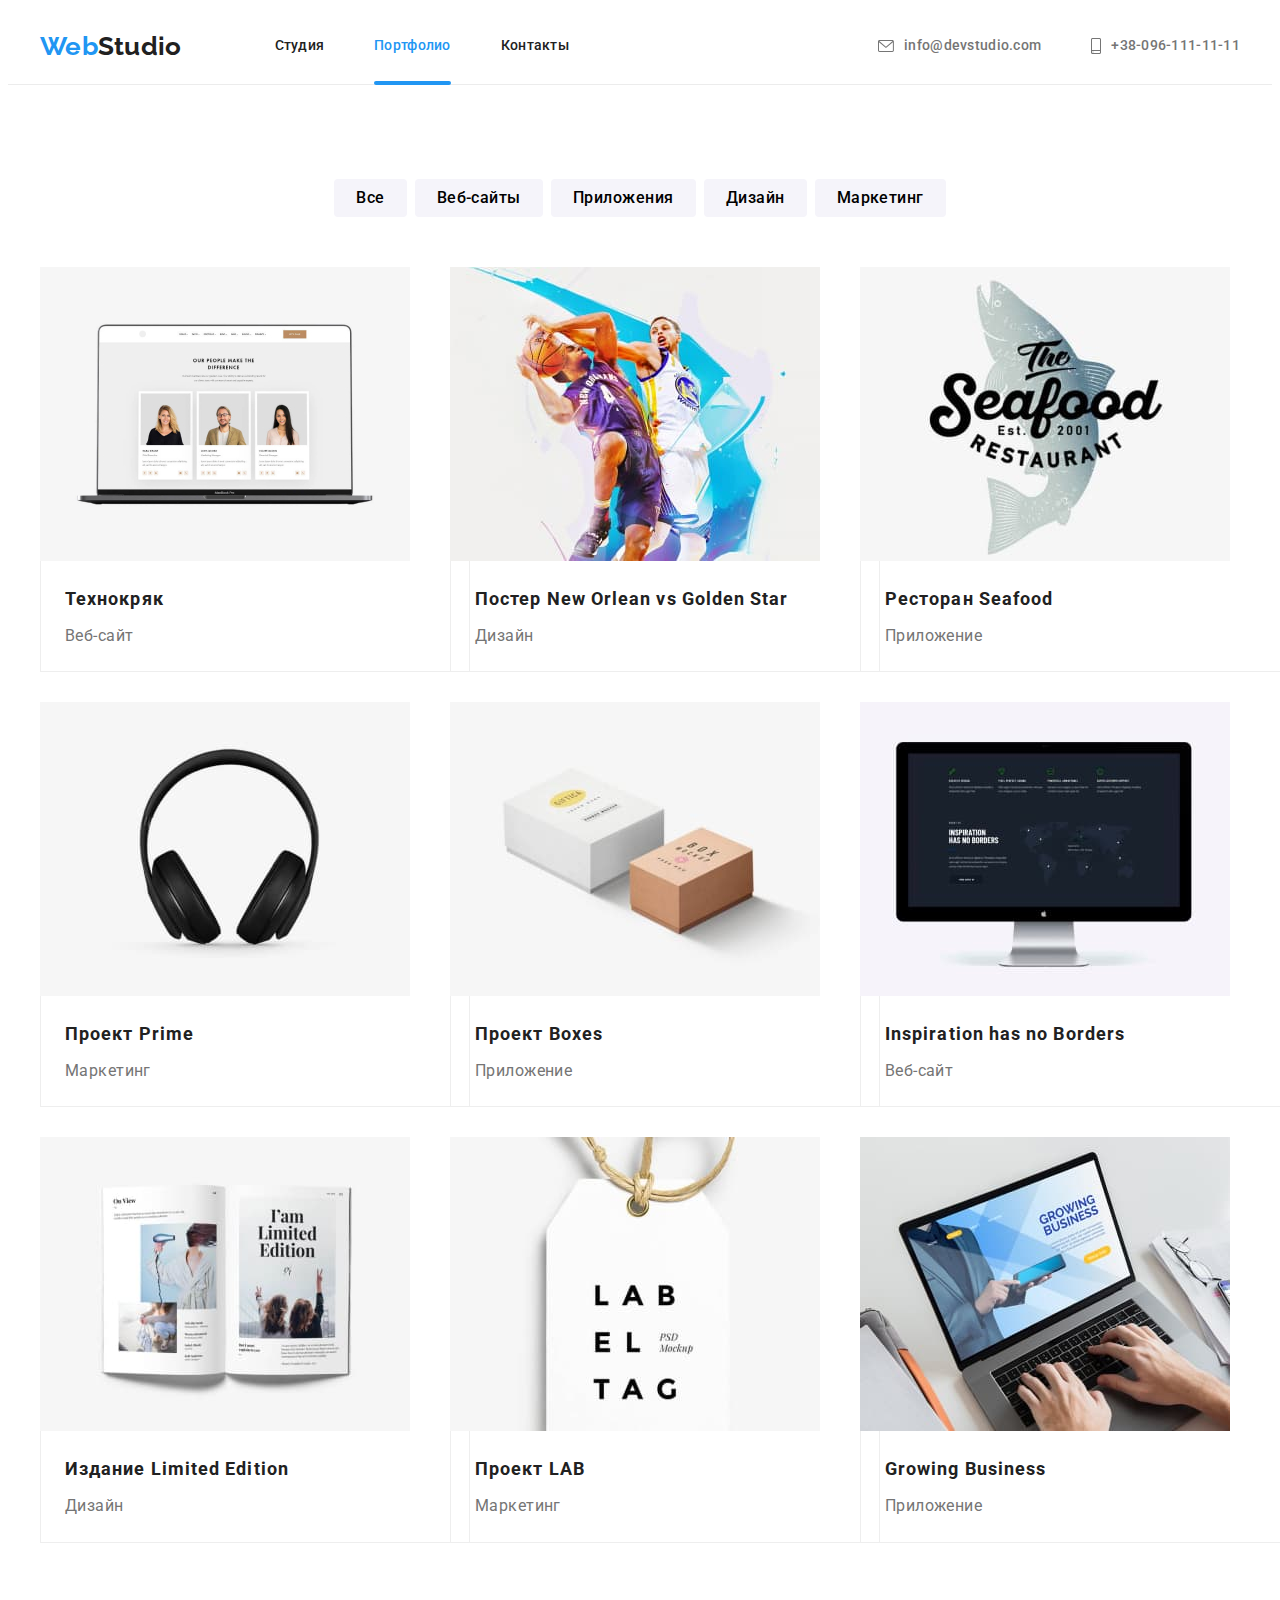
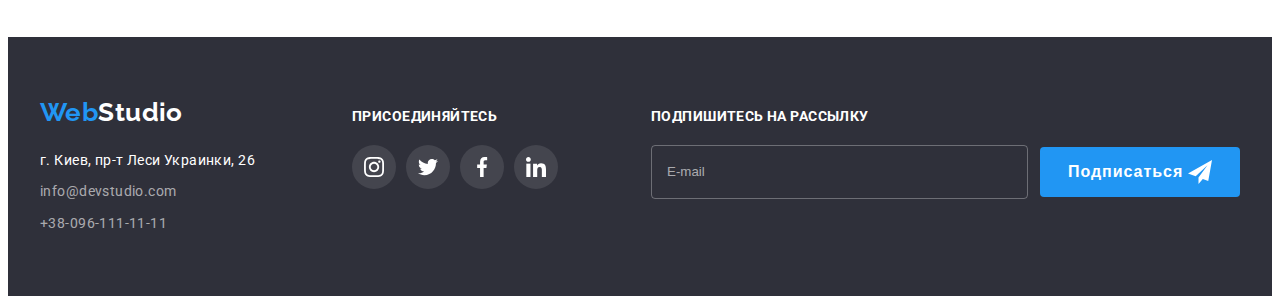
==== commit 56206a50: "Загрузил картинки всех размеров" ====
--- a/portfolio.html
+++ b/portfolio.html
@@ -29,6 +29,19 @@
         <a href="./index.html" class="logo header__logo"
           >Web<span class="logo__text--black">Studio</span></a
         >
+        <button
+          type="button"
+          class="menu-button js-open-menu"
+          aria-expanded="false"
+          aria-controls="mobile-menu"
+        >
+          <svg width="24px" height="16px">
+            <use class="icon-menu" href="./images/icons.svg#icon-menu-mobile"></use>
+
+            <!--<use class="icon-cross" href="./images/icons.svg#icon-close-mobile"></use>-->
+          </svg>
+        </button>
+
         <nav>
           <ul class="site-nav list">
             <li class="site-nav__item">
@@ -62,6 +75,86 @@
           </li>
         </ul>
       </div>
+
+      <!--Мобильное меню -->
+      <div class="menu-container js-menu-container" id="mobile-menu">
+        <div class="mobile-container">
+          <div class="top-menu">
+            <button type="button" class="menu-button js-close-menu">
+              <svg width="19px" height="19px">
+                <use class="icon-cross" href="./images/icons.svg#icon-close-mobile"></use>
+              </svg>
+            </button>
+            <ul class="mobile-nav list">
+              <li class="mobile-nav-item">
+                <a href="./index.html" class="mobile-nav-link link">
+                  Студия
+                </a>
+              </li>
+              <li class="mobile-nav-item">
+                <a href="./portfolio.html" class="mobile-nav-link--current link"> Портфолио </a>
+              </li>
+              <li class="mobile-nav-item">
+                <a href="" class="mobile-nav-link link"> Контакты </a>
+              </li>
+            </ul>
+          </div>
+          <div class="bottom-menu">
+            <ul class="mobile-contact list">
+              <li class="mobile-contact-item">
+                <a href="tel:+380961111111" class="mobile-contact-link tel link">
+                  +38-096-111-11-11
+                </a>
+              </li>
+
+              <li class="mobile-contact-item">
+                <a href="mailto:info@devstudio.com" class="mobile-contact-link mail link">
+                  info@devstudio.com
+                </a>
+              </li>
+            </ul>
+
+            <ul class="mobile-social">
+              <li class="mobile-social-item list">
+                <a
+                  href=""
+                  target="_blank"
+                  rel="noopener noreferrer nofollow"
+                  class="mobile-social-link link"
+                  >Instagram</a
+                >
+              </li>
+              <li class="mobile-social-item list">
+                <a
+                  href=""
+                  target="_blank"
+                  rel="noopener noreferrer nofollow"
+                  class="mobile-social-link link"
+                  >Twitter</a
+                >
+              </li>
+              <li class="mobile-social-item list">
+                <a
+                  href=""
+                  target="_blank"
+                  rel="noopener noreferrer nofollow"
+                  class="mobile-social-link link"
+                  >Facebook</a
+                >
+              </li>
+              <li class="mobile-social-item list">
+                <a
+                  href=""
+                  target="_blank"
+                  rel="noopener noreferrer nofollow"
+                  class="mobile-social-link link"
+                  >LinkedIn</a
+                >
+              </li>
+            </ul>
+          </div>
+        </div>
+      </div>
     </header>
 
     <main>
@@ -88,7 +181,6 @@
                     src="./images/project-1.jpg"
                     class="portfolio-img"
                     alt="Технокряк, веб разаботка"
-                    width="100%"
                   />
                   <p class="description">
                     Ресурс предлагает комплексные предложения с разным уровнем функционала и
@@ -109,7 +201,6 @@
                     src="./images/project-2.jpg"
                     class="portfolio-img"
                     alt="Постер,Нью Орлеан против ГолденСтар"
-                    width="100%"
                   />
                   <p class="description">
                     Ресурс предлагает комплексные предложения с разным уровнем функционала и
@@ -130,7 +221,6 @@
                     src="./images/project-3.jpg"
                     class="portfolio-img"
                     alt="Ресторан морской еды"
-                    width="100%"
                   />
                   <p class="description">
                     Ресурс предлагает комплексные предложения с разным уровнем функционала и
@@ -147,12 +237,7 @@
             <li class="project-item">
               <a href="" class="link">
                 <div class="project-overlay">
-                  <img
-                    src="./images/project-4.jpg"
-                    class="portfolio-img"
-                    alt="Наушники"
-                    width="100%"
-                  />
+                  <img src="./images/project-4.jpg" class="portfolio-img" alt="Наушники" />
                   <p class="description">
                     Ресурс предлагает комплексные предложения с разным уровнем функционала и
                     сервисов. Все это позволит посетителю получить исчерпывающие сведения о компании
@@ -168,12 +253,7 @@
             <li class="project-item">
               <a href="" class="link">
                 <div class="project-overlay">
-                  <img
-                    src="./images/project-5.jpg"
-                    class="portfolio-img"
-                    alt="Макеты коробок"
-                    width="100%"
-                  />
+                  <img src="./images/project-5.jpg" class="portfolio-img" alt="Макеты коробок" />
                   <p class="description">
                     Ресурс предлагает комплексные предложения с разным уровнем функционала и
                     сервисов. Все это позволит посетителю получить исчерпывающие сведения о компании
@@ -189,12 +269,7 @@
             <li class="project-item">
               <a href="" class="link">
                 <div class="project-overlay">
-                  <img
-                    src="./images/project-6.jpg"
-                    class="portfolio-img"
-                    alt="Разработка сайтов"
-                    width="100%"
-                  />
+                  <img src="./images/project-6.jpg" class="portfolio-img" alt="Разработка сайтов" />
                   <p class="description">
                     Ресурс предлагает комплексные предложения с разным уровнем функционала и
                     сервисов. Все это позволит посетителю получить исчерпывающие сведения о компании
@@ -214,7 +289,6 @@
                     src="./images/project-7.jpg"
                     class="portfolio-img"
                     alt="Издание лимитед эдишн"
-                    width="100%"
                   />
                   <p class="description">
                     Ресурс предлагает комплексные предложения с разным уровнем функционала и
@@ -236,7 +310,6 @@
                     src="./images/project-8.jpg"
                     class="portfolio-img"
                     alt="Разработка лейбла "
-                    width="100%"
                   />
                   <p class="description">
                     Ресурс предлагает комплексные предложения с разным уровнем функционала и
@@ -257,7 +330,6 @@
                     src="./images/project-9.jpg"
                     class="portfolio-img"
                     alt="Приложение для бизнеса"
-                    width="100%"
                   />
                   <p class="description">
                     Ресурс предлагает комплексные предложения с разным уровнем функционала и
@@ -357,5 +429,6 @@
         </div>
       </div>
     </footer>
+    <script src="./js/mobile-menu.js"></script>
   </body>
 </html>
--- a/css/main.min.css
+++ b/css/main.min.css
@@ -1 +1 @@
-﻿:root{--primary-text-color: #757575;--title-text-color: #212121;--accent-color: #2196f3;--color-modal-button: #188ce8;--address-text-color: #ffffff;--hero-text-color: #ffffff;--footer-cont-text-color: rgba( 255, 255, 255, 0.6 );--footer-logo-span-color: #ffffff;--primary-bg-color: #ffffff;--secondary-bg-color: #f5f4fa;--hero-bg-color: #2f303a;--footer-bg-color: #2f303a;--header-line-color: #ececec;--btn-text-color: #ffffff;--btn-accent-color: #2196f3;--btn-primary-color: #f5f4fa;--color-border-portfolio: #eeeeee;--background-feature-icon: #f5f4fa;--color-social-client-icon: #afb1b8;--accent-color-icon: #ffffff;--transition-duration: 250ms;--transition-timing-function: cubic-bezier(0.4, 0, 0.2, 1)}p,h1,h2,h3,h4,h5,h6{margin:0}ul,ol{padding-left:0;margin:0}button{cursor:pointer}img{display:block}.list{list-style:none}.link,.street{text-decoration:none}.visually-hidden{position:absolute;width:1px;height:1px;margin:-1px;border:0;padding:0;white-space:nowrap;clip-path:inset(100%);clip:rect(0 0 0 0);overflow:hidden}.container{padding-left:15px;padding-right:15px;margin:0 auto}@media screen and (min-width: 480px){.container{width:480px}}@media screen and (min-width: 768px){.container{width:768px}}@media screen and (min-width: 1200px){.container{width:1200px}}.section{padding:60px 0}@media screen and (min-width: 1200px){.section{padding:94px 0px}}body{background-color:var(--primary-bg-color);color:var(--primary-text-color);font-family:"Roboto",Tahoma,sans-serif;font-size:14px;line-height:1.7;letter-spacing:.03em}.logo{color:var(--accent-color);font-family:"Raleway";font-weight:700;font-size:26px;line-height:1.19;text-decoration:none}.header__logo{margin-right:93px}.logo__text--black{color:var(--title-text-color)}.logo-footer{margin-left:0px;margin-bottom:20px}.footer .logo-span{color:var(--footer-logo-span-color)}.hero__btn{font-family:inherit;font-weight:700;font-size:16px;line-height:1.9;align-items:center;text-align:center;letter-spacing:.06em;background-color:var(--accent-color);color:var(--btn-text-color);min-width:200px;border-radius:4px;padding:10px 32px;border:0px}.button-list{display:flex}@media screen and (max-width: 400px){.button-list{display:block;text-align:center}}@media screen and (max-width: 767.9px){.button-list{flex-wrap:wrap;margin-bottom:25px}}@media screen and (min-width: 768px){.button-list{margin-bottom:30px;justify-content:center}}@media screen and (min-width: 1200px){.button-list{margin-bottom:50px}}.btn-filter{font-family:inherit;font-weight:500;font-size:16px;line-height:1.6;text-align:center;letter-spacing:.03em;background-color:var(--btn-primary-color);padding:6px 22px;border-radius:4px;border:0px;transition-property:background-color,color,box-shadow;transition-duration:var(--transition-duration);transition-timing-function:var(--transition-timing-function)}.btn-filter:hover,.btn-filter:focus{background-color:var(--btn-accent-color);color:var(--btn-text-color);box-shadow:0px 3px 1px rgba(0,0,0,.1),0px 1px 2px rgba(0,0,0,.08),0px 2px 2px rgba(0,0,0,.12)}@media screen and (max-width: 767.9px){.button-item{margin-bottom:15px}}.button-item:not(:last-child){margin-right:8px}.project-overlay{position:relative;overflow:hidden}.description{position:absolute;left:0;bottom:0;width:100%;height:100%;transform:translateY(101%);transition-property:transform;transition-duration:var(--transition-duration);transition-timing-function:var(--transition-timing-function);font-size:18px;line-height:1.6;letter-spacing:.03em;color:var(--hero-text-color);padding:63px 24px;background:rgba(33,150,243,.9)}.team-social__list{display:flex;justify-content:center}.team-social__link{display:flex;justify-content:center;align-items:center;width:44px;height:44px;border-radius:50%;fill:var(--color-social-client-icon);transition-property:background-color,fill;transition-duration:var(--transition-duration);transition-timing-function:var(--transition-timing-function)}.team-social__link:hover,.team-social__link:focus{background-color:var(--accent-color);fill:var(--accent-color-icon)}.team-social__item+.team-social__item{margin-left:10px}.social-title{font-weight:700;font-size:14px;line-height:1.14;letter-spacing:.03em;text-transform:uppercase;color:var(--hero-text-color);margin-bottom:20px}@media screen and (max-width: 1199.9px){.social-title{text-align:center}}@media screen and (max-width: 1199.9px){.footer-social{margin-bottom:60px}}@media screen and (min-width: 1200px){.footer-social{margin-right:93px}}.footer-social-list{display:flex;justify-content:center}.footer-social-link{width:44px;height:44px;border-radius:50%;background-color:rgba(255,255,255,.1);display:flex;justify-content:center;align-items:center;fill:var(--accent-color-icon);transition-property:background-color;transition-duration:var(--transition-duration);transition-timing-function:var(--transition-timing-function)}.footer-social-link:hover,.footer-social-link:focus{background-color:var(--accent-color)}.footer-social-item+.footer-social-item{margin-left:10px}.backdrop{position:fixed;top:0;width:100%;height:100%;background-color:rgba(0,0,0,.2);transition-property:opacity,visibility;transition-duration:1500ms}.modal{position:absolute;left:50%;top:50%;width:100%;padding:40px;border-radius:4px;background-color:#fff;box-shadow:0px 1px 3px rgba(0,0,0,.12),0px 1px 1px rgba(0,0,0,.14),0px 2px 1px rgba(0,0,0,.2);transform:translate(-50%, -50%);transition-property:rotate(0deg) scale(1);transition-duration:1000ms}@media screen and (min-width: 480px){.modal{width:450px;height:609px}}@media screen and (min-width: 480px)and (min-width: 1200px){.modal{width:528px;height:581px}}.modal-close-btn{position:absolute;right:8px;top:8px;width:30px;height:30px;border-radius:50%;background-color:rgba(0,0,0,0);border:1px solid rgba(0,0,0,.1);outline:none;transition-property:fill;transition-duration:var(--transition-duration);transition-timing-function:var(--transition-timing-function)}.modal-close-btn:hover,.modal-close-btn:focus{fill:var(--accent-color)}.modal-close-icon{position:absolute;left:50%;top:50%;transform:translate(-50%, -50%)}.is-hidden{opacity:0;pointer-events:none;visibility:hidden}.backdrop.is-hidden .modal{transform:rotateY(-180deg) scale(0.1);transition-duration:1000ms}.modal-title{font-weight:700;font-size:20px;line-height:1.5;text-align:center;letter-spacing:.03em;margin-bottom:12px;color:var(--title-text-color)}@media screen and (min-width: 1200px){.modal-title{font-size:20px;line-height:1.15}}.modal-filed{font-size:12px;line-height:1.17;letter-spacing:.01em;margin-bottom:10px}.modal-input{width:100%;height:40px;padding-left:42px;margin-top:4px;border:1px solid rgba(33,33,33,.2);border-radius:4px;outline:none;cursor:pointer;transition-property:border-color,fill;transition-duration:var(--transition-duration);transition-timing-function:var(--transition-timing-function)}.modal-input:focus{border-color:var(--accent-color)}.modal-input:focus+.input-icon{fill:var(--accent-color)}.modal-input-wrap{position:relative}.input-icon{position:absolute;left:12px;top:50%;transform:translateY(-50%)}.modal-text-filed{font-size:12px;line-height:1.17;letter-spacing:.01em;margin-bottom:20px}.modal-text{width:100%;height:120px;padding:12px 16px;margin-top:4px;border:1px solid rgba(33,33,33,.2);border-radius:4px;resize:none;outline:none;cursor:pointer;transition-property:border-color;transition-duration:var(--transition-duration);transition-timing-function:var(--transition-timing-function)}.modal-text::placeholder{color:rgba(117,117,117,.5)}.modal-text:focus{border-color:var(--accent-color)}.modal-check-filed{margin-bottom:30px}.check-text{display:flex;font-size:12px;line-height:1.17;letter-spacing:.03em;color:var(--primary-text-color);align-items:center;justify-content:center}@media screen and (max-width: 479.9px){.check-text{flex-wrap:wrap}}@media screen and (min-width: 1200px){.check-text{font-size:14px;line-height:1.7}}.check-text::before{content:"";width:16px;height:15px;border:2px solid var(--title-text-color);border-radius:3px;margin-right:9px;transition-property:background-color,background-image;transition-duration:var(--transition-duration);transition-timing-function:var(--transition-timing-function)}.input-check:checked+.check-text::before{background-image:url(../images/check.svg);background-repeat:no-repeat;background-position:center;background-color:var(--accent-color);border:none}.link-policy{color:var(--accent-color);outline:none;border-radius:4px;border:1px solid rgba(0,0,0,0);transition-property:border-color;transition-duration:var(--transition-duration);transition-timing-function:var(--transition-timing-function)}.link-policy:focus{border-color:var(--accent-color)}.button-send{display:block;width:200px;height:50px;padding:10px 0px;margin-left:auto;margin-right:auto;border-radius:4px;border:none;outline:none;background-color:var(--color-modal-button);font-weight:700;font-size:16px;line-height:1.9;text-align:center;letter-spacing:.06em;color:var(--btn-text-color);transition-property:background-color,box-shadow;transition-duration:var(--transition-duration);transition-timing-function:var(--transition-timing-function)}.button-send:hover,.button-send:focus{background-color:var(--btn-accent-color);box-shadow:0px 4px 4px rgba(0,0,0,.15)}.header{font-weight:500;font-size:14px;line-height:1.14;letter-spacing:.02em;width:100%;border-bottom:1px solid var(--header-line-color)}.header .container{display:flex;align-items:center}.site-nav{display:flex}@media screen and (max-width: 767.9px){.site-nav{display:none}}.site-nav__item:not(:last-child){margin-right:50px}.site-nav__link{color:var(--title-text-color);padding:30px 0px;display:block;transition-property:color;transition-duration:var(--transition-duration);transition-timing-function:var(--transition-timing-function)}.site-nav__link:hover,.site-nav__link:focus{color:var(--accent-color)}.site-nav__link--current{color:var(--accent-color)}.site-nav__link--current{position:relative}.site-nav__link--current::after{content:"";position:absolute;left:0px;bottom:-1px;width:100%;height:4px;border-radius:2px;background-color:var(--accent-color)}.contact-nav{display:flex;margin-left:auto}@media screen and (max-width: 767.9px){.contact-nav{display:none}}@media screen and (min-width: 768px)and (max-width: 1199.9px){.contact-nav{display:block}.contact-nav__item+.contact-nav__item{margin-top:10px}}@media screen and (min-width: 1200px){.contact-nav__item+.contact-nav__item{margin-left:50px}}.contact-nav__icon{fill:var(--primary-text-color);margin-right:10px;transition-property:fill;transition-duration:var(--transition-duration);transition-timing-function:var(--transition-timing-function)}.contact-nav__link{display:flex;align-items:center;color:var(--primary-text-color);transition-property:fill,color;transition-duration:var(--transition-duration);transition-timing-function:var(--transition-timing-function)}.contact-nav__link:hover,.contact-nav__link:focus{color:var(--accent-color)}.contact-nav__link:hover .contact-nav__icon,.contact-nav__link:focus .contact-nav__icon{fill:currentColor}.hero{text-align:center;max-width:1600px;background-color:var(--hero-bg-color);padding-top:200px;padding-bottom:200px;margin-left:auto;margin-right:auto;background-image:linear-gradient(rgba(47, 48, 58, 0.4), rgba(47, 48, 58, 0.4)),url(../images/hero-bg.jpg);background-size:cover;background-position:center;background-repeat:no-repeat}.hero__title{font-weight:900;font-size:26px;line-height:1.6;text-align:center;letter-spacing:.06em;text-transform:uppercase;color:var(--hero-text-color);width:100%;margin-bottom:30px;margin-left:auto;margin-right:auto}@media screen and (min-width: 1200px){.hero__title{font-size:44px;line-height:1.36}}.feature__list{display:block}@media screen and (min-width: 768px){.feature__list{display:flex;flex-wrap:wrap;margin-right:-30px;margin-top:-30px}}@media screen and (min-width: 1200px){.feature__list{flex-wrap:nowrap;margin-right:0px}}.feature__item{display:block}@media screen and (max-width: 767.9px){.feature__item:not(:last-child){margin-bottom:30px}}@media screen and (min-width: 768px)and (max-width: 1199.9px){.feature__item{flex-basis:calc(50% - 30px);margin-right:30px;margin-top:30px}}@media screen and (min-width: 1200px){.feature__item:not(:last-child){margin-right:30px}}.feature__title{color:var(--title-text-color);font-weight:700;font-size:14px;line-height:1.14;letter-spacing:.03em;text-align:center;text-transform:uppercase;margin-bottom:10px}@media screen and (min-width: 768px){.feature__title{text-align:left}}.feature__icon{display:flex;width:100%;height:120px;background-color:var(--background-feature-icon);border-radius:4px;margin-bottom:30px;justify-content:center;align-items:center}.examples{padding-top:0px}@media screen and (max-width: 1199.9px){.examples{display:none}}.examples__title{color:var(--title-text-color);font-weight:700;font-size:36px;line-height:1.17;text-align:center;margin-bottom:50px}.examples__list{display:flex}.examples__item{position:relative}.examples__item:not(:last-child){margin-right:30px}.examples__text{position:absolute;width:370px;height:70px;left:0;bottom:0;font-weight:700;font-size:14px;line-height:1.17;text-align:center;letter-spacing:.03em;text-transform:uppercase;padding:27px 0px;color:var(--hero-text-color);background:rgba(47,48,58,.8)}.examples__text{position:absolute;width:370px;height:70px;left:0;bottom:0;font-weight:700;font-size:14px;line-height:1.17;text-align:center;letter-spacing:.03em;text-transform:uppercase;padding:27px 0px;color:var(--hero-text-color);background:rgba(47,48,58,.8)}.team{background-color:var(--secondary-bg-color)}.team__title{color:var(--title-text-color);font-weight:700;font-size:36px;line-height:1.17;text-align:center;margin-bottom:30px}@media screen and (min-width: 1200px){.team__title{margin-bottom:50px}}.team__initials{color:var(--title-text-color);font-weight:500;font-size:16px;line-height:1.19;margin-bottom:10px}.team__text{font-size:16px;line-height:1.19;margin-bottom:16px}@media screen and (min-width: 768px){.team__list{display:flex;flex-wrap:wrap;margin-left:-30px;margin-top:-30px}}.team__board{text-align:center;padding-top:30px;padding-bottom:24px}@media screen and (min-width: 1200px){.team__board{padding:30px}}.team__card{margin-top:30px;background:#fff;box-shadow:0px 1px 3px rgba(0,0,0,.12),0px 1px 1px rgba(0,0,0,.14),0px 2px 1px rgba(0,0,0,.2);border-radius:0px 0px 4px 4px}@media screen and (min-width: 768px){.team__card{flex-basis:calc(50% - 30px);margin-left:30px;margin-top:30px}}@media screen and (min-width: 1200px){.team__card{flex-basis:calc(25% - 30px);margin-left:30px;margin-top:30px}}.сlients-title{font-weight:700;font-size:36px;line-height:1.17;text-align:center;letter-spacing:.03em;color:var(--title-text-color);margin-bottom:30px}.сlients-list{display:flex}@media screen and (max-width: 1199.9px){.сlients-list{flex-wrap:wrap;margin-right:-30px;margin-top:-30px}}@media screen and (max-width: 768px){.сlients-item{flex-basis:calc(50% - 30px);margin-right:30px;margin-top:30px}}@media screen and (min-width: 768px)and (max-width: 1199.9px){.сlients-item{flex-basis:calc(33.3333333333% - 30px);margin-right:30px;margin-top:30px}}@media screen and (min-width: 1199.9px){.сlients-item{width:100%}.сlients-item+.сlients-item{margin-left:30px}}.сlients-link{display:flex;width:100%;height:92px;border:1px solid var(--color-social-client-icon);border-radius:4px;justify-content:center;align-items:center;fill:var(--color-social-client-icon);transition-property:border-color,fill;transition-duration:var(--transition-duration);transition-timing-function:var(--transition-timing-function)}.сlients-link:hover,.сlients-link:focus{border-color:var(--accent-color);fill:var(--accent-color)}.сlients-icon{color:var(--color-social-client-icon)}.footer{background-color:var(--footer-bg-color);font-size:14px;line-height:1.7;padding:60px 0px}@media screen and (max-width: 1199.9px){.footer{text-align:center}}@media screen and (min-width: 768px)and (max-width: 1199.9px){.footer .container{display:flex;flex-wrap:wrap;justify-content:space-around}}@media screen and (min-width: 1200px){.footer .container{display:flex;align-items:baseline}}.address-street{margin-bottom:8px}.mail{margin-bottom:8px}@media screen and (max-width: 1199.9px){.container-address{margin-bottom:60px}}@media screen and (min-width: 1200px){.container-address{flex-grow:1;margin-right:70px}}.address-list{font-style:normal}.address-list .street{color:var(--address-text-color)}.address-list .link{color:var(--footer-cont-text-color);transition-property:color;transition-duration:var(--transition-duration);transition-timing-function:var(--transition-timing-function)}.address-list .link:hover,.address-list .link:focus{color:var(--accent-color)}.subscribe{display:block}.subscribe-item{font-weight:700;font-size:14px;line-height:1.14;letter-spacing:.03em;text-transform:uppercase;color:var(--hero-text-color);margin-bottom:20px}@media screen and (max-width: 1199.9px){.subscribe-item-item{text-align:center}}.subscribe-input{width:100%;height:50px;padding-left:15px;color:var(--hero-text-color);outline:none;background-color:rgba(0,0,0,0);border:1px solid rgba(255,255,255,.3);border-radius:4px;cursor:pointer;transition-property:border-color,color;transition-duration:var(--transition-duration);transition-timing-function:var(--transition-timing-function)}@media screen and (max-width: 1199.9px){.subscribe-input{margin-bottom:20px}}@media screen and (min-width: 768px)and (max-width: 1199.9px){.subscribe-input{width:450px}}@media screen and (min-width: 1200px){.subscribe-input{width:358px}}.subscribe-input::placeholder{color:rgba(255,255,255,.6);transition-property:color;transition-duration:var(--transition-duration);transition-timing-function:var(--transition-timing-function)}.subscribe-input:focus,.subscribe-input:focus::placeholder{border-color:var(--accent-color);color:var(--accent-color)}.subscribe-send{position:relative;display:flex;width:200px;height:50px;padding:10px 28px;margin:auto;background-color:var(--btn-accent-color);border:none;border-radius:4px;font-weight:700;font-size:16px;line-height:1.9;letter-spacing:.06em;color:var(--btn-text-color)}@media screen and (min-width: 1200px){.subscribe-send{margin-left:12px}}.subscribe-icon{position:absolute;right:28px;top:13px;margin-left:10px}@media screen and (min-width: 1200px){.subscribe-form{display:inline-flex;align-items:center;justify-content:center}}.border{padding:20px 24px;border-right:1px solid var(--color-border-portfolio);border-left:1px solid var(--color-border-portfolio);border-bottom:1px solid var(--color-border-portfolio);width:100%}@media screen and (min-width: 768px)and (max-width: 1199.9px){.border-tablet{padding-bottom:56px}}.project{display:block}@media screen and (min-width: 768px){.project{display:flex;flex-wrap:wrap;margin-left:-30px;margin-top:-30px}}.project-item{transition-property:box-shadow;transition-duration:var(--transition-duration);transition-timing-function:var(--transition-timing-function)}@media screen and (min-width: 768px){.project-item{flex-basis:calc(50% - 30px);margin-left:30px;margin-top:30px}}@media screen and (min-width: 1200px){.project-item{flex-basis:calc(33.3333333333% - 30px)}}@media screen and (max-width: 767.9px){.project-item:not(:last-child){margin-bottom:30px}}.project-item:hover{box-shadow:0px 4px 4px rgba(0,0,0,.25)}.project-item:hover .description{transform:translateY(0)}.project .title{font-weight:700;font-size:18px;line-height:2;letter-spacing:.06em;color:var(--title-text-color);margin-bottom:4px}.project .text{font-size:16px;line-height:1.9;color:var(--primary-text-color)}/*# sourceMappingURL=main.min.css.map */+﻿:root{--primary-text-color: #757575;--title-text-color: #212121;--accent-color: #2196f3;--color-modal-button: #188ce8;--address-text-color: #ffffff;--hero-text-color: #ffffff;--footer-cont-text-color: rgba( 255, 255, 255, 0.6 );--footer-logo-span-color: #ffffff;--primary-bg-color: #ffffff;--secondary-bg-color: #f5f4fa;--hero-bg-color: #2f303a;--footer-bg-color: #2f303a;--header-line-color: #ececec;--btn-text-color: #ffffff;--btn-accent-color: #2196f3;--btn-primary-color: #f5f4fa;--color-border-portfolio: #eeeeee;--background-feature-icon: #f5f4fa;--color-social-client-icon: #afb1b8;--accent-color-icon: #ffffff;--transition-duration: 250ms;--transition-timing-function: cubic-bezier(0.4, 0, 0.2, 1)}p,h1,h2,h3,h4,h5,h6{margin:0}ul,ol{padding-left:0;margin:0}button{cursor:pointer}img{display:block;max-width:100%;height:auto}.list{list-style:none}.link,.street{text-decoration:none}.visually-hidden{position:absolute;width:1px;height:1px;margin:-1px;border:0;padding:0;white-space:nowrap;clip-path:inset(100%);clip:rect(0 0 0 0);overflow:hidden}.container{padding-left:15px;padding-right:15px;margin-left:auto;margin-right:auto}@media screen and (min-width: 480px){.container{width:480px}}@media screen and (min-width: 768px){.container{width:768px}}@media screen and (min-width: 1200px){.container{width:1200px}}.section{padding:60px 0}@media screen and (min-width: 1200px){.section{padding:94px 0px}}body{background-color:var(--primary-bg-color);color:var(--primary-text-color);font-family:"Roboto",Tahoma,sans-serif;font-size:14px;line-height:1.7;letter-spacing:.03em}.logo{color:var(--accent-color);font-family:"Raleway";font-weight:700;font-size:26px;line-height:1.19;text-decoration:none}@media screen and (min-width: 768px){.header__logo{margin-right:93px}}.logo__text--black{color:var(--title-text-color)}.logo-footer{margin-left:0px;margin-bottom:20px}.footer .logo-span{color:var(--footer-logo-span-color)}.hero__btn{font-family:inherit;font-weight:700;font-size:16px;line-height:1.9;align-items:center;text-align:center;letter-spacing:.06em;background-color:var(--accent-color);color:var(--btn-text-color);min-width:200px;border-radius:4px;padding:10px 32px;border:0px}.button-list{display:flex}@media screen and (max-width: 400px){.button-list{display:block;text-align:center}}@media screen and (max-width: 767.9px){.button-list{flex-wrap:wrap;margin-bottom:25px}}@media screen and (min-width: 768px){.button-list{margin-bottom:30px;justify-content:center}}@media screen and (min-width: 1200px){.button-list{margin-bottom:50px}}.btn-filter{font-family:inherit;font-weight:500;font-size:16px;line-height:1.6;text-align:center;letter-spacing:.03em;background-color:var(--btn-primary-color);padding:6px 22px;border-radius:4px;border:0px;transition-property:background-color,color,box-shadow;transition-duration:var(--transition-duration);transition-timing-function:var(--transition-timing-function)}.btn-filter:hover,.btn-filter:focus{background-color:var(--btn-accent-color);color:var(--btn-text-color);box-shadow:0px 3px 1px rgba(0,0,0,.1),0px 1px 2px rgba(0,0,0,.08),0px 2px 2px rgba(0,0,0,.12)}@media screen and (max-width: 767.9px){.button-item{margin-bottom:15px}}.button-item:not(:last-child){margin-right:8px}.project-overlay{position:relative;overflow:hidden}.description{position:absolute;left:0;bottom:0;width:100%;height:100%;transform:translateY(101%);transition-property:transform;transition-duration:var(--transition-duration);transition-timing-function:var(--transition-timing-function);font-size:18px;line-height:1.6;letter-spacing:.03em;color:var(--hero-text-color);padding:63px 24px;background:rgba(33,150,243,.9)}.team-social__list{display:flex;justify-content:center}.team-social__link{display:flex;justify-content:center;align-items:center;width:44px;height:44px;border-radius:50%;fill:var(--color-social-client-icon);transition-property:background-color,fill;transition-duration:var(--transition-duration);transition-timing-function:var(--transition-timing-function)}.team-social__link:hover,.team-social__link:focus{background-color:var(--accent-color);fill:var(--accent-color-icon)}.team-social__item+.team-social__item{margin-left:10px}.social-title{font-weight:700;font-size:14px;line-height:1.14;letter-spacing:.03em;text-transform:uppercase;color:var(--hero-text-color);margin-bottom:20px}@media screen and (max-width: 1199.9px){.social-title{text-align:center}}@media screen and (max-width: 1199.9px){.footer-social{margin-bottom:60px}}@media screen and (min-width: 1200px){.footer-social{margin-right:93px}}.footer-social-list{display:flex;justify-content:center}.footer-social-link{width:44px;height:44px;border-radius:50%;background-color:rgba(255,255,255,.1);display:flex;justify-content:center;align-items:center;fill:var(--accent-color-icon);transition-property:background-color;transition-duration:var(--transition-duration);transition-timing-function:var(--transition-timing-function)}.footer-social-link:hover,.footer-social-link:focus{background-color:var(--accent-color)}.footer-social-item+.footer-social-item{margin-left:10px}.backdrop{position:fixed;top:0;width:100%;height:100%;background-color:rgba(0,0,0,.2);transition-property:opacity,visibility;transition-duration:1500ms;overflow-y:scroll}.modal{position:absolute;left:50%;top:50%;width:100%;padding:40px;border-radius:4px;background-color:#fff;box-shadow:0px 1px 3px rgba(0,0,0,.12),0px 1px 1px rgba(0,0,0,.14),0px 2px 1px rgba(0,0,0,.2);transform:translate(-50%, -50%);transition-property:rotate(0deg) scale(1);transition-duration:1000ms}@media screen and (min-width: 480px){.modal{width:450px;height:609px}}@media screen and (min-width: 480px)and (min-width: 1200px){.modal{width:528px;height:581px}}.modal-close-btn{position:absolute;right:8px;top:8px;width:30px;height:30px;border-radius:50%;background-color:rgba(0,0,0,0);border:1px solid rgba(0,0,0,.1);outline:none;transition-property:fill;transition-duration:var(--transition-duration);transition-timing-function:var(--transition-timing-function)}.modal-close-btn:hover,.modal-close-btn:focus{fill:var(--accent-color)}.modal-close-icon{position:absolute;left:50%;top:50%;transform:translate(-50%, -50%)}.is-hidden{opacity:0;pointer-events:none;visibility:hidden}.backdrop.is-hidden .modal{transform:rotateY(-180deg) scale(0.1);transition-duration:1000ms}.modal-title{font-weight:700;font-size:20px;line-height:1.5;text-align:center;letter-spacing:.03em;margin-bottom:12px;color:var(--title-text-color)}@media screen and (min-width: 1200px){.modal-title{font-size:20px;line-height:1.15}}.modal-filed{font-size:12px;line-height:1.17;letter-spacing:.01em;margin-bottom:10px}.modal-input{width:100%;height:40px;padding-left:42px;margin-top:4px;border:1px solid rgba(33,33,33,.2);border-radius:4px;outline:none;cursor:pointer;transition-property:border-color,fill;transition-duration:var(--transition-duration);transition-timing-function:var(--transition-timing-function)}.modal-input:focus{border-color:var(--accent-color)}.modal-input:focus+.input-icon{fill:var(--accent-color)}.modal-input-wrap{position:relative}.input-icon{position:absolute;left:12px;top:50%;transform:translateY(-50%)}.modal-text-filed{font-size:12px;line-height:1.17;letter-spacing:.01em;margin-bottom:20px}.modal-text{width:100%;height:120px;padding:12px 16px;margin-top:4px;border:1px solid rgba(33,33,33,.2);border-radius:4px;resize:none;outline:none;cursor:pointer;transition-property:border-color;transition-duration:var(--transition-duration);transition-timing-function:var(--transition-timing-function)}.modal-text::placeholder{color:rgba(117,117,117,.5)}.modal-text:focus{border-color:var(--accent-color)}.modal-check-filed{margin-bottom:30px}.check-text{display:flex;font-size:12px;line-height:1.17;letter-spacing:.03em;color:var(--primary-text-color);align-items:center;justify-content:center}@media screen and (max-width: 479.9px){.check-text{flex-wrap:wrap}}@media screen and (min-width: 1200px){.check-text{font-size:14px;line-height:1.7}}.check-text::before{content:"";width:16px;height:15px;border:2px solid var(--title-text-color);border-radius:3px;margin-right:9px;transition-property:background-color,background-image;transition-duration:var(--transition-duration);transition-timing-function:var(--transition-timing-function)}.input-check:checked+.check-text::before{background-image:url(../images/check.svg);background-repeat:no-repeat;background-position:center;background-color:var(--accent-color);border:none}.link-policy{color:var(--accent-color);outline:none;border-radius:4px;border:1px solid rgba(0,0,0,0);transition-property:border-color;transition-duration:var(--transition-duration);transition-timing-function:var(--transition-timing-function)}.link-policy:focus{border-color:var(--accent-color)}.button-send{display:block;width:200px;height:50px;padding:10px 0px;margin-left:auto;margin-right:auto;border-radius:4px;border:none;outline:none;background-color:var(--color-modal-button);font-weight:700;font-size:16px;line-height:1.9;text-align:center;letter-spacing:.06em;color:var(--btn-text-color);transition-property:background-color,box-shadow;transition-duration:var(--transition-duration);transition-timing-function:var(--transition-timing-function)}.button-send:hover,.button-send:focus{background-color:var(--btn-accent-color);box-shadow:0px 4px 4px rgba(0,0,0,.15)}.menu-button{min-height:40px;min-width:40px;display:flex;align-items:center;justify-content:center;margin-left:auto;padding:0;background-color:rgba(0,0,0,0);border:none;outline:none}.menu-button:hover,.menu-button:focus{fill:var(--btn-accent-color)}@media screen and (min-width: 768px){.menu-button{display:none}}.menu-container{position:fixed;top:0;left:0;width:100vw;height:100vh;padding-top:21px;padding-bottom:48px;background-color:var(--primary-bg-color);z-index:100;transform:translateY(-100%);transition:transform 250ms ease-in-out}.menu-container.is-open{transform:translateY(0)}.mobile-container{display:flex;padding-left:15px;padding-right:15px;margin-left:auto;margin-right:auto}@media screen and (min-width: 480px){.mobile-container{width:480px}}.menu-container .mobile-container{flex-direction:column;height:100%;justify-content:space-between;overflow-y:auto}.mobile-nav-item{font-size:40px;line-height:1.17;text-align:center;letter-spacing:.02em;text-align:left}.mobile-nav-item+.mobile-nav-item{margin-top:32px}.mobile-nav-link{color:var(--title-text-color)}.mobile-nav-link--current{color:var(--accent-color)}.mobile-contact{margin-bottom:64px}.mobile-contact-item{font-size:34px;line-height:1.18;letter-spacing:.02em}.mobile-contact-item .mail{font-size:24px;line-height:1.17}.mobile-contact-item+.mobile-contact-item{margin-top:32px}.mobile-contact-item .tel{color:var(--accent-color)}.mobile-contact-link{color:inherit}.mobile-social-link{font-size:18px;line-height:1.2;letter-spacing:.02em;padding-right:10px;color:#2196f3}.mobile-social{display:flex}@media screen and (max-width: 390px){.mobile-social{display:block}}@media screen and (min-width: 390px){.mobile-social-item:not(:last-child){border-right:1px solid rgba(33,33,33,.2);margin-right:10px}}@media screen and (max-width: 389.9px){.mobile-social-item:not(:last-child){margin-bottom:10px}}.header{font-weight:500;font-size:14px;line-height:1.14;letter-spacing:.02em;width:100%;border-bottom:1px solid var(--header-line-color)}.header .container{display:flex;align-items:center}.site-nav{display:flex}@media screen and (max-width: 767.9px){.site-nav{display:none}}.site-nav__item:not(:last-child){margin-right:50px}.site-nav__link{color:var(--title-text-color);padding:30px 0px;display:block;transition-property:color;transition-duration:var(--transition-duration);transition-timing-function:var(--transition-timing-function)}.site-nav__link:hover,.site-nav__link:focus{color:var(--accent-color)}.site-nav__link--current{color:var(--accent-color)}.site-nav__link--current{position:relative}.site-nav__link--current::after{content:"";position:absolute;left:0px;bottom:-1px;width:100%;height:4px;border-radius:2px;background-color:var(--accent-color)}.contact-nav{display:flex;margin-left:auto}@media screen and (max-width: 767.9px){.contact-nav{display:none}}@media screen and (min-width: 768px)and (max-width: 1199.9px){.contact-nav{display:block}.contact-nav__item+.contact-nav__item{margin-top:10px}}@media screen and (min-width: 1200px){.contact-nav__item+.contact-nav__item{margin-left:50px}}.contact-nav__icon{fill:var(--primary-text-color);margin-right:10px;transition-property:fill;transition-duration:var(--transition-duration);transition-timing-function:var(--transition-timing-function)}.contact-nav__link{display:flex;align-items:center;color:var(--primary-text-color);transition-property:fill,color;transition-duration:var(--transition-duration);transition-timing-function:var(--transition-timing-function)}.contact-nav__link:hover,.contact-nav__link:focus{color:var(--accent-color)}.contact-nav__link:hover .contact-nav__icon,.contact-nav__link:focus .contact-nav__icon{fill:currentColor}.hero{text-align:center;max-width:1600px;background-color:var(--hero-bg-color);padding-top:118px;padding-bottom:118px;margin-left:auto;margin-right:auto;background-image:linear-gradient(rgba(47, 48, 58, 0.4), rgba(47, 48, 58, 0.4)),url(../images/hero-bg.jpg);background-size:cover;background-position:center;background-repeat:no-repeat}@media screen and (min-width: 1200px){.hero{padding-top:200px;padding-bottom:200px}}.hero__title{font-weight:900;font-size:26px;line-height:1.6;text-align:center;letter-spacing:.06em;text-transform:uppercase;color:var(--hero-text-color);width:100%;margin-bottom:30px;margin-left:auto;margin-right:auto}@media screen and (min-width: 1200px){.hero__title{font-size:44px;line-height:1.36}}.feature__list{display:block}@media screen and (min-width: 768px){.feature__list{display:flex}}@media screen and (min-width: 768px)and (max-width: 1199.9px){.feature__list{flex-wrap:wrap;margin-right:-15px;margin-left:-15px;margin-top:-30px}}.feature__item{display:block}@media screen and (max-width: 767.9px){.feature__item:not(:last-child){margin-bottom:30px}}@media screen and (min-width: 768px)and (max-width: 1199.9px){.feature__item{flex-basis:calc(50% - 30px);margin-right:15px;margin-left:15px;margin-top:30px}}@media screen and (min-width: 1200px){.feature__item:not(:last-child){margin-right:30px}}.feature__title{color:var(--title-text-color);font-weight:700;font-size:14px;line-height:1.14;letter-spacing:.03em;text-align:center;text-transform:uppercase;margin-bottom:10px}@media screen and (min-width: 768px){.feature__title{text-align:left}}.feature__icon{display:flex;width:100%;height:120px;background-color:var(--background-feature-icon);border-radius:4px;margin-bottom:30px;justify-content:center;align-items:center}.examples{padding-top:0px}@media screen and (max-width: 1199.9px){.examples{display:none}}.examples__title{color:var(--title-text-color);font-weight:700;font-size:36px;line-height:1.17;text-align:center;margin-bottom:50px}.examples__list{display:flex}.examples__item{position:relative}.examples__item:not(:last-child){margin-right:30px}.examples__text{position:absolute;width:370px;height:70px;left:0;bottom:0;font-weight:700;font-size:14px;line-height:1.17;text-align:center;letter-spacing:.03em;text-transform:uppercase;padding:27px 0px;color:var(--hero-text-color);background:rgba(47,48,58,.8)}.examples__text{position:absolute;width:370px;height:70px;left:0;bottom:0;font-weight:700;font-size:14px;line-height:1.17;text-align:center;letter-spacing:.03em;text-transform:uppercase;padding:27px 0px;color:var(--hero-text-color);background:rgba(47,48,58,.8)}.team{background-color:var(--secondary-bg-color)}.team__title{color:var(--title-text-color);font-weight:700;font-size:36px;line-height:1.17;text-align:center;margin-bottom:30px}@media screen and (min-width: 1200px){.team__title{margin-bottom:50px}}.team__initials{color:var(--title-text-color);font-weight:500;font-size:16px;line-height:1.19;margin-bottom:10px}.team__text{font-size:16px;line-height:1.19;margin-bottom:16px}@media screen and (min-width: 768px){.team__list{display:flex;flex-wrap:wrap;margin-left:-30px;margin-top:-30px}}.team__board{text-align:center;padding-top:30px;padding-bottom:24px}@media screen and (min-width: 1200px){.team__board{padding:30px}}.team__card{margin-top:30px;background:#fff;box-shadow:0px 1px 3px rgba(0,0,0,.12),0px 1px 1px rgba(0,0,0,.14),0px 2px 1px rgba(0,0,0,.2);border-radius:0px 0px 4px 4px}@media screen and (min-width: 768px){.team__card{flex-basis:calc(50% - 30px);margin-left:30px;margin-top:30px}}@media screen and (min-width: 1200px){.team__card{flex-basis:calc(25% - 30px);margin-left:30px;margin-top:30px}}.сlients-title{font-weight:700;font-size:36px;line-height:1.17;text-align:center;letter-spacing:.03em;color:var(--title-text-color);margin-bottom:30px}.сlients-list{display:flex}@media screen and (max-width: 767.9px){.сlients-list{flex-wrap:wrap;margin-right:-15px;margin-left:-15px;margin-top:-30px}}@media screen and (min-width: 768px)and (max-width: 1199.9px){.сlients-list{flex-wrap:wrap;margin-right:-15px;margin-left:-15px;margin-top:-30px}}@media screen and (max-width: 767.9px){.сlients-item{flex-basis:calc(50% - 30px);margin-right:15px;margin-left:15px;margin-top:30px}}@media screen and (min-width: 768px)and (max-width: 1199.9px){.сlients-item{flex-basis:calc(33.3333333333% - 30px);margin-right:15px;margin-left:15px;margin-top:30px}}@media screen and (min-width: 1199.9px){.сlients-item{width:100%}.сlients-item+.сlients-item{margin-left:30px}}.сlients-link{display:flex;width:100%;height:92px;border:1px solid var(--color-social-client-icon);border-radius:4px;justify-content:center;align-items:center;fill:var(--color-social-client-icon);transition-property:border-color,fill;transition-duration:var(--transition-duration);transition-timing-function:var(--transition-timing-function)}.сlients-link:hover,.сlients-link:focus{border-color:var(--accent-color);fill:var(--accent-color)}.сlients-icon{color:var(--color-social-client-icon)}.footer{background-color:var(--footer-bg-color);font-size:14px;line-height:1.7;padding:60px 0px}@media screen and (max-width: 1199.9px){.footer{text-align:center}}@media screen and (min-width: 768px)and (max-width: 1199.9px){.footer .container{display:flex;flex-wrap:wrap;justify-content:space-around}}@media screen and (min-width: 1200px){.footer .container{display:flex;align-items:baseline}}.address-street{margin-bottom:8px}.mail{margin-bottom:8px}@media screen and (max-width: 1199.9px){.container-address{margin-bottom:60px}}@media screen and (min-width: 1200px){.container-address{flex-grow:1;margin-right:70px}}.address-list{font-style:normal}.address-list .street{color:var(--address-text-color)}.address-list .link{color:var(--footer-cont-text-color);transition-property:color;transition-duration:var(--transition-duration);transition-timing-function:var(--transition-timing-function)}.address-list .link:hover,.address-list .link:focus{color:var(--accent-color)}.subscribe{display:block}.subscribe-item{font-weight:700;font-size:14px;line-height:1.14;letter-spacing:.03em;text-transform:uppercase;color:var(--hero-text-color);margin-bottom:20px}@media screen and (max-width: 1199.9px){.subscribe-item-item{text-align:center}}.subscribe-input{width:100%;height:50px;padding-left:15px;color:var(--hero-text-color);outline:none;background-color:rgba(0,0,0,0);border:1px solid rgba(255,255,255,.3);border-radius:4px;cursor:pointer;transition-property:border-color,color;transition-duration:var(--transition-duration);transition-timing-function:var(--transition-timing-function)}@media screen and (max-width: 1199.9px){.subscribe-input{margin-bottom:20px}}@media screen and (min-width: 768px)and (max-width: 1199.9px){.subscribe-input{width:450px}}@media screen and (min-width: 1200px){.subscribe-input{width:358px}}.subscribe-input::placeholder{color:rgba(255,255,255,.6);transition-property:color;transition-duration:var(--transition-duration);transition-timing-function:var(--transition-timing-function)}.subscribe-input:focus,.subscribe-input:focus::placeholder{border-color:var(--accent-color);color:var(--accent-color)}.subscribe-send{position:relative;display:flex;width:200px;height:50px;padding:10px 28px;margin:auto;background-color:var(--btn-accent-color);border:none;border-radius:4px;font-weight:700;font-size:16px;line-height:1.9;letter-spacing:.06em;color:var(--btn-text-color)}@media screen and (min-width: 1200px){.subscribe-send{margin-left:12px}}.subscribe-icon{position:absolute;right:28px;top:13px;margin-left:10px}@media screen and (min-width: 1200px){.subscribe-form{display:inline-flex;align-items:center;justify-content:center}}.border{padding:20px 24px;border-right:1px solid var(--color-border-portfolio);border-left:1px solid var(--color-border-portfolio);border-bottom:1px solid var(--color-border-portfolio);width:100%}@media screen and (min-width: 768px)and (max-width: 1199.9px){.border-tablet{padding-bottom:56px}}.project{display:block}@media screen and (min-width: 768px){.project{display:flex;flex-wrap:wrap;margin-left:-30px;margin-top:-30px}}.project-item{transition-property:box-shadow;transition-duration:var(--transition-duration);transition-timing-function:var(--transition-timing-function)}@media screen and (min-width: 768px){.project-item{flex-basis:calc(50% - 30px);margin-left:30px;margin-top:30px}}@media screen and (min-width: 1200px){.project-item{flex-basis:calc(33.3333333333% - 30px)}}@media screen and (max-width: 767.9px){.project-item:not(:last-child){margin-bottom:30px}}.project-item:hover{box-shadow:0px 4px 4px rgba(0,0,0,.25)}.project-item:hover .description{transform:translateY(0)}.project .title{font-weight:700;font-size:18px;line-height:2;letter-spacing:.06em;color:var(--title-text-color);margin-bottom:4px}.project .text{font-size:16px;line-height:1.9;color:var(--primary-text-color)}/*# sourceMappingURL=main.min.css.map */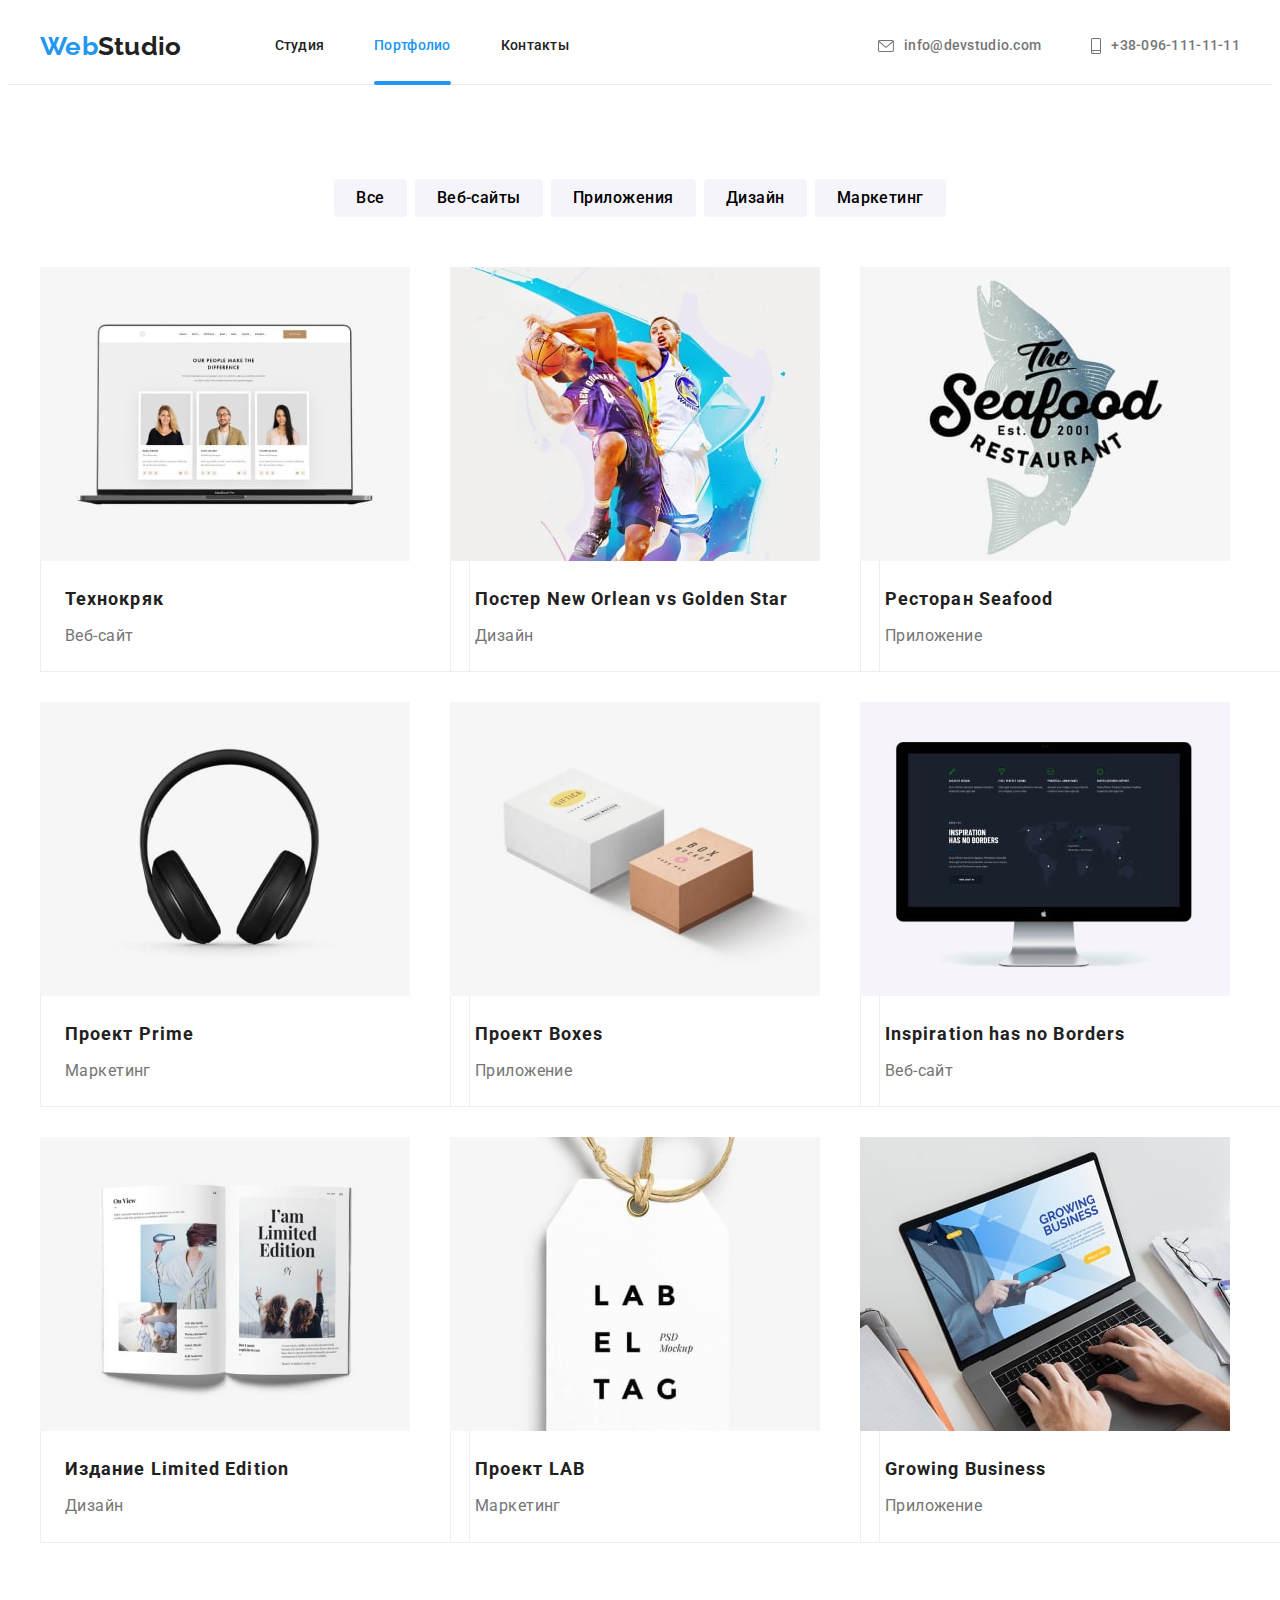
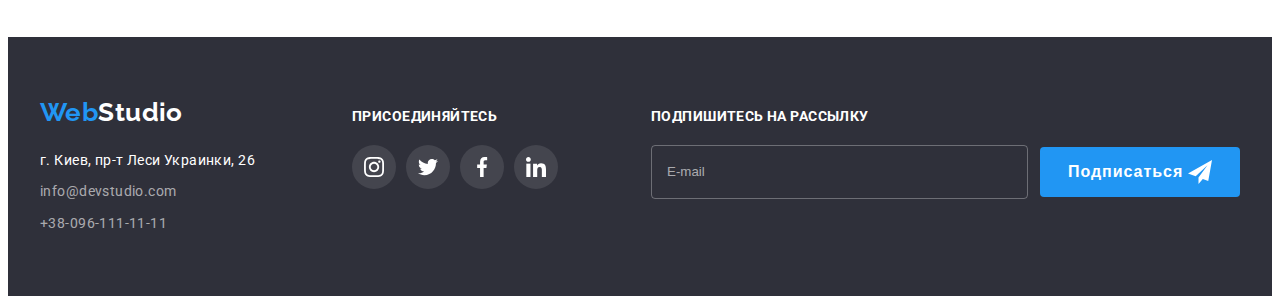
==== commit acd64c29: "Завершил верстку" ====
--- a/portfolio.html
+++ b/portfolio.html
@@ -177,11 +177,38 @@
             <li class="project-item">
               <a href="" class="link">
                 <div class="project-overlay">
-                  <img
-                    src="./images/project-1.jpg"
-                    class="portfolio-img"
-                    alt="Технокряк, веб разаботка"
-                  />
+                  <picture>
+                    <source
+                      srcset="
+                        ./images/project-1-technokriak-website-1x-min.jpg 1x,
+                        ./images/project-1-technokriak-website-2x-min.jpg 2x
+                      "
+                      media="(min-width: 1200px)"
+                    />
+
+                    <source
+                      srcset="
+                        ./images/project-1-technokriak-website-tab-1x-min.jpg 1x,
+                        ./images/project-1-technokriak-website-tab-2x-min.jpg 2x
+                      "
+                      media="(min-width: 768px)"
+                    />
+
+                    <source
+                      srcset="
+                        ./images/project-1-technokriak-website-mob-1x-min.jpg 1x,
+                        ./images/project-1-technokriak-website-mob-2x-min.jpg 2x
+                      "
+                      media="(min-width: 320px)"
+                    />
+
+                    <img
+                      src="./images/project-1.jpg"
+                      class="portfolio-img"
+                      alt="Технокряк, веб разаботка"
+                    />
+                  </picture>
+
                   <p class="description">
                     Ресурс предлагает комплексные предложения с разным уровнем функционала и
                     сервисов. Все это позволит посетителю получить исчерпывающие сведения о компании
@@ -197,11 +224,38 @@
             <li class="project-item">
               <a href="" class="link"
                 ><div class="project-overlay">
-                  <img
-                    src="./images/project-2.jpg"
-                    class="portfolio-img"
-                    alt="Постер,Нью Орлеан против ГолденСтар"
-                  />
+                  <picture>
+                    <source
+                      srcset="
+                        ./images/project-2-poster-design-1x-min.jpg 1x,
+                        ./images/project-2-poster-design-2x-min.jpg 2x
+                      "
+                      media="(min-width: 1200px)"
+                    />
+
+                    <source
+                      srcset="
+                        ./images/project-2-poster-design-tab-1x-min.jpg 1x,
+                        ./images/project-2-poster-design-tab-2x-min.jpg 2x
+                      "
+                      media="(min-width: 768px)"
+                    />
+
+                    <source
+                      srcset="
+                        ./images/project-2-poster-design-mob-1x-min.jpg 1x,
+                        ./images/project-2-poster-design-mob-2x-min.jpg 2x
+                      "
+                      media="(min-width: 320px)"
+                    />
+
+                    <img
+                      src="./images/project-2.jpg"
+                      class="portfolio-img"
+                      alt="Постер,Нью Орлеан против ГолденСтар"
+                    />
+                  </picture>
+
                   <p class="description">
                     Ресурс предлагает комплексные предложения с разным уровнем функционала и
                     сервисов. Все это позволит посетителю получить исчерпывающие сведения о компании
@@ -217,11 +271,38 @@
             <li class="project-item">
               <a href="" class="link">
                 <div class="project-overlay">
-                  <img
-                    src="./images/project-3.jpg"
-                    class="portfolio-img"
-                    alt="Ресторан морской еды"
-                  />
+                  <picture>
+                    <source
+                      srcset="
+                        ./images/project-3-seafood-restaurant-app-1x-min.jpg 1x,
+                        ./images/project-3-seafood-restaurant-app-2x-min.jpg 2x
+                      "
+                      media="(min-width: 1200px)"
+                    />
+
+                    <source
+                      srcset="
+                        ./images/project-3-seafood-restaurant-app-tab-1x-min.jpg 1x,
+                        ./images/project-3-seafood-restaurant-app-tab-2x-min.jpg 2x
+                      "
+                      media="(min-width: 768px)"
+                    />
+
+                    <source
+                      srcset="
+                        ./images/project-3-seafood-restaurant-app-mob-1x-min.jpg 1x,
+                        ./images/project-3-seafood-restaurant-app-mob-2x-min.jpg 2x
+                      "
+                      media="(min-width: 320px)"
+                    />
+
+                    <img
+                      src="./images/project-3.jpg"
+                      class="portfolio-img"
+                      alt="Ресторан морской еды"
+                    />
+                  </picture>
+
                   <p class="description">
                     Ресурс предлагает комплексные предложения с разным уровнем функционала и
                     сервисов. Все это позволит посетителю получить исчерпывающие сведения о компании
@@ -237,7 +318,34 @@
             <li class="project-item">
               <a href="" class="link">
                 <div class="project-overlay">
-                  <img src="./images/project-4.jpg" class="portfolio-img" alt="Наушники" />
+                  <picture>
+                    <source
+                      srcset="
+                        ./images/project-4-prime-project-1x-min.jpg 1x,
+                        ./images/project-4-prime-project-2x-min.jpg 2x
+                      "
+                      media="(min-width: 1200px)"
+                    />
+
+                    <source
+                      srcset="
+                        ./images/project-4-prime-project-tab-1x-min.jpg 1x,
+                        ./images/project-4-prime-project-tab-2x-min.jpg 2x
+                      "
+                      media="(min-width: 768px)"
+                    />
+
+                    <source
+                      srcset="
+                        ./images/project-4-prime-project-mob-1x-min.jpg 1x,
+                        ./images/project-4-prime-project-mob-2x-min.jpg 2x
+                      "
+                      media="(min-width: 320px)"
+                    />
+
+                    <img src="./images/project-4.jpg" class="portfolio-img" alt="Наушники" />
+                  </picture>
+
                   <p class="description">
                     Ресурс предлагает комплексные предложения с разным уровнем функционала и
                     сервисов. Все это позволит посетителю получить исчерпывающие сведения о компании
@@ -253,7 +361,34 @@
             <li class="project-item">
               <a href="" class="link">
                 <div class="project-overlay">
-                  <img src="./images/project-5.jpg" class="portfolio-img" alt="Макеты коробок" />
+                  <picture>
+                    <source
+                      srcset="
+                        ./images/project-5-boxes-project-1x-min.jpg 1x,
+                        ./images/project-5-boxes-project-2x-min.jpg 2x
+                      "
+                      media="(min-width: 1200px)"
+                    />
+
+                    <source
+                      srcset="
+                        ./images/project-5-boxes-project-tab-1x-min.jpg 1x,
+                        ./images/project-5-boxes-project-tab-2x-min.jpg 2x
+                      "
+                      media="(min-width: 768px)"
+                    />
+
+                    <source
+                      srcset="
+                        ./images/project-5-boxes-project-mob-1x-min.jpg 1x,
+                        ./images/project-5-boxes-project-mob-2x-min.jpg 2x
+                      "
+                      media="(min-width: 320px)"
+                    />
+
+                    <img src="./images/project-5.jpg" class="portfolio-img" alt="Макеты коробок" />
+                  </picture>
+
                   <p class="description">
                     Ресурс предлагает комплексные предложения с разным уровнем функционала и
                     сервисов. Все это позволит посетителю получить исчерпывающие сведения о компании
@@ -269,7 +404,38 @@
             <li class="project-item">
               <a href="" class="link">
                 <div class="project-overlay">
-                  <img src="./images/project-6.jpg" class="portfolio-img" alt="Разработка сайтов" />
+                  <picture>
+                    <source
+                      srcset="
+                        ./images/project-6-inspiration-website-1x-min.jpg 1x,
+                        ./images/project-6-inspiration-website-2x-min.jpg 2x
+                      "
+                      media="(min-width: 1200px)"
+                    />
+
+                    <source
+                      srcset="
+                        ./images/project-6-inspiration-website-tab-1x-min.jpg 1x,
+                        ./images/project-6-inspiration-website-tab-2x-min.jpg 2x
+                      "
+                      media="(min-width: 768px)"
+                    />
+
+                    <source
+                      srcset="
+                        ./images/project-6-inspiration-website-mob-1x-min.jpg 1x,
+                        ./images/project-6-inspiration-website-mob-2x-min.jpg 2x
+                      "
+                      media="(min-width: 320px)"
+                    />
+
+                    <img
+                      src="./images/project-6.jpg"
+                      class="portfolio-img"
+                      alt="Разработка сайтов"
+                    />
+                  </picture>
+
                   <p class="description">
                     Ресурс предлагает комплексные предложения с разным уровнем функционала и
                     сервисов. Все это позволит посетителю получить исчерпывающие сведения о компании
@@ -285,11 +451,38 @@
             <li class="project-item">
               <a href="" class="link">
                 <div class="project-overlay">
-                  <img
-                    src="./images/project-7.jpg"
-                    class="portfolio-img"
-                    alt="Издание лимитед эдишн"
-                  />
+                  <picture>
+                    <source
+                      srcset="
+                        ./images/project-7-edition-design-1x-min.jpg 1x,
+                        ./images/project-7-edition-design-2x-min.jpg 2x
+                      "
+                      media="(min-width: 1200px)"
+                    />
+
+                    <source
+                      srcset="
+                        ./images/project-7-edition-design-tab-1x-min.jpg 1x,
+                        ./images/project-7-edition-design-tab-2x-min.jpg 2x
+                      "
+                      media="(min-width: 768px)"
+                    />
+
+                    <source
+                      srcset="
+                        ./images/project-7-edition-design-mob-1x-min.jpg 1x,
+                        ./images/project-7-edition-design-mob-2x-min.jpg 2x
+                      "
+                      media="(min-width: 320px)"
+                    />
+
+                    <img
+                      src="./images/project-7.jpg"
+                      class="portfolio-img"
+                      alt="Издание лимитед эдишн"
+                    />
+                  </picture>
+
                   <p class="description">
                     Ресурс предлагает комплексные предложения с разным уровнем функционала и
                     сервисов. Все это позволит посетителю получить исчерпывающие сведения о компании
@@ -306,11 +499,38 @@
             <li class="project-item">
               <a href="" class="link">
                 <div class="project-overlay">
-                  <img
-                    src="./images/project-8.jpg"
-                    class="portfolio-img"
-                    alt="Разработка лейбла "
-                  />
+                  <picture>
+                    <source
+                      srcset="
+                        ./images/project-8-lab-project-1x-min.jpg 1x,
+                        ./images/project-8-lab-project-2x-min.jpg 2x
+                      "
+                      media="(min-width: 1200px)"
+                    />
+
+                    <source
+                      srcset="
+                        ./images/project-8-lab-project-tab-1x-min.jpg 1x,
+                        ./images/project-8-lab-project-tab-2x-min.jpg 2x
+                      "
+                      media="(min-width: 768px)"
+                    />
+
+                    <source
+                      srcset="
+                        ./images/project-8-lab-project-mob-1x-min.jpg 1x,
+                        ./images/project-8-lab-project-mob-2x-min.jpg 2x
+                      "
+                      media="(min-width: 320px)"
+                    />
+
+                    <img
+                      src="./images/project-8.jpg"
+                      class="portfolio-img"
+                      alt="Разработка лейбла "
+                    />
+                  </picture>
+
                   <p class="description">
                     Ресурс предлагает комплексные предложения с разным уровнем функционала и
                     сервисов. Все это позволит посетителю получить исчерпывающие сведения о компании
@@ -326,11 +546,38 @@
             <li class="project-item">
               <a href="" class="link">
                 <div class="project-overlay">
-                  <img
-                    src="./images/project-9.jpg"
-                    class="portfolio-img"
-                    alt="Приложение для бизнеса"
-                  />
+                  <picture>
+                    <source
+                      srcset="
+                        ./images/project-9-business-app-1x-min.jpg 1x,
+                        ./images/project-9-business-app-2x-min.jpg 2x
+                      "
+                      media="(min-width: 1200px)"
+                    />
+
+                    <source
+                      srcset="
+                        ./images/project-9-business-app-tab-1x-min.jpg 1x,
+                        ./images/project-9-business-app-tab-2x-min.jpg 2x
+                      "
+                      media="(min-width: 768px)"
+                    />
+
+                    <source
+                      srcset="
+                        ./images/project-9-business-app-mob-1x-min.jpg 1x,
+                        ./images/project-9-business-app-mob-2x-min.jpg 2x
+                      "
+                      media="(min-width: 320px)"
+                    />
+
+                    <img
+                      src="./images/project-9.jpg"
+                      class="portfolio-img"
+                      alt="Приложение для бизнеса"
+                    />
+                  </picture>
+
                   <p class="description">
                     Ресурс предлагает комплексные предложения с разным уровнем функционала и
                     сервисов. Все это позволит посетителю получить исчерпывающие сведения о компании
--- a/css/main.min.css
+++ b/css/main.min.css
@@ -1 +1 @@
-﻿:root{--primary-text-color: #757575;--title-text-color: #212121;--accent-color: #2196f3;--color-modal-button: #188ce8;--address-text-color: #ffffff;--hero-text-color: #ffffff;--footer-cont-text-color: rgba( 255, 255, 255, 0.6 );--footer-logo-span-color: #ffffff;--primary-bg-color: #ffffff;--secondary-bg-color: #f5f4fa;--hero-bg-color: #2f303a;--footer-bg-color: #2f303a;--header-line-color: #ececec;--btn-text-color: #ffffff;--btn-accent-color: #2196f3;--btn-primary-color: #f5f4fa;--color-border-portfolio: #eeeeee;--background-feature-icon: #f5f4fa;--color-social-client-icon: #afb1b8;--accent-color-icon: #ffffff;--transition-duration: 250ms;--transition-timing-function: cubic-bezier(0.4, 0, 0.2, 1)}p,h1,h2,h3,h4,h5,h6{margin:0}ul,ol{padding-left:0;margin:0}button{cursor:pointer}img{display:block;max-width:100%;height:auto}.list{list-style:none}.link,.street{text-decoration:none}.visually-hidden{position:absolute;width:1px;height:1px;margin:-1px;border:0;padding:0;white-space:nowrap;clip-path:inset(100%);clip:rect(0 0 0 0);overflow:hidden}.container{padding-left:15px;padding-right:15px;margin-left:auto;margin-right:auto}@media screen and (min-width: 480px){.container{width:480px}}@media screen and (min-width: 768px){.container{width:768px}}@media screen and (min-width: 1200px){.container{width:1200px}}.section{padding:60px 0}@media screen and (min-width: 1200px){.section{padding:94px 0px}}body{background-color:var(--primary-bg-color);color:var(--primary-text-color);font-family:"Roboto",Tahoma,sans-serif;font-size:14px;line-height:1.7;letter-spacing:.03em}.logo{color:var(--accent-color);font-family:"Raleway";font-weight:700;font-size:26px;line-height:1.19;text-decoration:none}@media screen and (min-width: 768px){.header__logo{margin-right:93px}}.logo__text--black{color:var(--title-text-color)}.logo-footer{margin-left:0px;margin-bottom:20px}.footer .logo-span{color:var(--footer-logo-span-color)}.hero__btn{font-family:inherit;font-weight:700;font-size:16px;line-height:1.9;align-items:center;text-align:center;letter-spacing:.06em;background-color:var(--accent-color);color:var(--btn-text-color);min-width:200px;border-radius:4px;padding:10px 32px;border:0px}.button-list{display:flex}@media screen and (max-width: 400px){.button-list{display:block;text-align:center}}@media screen and (max-width: 767.9px){.button-list{flex-wrap:wrap;margin-bottom:25px}}@media screen and (min-width: 768px){.button-list{margin-bottom:30px;justify-content:center}}@media screen and (min-width: 1200px){.button-list{margin-bottom:50px}}.btn-filter{font-family:inherit;font-weight:500;font-size:16px;line-height:1.6;text-align:center;letter-spacing:.03em;background-color:var(--btn-primary-color);padding:6px 22px;border-radius:4px;border:0px;transition-property:background-color,color,box-shadow;transition-duration:var(--transition-duration);transition-timing-function:var(--transition-timing-function)}.btn-filter:hover,.btn-filter:focus{background-color:var(--btn-accent-color);color:var(--btn-text-color);box-shadow:0px 3px 1px rgba(0,0,0,.1),0px 1px 2px rgba(0,0,0,.08),0px 2px 2px rgba(0,0,0,.12)}@media screen and (max-width: 767.9px){.button-item{margin-bottom:15px}}.button-item:not(:last-child){margin-right:8px}.project-overlay{position:relative;overflow:hidden}.description{position:absolute;left:0;bottom:0;width:100%;height:100%;transform:translateY(101%);transition-property:transform;transition-duration:var(--transition-duration);transition-timing-function:var(--transition-timing-function);font-size:18px;line-height:1.6;letter-spacing:.03em;color:var(--hero-text-color);padding:63px 24px;background:rgba(33,150,243,.9)}.team-social__list{display:flex;justify-content:center}.team-social__link{display:flex;justify-content:center;align-items:center;width:44px;height:44px;border-radius:50%;fill:var(--color-social-client-icon);transition-property:background-color,fill;transition-duration:var(--transition-duration);transition-timing-function:var(--transition-timing-function)}.team-social__link:hover,.team-social__link:focus{background-color:var(--accent-color);fill:var(--accent-color-icon)}.team-social__item+.team-social__item{margin-left:10px}.social-title{font-weight:700;font-size:14px;line-height:1.14;letter-spacing:.03em;text-transform:uppercase;color:var(--hero-text-color);margin-bottom:20px}@media screen and (max-width: 1199.9px){.social-title{text-align:center}}@media screen and (max-width: 1199.9px){.footer-social{margin-bottom:60px}}@media screen and (min-width: 1200px){.footer-social{margin-right:93px}}.footer-social-list{display:flex;justify-content:center}.footer-social-link{width:44px;height:44px;border-radius:50%;background-color:rgba(255,255,255,.1);display:flex;justify-content:center;align-items:center;fill:var(--accent-color-icon);transition-property:background-color;transition-duration:var(--transition-duration);transition-timing-function:var(--transition-timing-function)}.footer-social-link:hover,.footer-social-link:focus{background-color:var(--accent-color)}.footer-social-item+.footer-social-item{margin-left:10px}.backdrop{position:fixed;top:0;width:100%;height:100%;background-color:rgba(0,0,0,.2);transition-property:opacity,visibility;transition-duration:1500ms;overflow-y:scroll}.modal{position:absolute;left:50%;top:50%;width:100%;padding:40px;border-radius:4px;background-color:#fff;box-shadow:0px 1px 3px rgba(0,0,0,.12),0px 1px 1px rgba(0,0,0,.14),0px 2px 1px rgba(0,0,0,.2);transform:translate(-50%, -50%);transition-property:rotate(0deg) scale(1);transition-duration:1000ms}@media screen and (min-width: 480px){.modal{width:450px;height:609px}}@media screen and (min-width: 480px)and (min-width: 1200px){.modal{width:528px;height:581px}}.modal-close-btn{position:absolute;right:8px;top:8px;width:30px;height:30px;border-radius:50%;background-color:rgba(0,0,0,0);border:1px solid rgba(0,0,0,.1);outline:none;transition-property:fill;transition-duration:var(--transition-duration);transition-timing-function:var(--transition-timing-function)}.modal-close-btn:hover,.modal-close-btn:focus{fill:var(--accent-color)}.modal-close-icon{position:absolute;left:50%;top:50%;transform:translate(-50%, -50%)}.is-hidden{opacity:0;pointer-events:none;visibility:hidden}.backdrop.is-hidden .modal{transform:rotateY(-180deg) scale(0.1);transition-duration:1000ms}.modal-title{font-weight:700;font-size:20px;line-height:1.5;text-align:center;letter-spacing:.03em;margin-bottom:12px;color:var(--title-text-color)}@media screen and (min-width: 1200px){.modal-title{font-size:20px;line-height:1.15}}.modal-filed{font-size:12px;line-height:1.17;letter-spacing:.01em;margin-bottom:10px}.modal-input{width:100%;height:40px;padding-left:42px;margin-top:4px;border:1px solid rgba(33,33,33,.2);border-radius:4px;outline:none;cursor:pointer;transition-property:border-color,fill;transition-duration:var(--transition-duration);transition-timing-function:var(--transition-timing-function)}.modal-input:focus{border-color:var(--accent-color)}.modal-input:focus+.input-icon{fill:var(--accent-color)}.modal-input-wrap{position:relative}.input-icon{position:absolute;left:12px;top:50%;transform:translateY(-50%)}.modal-text-filed{font-size:12px;line-height:1.17;letter-spacing:.01em;margin-bottom:20px}.modal-text{width:100%;height:120px;padding:12px 16px;margin-top:4px;border:1px solid rgba(33,33,33,.2);border-radius:4px;resize:none;outline:none;cursor:pointer;transition-property:border-color;transition-duration:var(--transition-duration);transition-timing-function:var(--transition-timing-function)}.modal-text::placeholder{color:rgba(117,117,117,.5)}.modal-text:focus{border-color:var(--accent-color)}.modal-check-filed{margin-bottom:30px}.check-text{display:flex;font-size:12px;line-height:1.17;letter-spacing:.03em;color:var(--primary-text-color);align-items:center;justify-content:center}@media screen and (max-width: 479.9px){.check-text{flex-wrap:wrap}}@media screen and (min-width: 1200px){.check-text{font-size:14px;line-height:1.7}}.check-text::before{content:"";width:16px;height:15px;border:2px solid var(--title-text-color);border-radius:3px;margin-right:9px;transition-property:background-color,background-image;transition-duration:var(--transition-duration);transition-timing-function:var(--transition-timing-function)}.input-check:checked+.check-text::before{background-image:url(../images/check.svg);background-repeat:no-repeat;background-position:center;background-color:var(--accent-color);border:none}.link-policy{color:var(--accent-color);outline:none;border-radius:4px;border:1px solid rgba(0,0,0,0);transition-property:border-color;transition-duration:var(--transition-duration);transition-timing-function:var(--transition-timing-function)}.link-policy:focus{border-color:var(--accent-color)}.button-send{display:block;width:200px;height:50px;padding:10px 0px;margin-left:auto;margin-right:auto;border-radius:4px;border:none;outline:none;background-color:var(--color-modal-button);font-weight:700;font-size:16px;line-height:1.9;text-align:center;letter-spacing:.06em;color:var(--btn-text-color);transition-property:background-color,box-shadow;transition-duration:var(--transition-duration);transition-timing-function:var(--transition-timing-function)}.button-send:hover,.button-send:focus{background-color:var(--btn-accent-color);box-shadow:0px 4px 4px rgba(0,0,0,.15)}.menu-button{min-height:40px;min-width:40px;display:flex;align-items:center;justify-content:center;margin-left:auto;padding:0;background-color:rgba(0,0,0,0);border:none;outline:none}.menu-button:hover,.menu-button:focus{fill:var(--btn-accent-color)}@media screen and (min-width: 768px){.menu-button{display:none}}.menu-container{position:fixed;top:0;left:0;width:100vw;height:100vh;padding-top:21px;padding-bottom:48px;background-color:var(--primary-bg-color);z-index:100;transform:translateY(-100%);transition:transform 250ms ease-in-out}.menu-container.is-open{transform:translateY(0)}.mobile-container{display:flex;padding-left:15px;padding-right:15px;margin-left:auto;margin-right:auto}@media screen and (min-width: 480px){.mobile-container{width:480px}}.menu-container .mobile-container{flex-direction:column;height:100%;justify-content:space-between;overflow-y:auto}.mobile-nav-item{font-size:40px;line-height:1.17;text-align:center;letter-spacing:.02em;text-align:left}.mobile-nav-item+.mobile-nav-item{margin-top:32px}.mobile-nav-link{color:var(--title-text-color)}.mobile-nav-link--current{color:var(--accent-color)}.mobile-contact{margin-bottom:64px}.mobile-contact-item{font-size:34px;line-height:1.18;letter-spacing:.02em}.mobile-contact-item .mail{font-size:24px;line-height:1.17}.mobile-contact-item+.mobile-contact-item{margin-top:32px}.mobile-contact-item .tel{color:var(--accent-color)}.mobile-contact-link{color:inherit}.mobile-social-link{font-size:18px;line-height:1.2;letter-spacing:.02em;padding-right:10px;color:#2196f3}.mobile-social{display:flex}@media screen and (max-width: 390px){.mobile-social{display:block}}@media screen and (min-width: 390px){.mobile-social-item:not(:last-child){border-right:1px solid rgba(33,33,33,.2);margin-right:10px}}@media screen and (max-width: 389.9px){.mobile-social-item:not(:last-child){margin-bottom:10px}}.header{font-weight:500;font-size:14px;line-height:1.14;letter-spacing:.02em;width:100%;border-bottom:1px solid var(--header-line-color)}.header .container{display:flex;align-items:center}.site-nav{display:flex}@media screen and (max-width: 767.9px){.site-nav{display:none}}.site-nav__item:not(:last-child){margin-right:50px}.site-nav__link{color:var(--title-text-color);padding:30px 0px;display:block;transition-property:color;transition-duration:var(--transition-duration);transition-timing-function:var(--transition-timing-function)}.site-nav__link:hover,.site-nav__link:focus{color:var(--accent-color)}.site-nav__link--current{color:var(--accent-color)}.site-nav__link--current{position:relative}.site-nav__link--current::after{content:"";position:absolute;left:0px;bottom:-1px;width:100%;height:4px;border-radius:2px;background-color:var(--accent-color)}.contact-nav{display:flex;margin-left:auto}@media screen and (max-width: 767.9px){.contact-nav{display:none}}@media screen and (min-width: 768px)and (max-width: 1199.9px){.contact-nav{display:block}.contact-nav__item+.contact-nav__item{margin-top:10px}}@media screen and (min-width: 1200px){.contact-nav__item+.contact-nav__item{margin-left:50px}}.contact-nav__icon{fill:var(--primary-text-color);margin-right:10px;transition-property:fill;transition-duration:var(--transition-duration);transition-timing-function:var(--transition-timing-function)}.contact-nav__link{display:flex;align-items:center;color:var(--primary-text-color);transition-property:fill,color;transition-duration:var(--transition-duration);transition-timing-function:var(--transition-timing-function)}.contact-nav__link:hover,.contact-nav__link:focus{color:var(--accent-color)}.contact-nav__link:hover .contact-nav__icon,.contact-nav__link:focus .contact-nav__icon{fill:currentColor}.hero{text-align:center;max-width:1600px;background-color:var(--hero-bg-color);padding-top:118px;padding-bottom:118px;margin-left:auto;margin-right:auto;background-image:linear-gradient(rgba(47, 48, 58, 0.4), rgba(47, 48, 58, 0.4)),url(../images/hero-bg.jpg);background-size:cover;background-position:center;background-repeat:no-repeat}@media screen and (min-width: 1200px){.hero{padding-top:200px;padding-bottom:200px}}.hero__title{font-weight:900;font-size:26px;line-height:1.6;text-align:center;letter-spacing:.06em;text-transform:uppercase;color:var(--hero-text-color);width:100%;margin-bottom:30px;margin-left:auto;margin-right:auto}@media screen and (min-width: 1200px){.hero__title{font-size:44px;line-height:1.36}}.feature__list{display:block}@media screen and (min-width: 768px){.feature__list{display:flex}}@media screen and (min-width: 768px)and (max-width: 1199.9px){.feature__list{flex-wrap:wrap;margin-right:-15px;margin-left:-15px;margin-top:-30px}}.feature__item{display:block}@media screen and (max-width: 767.9px){.feature__item:not(:last-child){margin-bottom:30px}}@media screen and (min-width: 768px)and (max-width: 1199.9px){.feature__item{flex-basis:calc(50% - 30px);margin-right:15px;margin-left:15px;margin-top:30px}}@media screen and (min-width: 1200px){.feature__item:not(:last-child){margin-right:30px}}.feature__title{color:var(--title-text-color);font-weight:700;font-size:14px;line-height:1.14;letter-spacing:.03em;text-align:center;text-transform:uppercase;margin-bottom:10px}@media screen and (min-width: 768px){.feature__title{text-align:left}}.feature__icon{display:flex;width:100%;height:120px;background-color:var(--background-feature-icon);border-radius:4px;margin-bottom:30px;justify-content:center;align-items:center}.examples{padding-top:0px}@media screen and (max-width: 1199.9px){.examples{display:none}}.examples__title{color:var(--title-text-color);font-weight:700;font-size:36px;line-height:1.17;text-align:center;margin-bottom:50px}.examples__list{display:flex}.examples__item{position:relative}.examples__item:not(:last-child){margin-right:30px}.examples__text{position:absolute;width:370px;height:70px;left:0;bottom:0;font-weight:700;font-size:14px;line-height:1.17;text-align:center;letter-spacing:.03em;text-transform:uppercase;padding:27px 0px;color:var(--hero-text-color);background:rgba(47,48,58,.8)}.examples__text{position:absolute;width:370px;height:70px;left:0;bottom:0;font-weight:700;font-size:14px;line-height:1.17;text-align:center;letter-spacing:.03em;text-transform:uppercase;padding:27px 0px;color:var(--hero-text-color);background:rgba(47,48,58,.8)}.team{background-color:var(--secondary-bg-color)}.team__title{color:var(--title-text-color);font-weight:700;font-size:36px;line-height:1.17;text-align:center;margin-bottom:30px}@media screen and (min-width: 1200px){.team__title{margin-bottom:50px}}.team__initials{color:var(--title-text-color);font-weight:500;font-size:16px;line-height:1.19;margin-bottom:10px}.team__text{font-size:16px;line-height:1.19;margin-bottom:16px}@media screen and (min-width: 768px){.team__list{display:flex;flex-wrap:wrap;margin-left:-30px;margin-top:-30px}}.team__board{text-align:center;padding-top:30px;padding-bottom:24px}@media screen and (min-width: 1200px){.team__board{padding:30px}}.team__card{margin-top:30px;background:#fff;box-shadow:0px 1px 3px rgba(0,0,0,.12),0px 1px 1px rgba(0,0,0,.14),0px 2px 1px rgba(0,0,0,.2);border-radius:0px 0px 4px 4px}@media screen and (min-width: 768px){.team__card{flex-basis:calc(50% - 30px);margin-left:30px;margin-top:30px}}@media screen and (min-width: 1200px){.team__card{flex-basis:calc(25% - 30px);margin-left:30px;margin-top:30px}}.сlients-title{font-weight:700;font-size:36px;line-height:1.17;text-align:center;letter-spacing:.03em;color:var(--title-text-color);margin-bottom:30px}.сlients-list{display:flex}@media screen and (max-width: 767.9px){.сlients-list{flex-wrap:wrap;margin-right:-15px;margin-left:-15px;margin-top:-30px}}@media screen and (min-width: 768px)and (max-width: 1199.9px){.сlients-list{flex-wrap:wrap;margin-right:-15px;margin-left:-15px;margin-top:-30px}}@media screen and (max-width: 767.9px){.сlients-item{flex-basis:calc(50% - 30px);margin-right:15px;margin-left:15px;margin-top:30px}}@media screen and (min-width: 768px)and (max-width: 1199.9px){.сlients-item{flex-basis:calc(33.3333333333% - 30px);margin-right:15px;margin-left:15px;margin-top:30px}}@media screen and (min-width: 1199.9px){.сlients-item{width:100%}.сlients-item+.сlients-item{margin-left:30px}}.сlients-link{display:flex;width:100%;height:92px;border:1px solid var(--color-social-client-icon);border-radius:4px;justify-content:center;align-items:center;fill:var(--color-social-client-icon);transition-property:border-color,fill;transition-duration:var(--transition-duration);transition-timing-function:var(--transition-timing-function)}.сlients-link:hover,.сlients-link:focus{border-color:var(--accent-color);fill:var(--accent-color)}.сlients-icon{color:var(--color-social-client-icon)}.footer{background-color:var(--footer-bg-color);font-size:14px;line-height:1.7;padding:60px 0px}@media screen and (max-width: 1199.9px){.footer{text-align:center}}@media screen and (min-width: 768px)and (max-width: 1199.9px){.footer .container{display:flex;flex-wrap:wrap;justify-content:space-around}}@media screen and (min-width: 1200px){.footer .container{display:flex;align-items:baseline}}.address-street{margin-bottom:8px}.mail{margin-bottom:8px}@media screen and (max-width: 1199.9px){.container-address{margin-bottom:60px}}@media screen and (min-width: 1200px){.container-address{flex-grow:1;margin-right:70px}}.address-list{font-style:normal}.address-list .street{color:var(--address-text-color)}.address-list .link{color:var(--footer-cont-text-color);transition-property:color;transition-duration:var(--transition-duration);transition-timing-function:var(--transition-timing-function)}.address-list .link:hover,.address-list .link:focus{color:var(--accent-color)}.subscribe{display:block}.subscribe-item{font-weight:700;font-size:14px;line-height:1.14;letter-spacing:.03em;text-transform:uppercase;color:var(--hero-text-color);margin-bottom:20px}@media screen and (max-width: 1199.9px){.subscribe-item-item{text-align:center}}.subscribe-input{width:100%;height:50px;padding-left:15px;color:var(--hero-text-color);outline:none;background-color:rgba(0,0,0,0);border:1px solid rgba(255,255,255,.3);border-radius:4px;cursor:pointer;transition-property:border-color,color;transition-duration:var(--transition-duration);transition-timing-function:var(--transition-timing-function)}@media screen and (max-width: 1199.9px){.subscribe-input{margin-bottom:20px}}@media screen and (min-width: 768px)and (max-width: 1199.9px){.subscribe-input{width:450px}}@media screen and (min-width: 1200px){.subscribe-input{width:358px}}.subscribe-input::placeholder{color:rgba(255,255,255,.6);transition-property:color;transition-duration:var(--transition-duration);transition-timing-function:var(--transition-timing-function)}.subscribe-input:focus,.subscribe-input:focus::placeholder{border-color:var(--accent-color);color:var(--accent-color)}.subscribe-send{position:relative;display:flex;width:200px;height:50px;padding:10px 28px;margin:auto;background-color:var(--btn-accent-color);border:none;border-radius:4px;font-weight:700;font-size:16px;line-height:1.9;letter-spacing:.06em;color:var(--btn-text-color)}@media screen and (min-width: 1200px){.subscribe-send{margin-left:12px}}.subscribe-icon{position:absolute;right:28px;top:13px;margin-left:10px}@media screen and (min-width: 1200px){.subscribe-form{display:inline-flex;align-items:center;justify-content:center}}.border{padding:20px 24px;border-right:1px solid var(--color-border-portfolio);border-left:1px solid var(--color-border-portfolio);border-bottom:1px solid var(--color-border-portfolio);width:100%}@media screen and (min-width: 768px)and (max-width: 1199.9px){.border-tablet{padding-bottom:56px}}.project{display:block}@media screen and (min-width: 768px){.project{display:flex;flex-wrap:wrap;margin-left:-30px;margin-top:-30px}}.project-item{transition-property:box-shadow;transition-duration:var(--transition-duration);transition-timing-function:var(--transition-timing-function)}@media screen and (min-width: 768px){.project-item{flex-basis:calc(50% - 30px);margin-left:30px;margin-top:30px}}@media screen and (min-width: 1200px){.project-item{flex-basis:calc(33.3333333333% - 30px)}}@media screen and (max-width: 767.9px){.project-item:not(:last-child){margin-bottom:30px}}.project-item:hover{box-shadow:0px 4px 4px rgba(0,0,0,.25)}.project-item:hover .description{transform:translateY(0)}.project .title{font-weight:700;font-size:18px;line-height:2;letter-spacing:.06em;color:var(--title-text-color);margin-bottom:4px}.project .text{font-size:16px;line-height:1.9;color:var(--primary-text-color)}/*# sourceMappingURL=main.min.css.map */+﻿:root{--primary-text-color: #757575;--title-text-color: #212121;--accent-color: #2196f3;--color-modal-button: #188ce8;--address-text-color: #ffffff;--hero-text-color: #ffffff;--footer-cont-text-color: rgba( 255, 255, 255, 0.6 );--footer-logo-span-color: #ffffff;--primary-bg-color: #ffffff;--secondary-bg-color: #f5f4fa;--hero-bg-color: #2f303a;--footer-bg-color: #2f303a;--header-line-color: #ececec;--btn-text-color: #ffffff;--btn-accent-color: #2196f3;--btn-primary-color: #f5f4fa;--color-border-portfolio: #eeeeee;--background-feature-icon: #f5f4fa;--color-social-client-icon: #afb1b8;--accent-color-icon: #ffffff;--transition-duration: 250ms;--transition-timing-function: cubic-bezier(0.4, 0, 0.2, 1)}p,h1,h2,h3,h4,h5,h6{margin:0}ul,ol{padding-left:0;margin:0}button{cursor:pointer}img{display:block;max-width:100%;height:auto}.list{list-style:none}.link,.street{text-decoration:none}.visually-hidden{position:absolute;width:1px;height:1px;margin:-1px;border:0;padding:0;white-space:nowrap;clip-path:inset(100%);clip:rect(0 0 0 0);overflow:hidden}.container{padding-left:15px;padding-right:15px;margin-left:auto;margin-right:auto}@media screen and (min-width: 480px){.container{width:480px}}@media screen and (min-width: 768px){.container{width:768px}}@media screen and (min-width: 1200px){.container{width:1200px}}.section{padding:60px 0}@media screen and (min-width: 1200px){.section{padding:94px 0px}}body{background-color:var(--primary-bg-color);color:var(--primary-text-color);font-family:"Roboto",Tahoma,sans-serif;font-size:14px;line-height:1.7;letter-spacing:.03em}.logo{color:var(--accent-color);font-family:"Raleway";font-weight:700;font-size:26px;line-height:1.19;text-decoration:none}@media screen and (min-width: 768px){.header__logo{margin-right:93px}}.logo__text--black{color:var(--title-text-color)}.logo-footer{margin-left:0px;margin-bottom:20px}.footer .logo-span{color:var(--footer-logo-span-color)}.hero__btn{font-family:inherit;font-weight:700;font-size:16px;line-height:1.9;align-items:center;text-align:center;letter-spacing:.06em;background-color:var(--accent-color);color:var(--btn-text-color);min-width:200px;border-radius:4px;padding:10px 32px;border:0px}.button-list{display:flex}@media screen and (max-width: 400px){.button-list{display:block;text-align:center}}@media screen and (max-width: 767.9px){.button-list{flex-wrap:wrap;margin-bottom:25px}}@media screen and (min-width: 768px){.button-list{margin-bottom:30px;justify-content:center}}@media screen and (min-width: 1200px){.button-list{margin-bottom:50px}}.btn-filter{font-family:inherit;font-weight:500;font-size:16px;line-height:1.6;text-align:center;letter-spacing:.03em;background-color:var(--btn-primary-color);padding:6px 22px;border-radius:4px;border:0px;transition-property:background-color,color,box-shadow;transition-duration:var(--transition-duration);transition-timing-function:var(--transition-timing-function)}.btn-filter:hover,.btn-filter:focus{background-color:var(--btn-accent-color);color:var(--btn-text-color);box-shadow:0px 3px 1px rgba(0,0,0,.1),0px 1px 2px rgba(0,0,0,.08),0px 2px 2px rgba(0,0,0,.12)}@media screen and (max-width: 767.9px){.button-item{margin-bottom:15px}}.button-item:not(:last-child){margin-right:8px}.project-overlay{position:relative;overflow:hidden}.description{position:absolute;left:0;bottom:0;width:100%;height:100%;transform:translateY(101%);transition-property:transform;transition-duration:var(--transition-duration);transition-timing-function:var(--transition-timing-function);font-size:18px;line-height:1.6;letter-spacing:.03em;color:var(--hero-text-color);padding:63px 24px;background:rgba(33,150,243,.9)}.team-social__list{display:flex;justify-content:center}.team-social__link{display:flex;justify-content:center;align-items:center;width:44px;height:44px;border-radius:50%;fill:var(--color-social-client-icon);transition-property:background-color,fill;transition-duration:var(--transition-duration);transition-timing-function:var(--transition-timing-function)}.team-social__link:hover,.team-social__link:focus{background-color:var(--accent-color);fill:var(--accent-color-icon)}.team-social__item+.team-social__item{margin-left:10px}.social-title{font-weight:700;font-size:14px;line-height:1.14;letter-spacing:.03em;text-transform:uppercase;color:var(--hero-text-color);margin-bottom:20px}@media screen and (max-width: 1199.9px){.social-title{text-align:center}}@media screen and (max-width: 1199.9px){.footer-social{margin-bottom:60px}}@media screen and (min-width: 1200px){.footer-social{margin-right:93px}}.footer-social-list{display:flex;justify-content:center}.footer-social-link{width:44px;height:44px;border-radius:50%;background-color:rgba(255,255,255,.1);display:flex;justify-content:center;align-items:center;fill:var(--accent-color-icon);transition-property:background-color;transition-duration:var(--transition-duration);transition-timing-function:var(--transition-timing-function)}.footer-social-link:hover,.footer-social-link:focus{background-color:var(--accent-color)}.footer-social-item+.footer-social-item{margin-left:10px}.backdrop{position:fixed;top:0;width:100%;height:100%;background-color:rgba(0,0,0,.2);transition-property:opacity,visibility;transition-duration:1500ms;overflow-y:scroll}.modal{position:absolute;left:50%;top:50%;width:100%;padding:40px;border-radius:4px;background-color:#fff;box-shadow:0px 1px 3px rgba(0,0,0,.12),0px 1px 1px rgba(0,0,0,.14),0px 2px 1px rgba(0,0,0,.2);transform:translate(-50%, -50%);transition-property:rotate(0deg) scale(1);transition-duration:1000ms}@media screen and (min-width: 480px){.modal{width:450px;height:609px}}@media screen and (min-width: 480px)and (min-width: 1200px){.modal{width:528px;height:581px}}.modal-close-btn{position:absolute;right:8px;top:8px;width:30px;height:30px;border-radius:50%;background-color:rgba(0,0,0,0);border:1px solid rgba(0,0,0,.1);outline:none;transition-property:fill;transition-duration:var(--transition-duration);transition-timing-function:var(--transition-timing-function)}.modal-close-btn:hover,.modal-close-btn:focus{fill:var(--accent-color)}.modal-close-icon{position:absolute;left:50%;top:50%;transform:translate(-50%, -50%)}.is-hidden{opacity:0;pointer-events:none;visibility:hidden}.backdrop.is-hidden .modal{transform:rotateY(-180deg) scale(0.1);transition-duration:1000ms}.modal-title{font-weight:700;font-size:20px;line-height:1.5;text-align:center;letter-spacing:.03em;margin-bottom:12px;color:var(--title-text-color)}@media screen and (min-width: 1200px){.modal-title{font-size:20px;line-height:1.15}}.modal-filed{font-size:12px;line-height:1.17;letter-spacing:.01em;margin-bottom:10px}.modal-input{width:100%;height:40px;padding-left:42px;margin-top:4px;border:1px solid rgba(33,33,33,.2);border-radius:4px;outline:none;cursor:pointer;transition-property:border-color,fill;transition-duration:var(--transition-duration);transition-timing-function:var(--transition-timing-function)}.modal-input:focus{border-color:var(--accent-color)}.modal-input:focus+.input-icon{fill:var(--accent-color)}.modal-input-wrap{position:relative}.input-icon{position:absolute;left:12px;top:50%;transform:translateY(-50%)}.modal-text-filed{font-size:12px;line-height:1.17;letter-spacing:.01em;margin-bottom:20px}.modal-text{width:100%;height:120px;padding:12px 16px;margin-top:4px;border:1px solid rgba(33,33,33,.2);border-radius:4px;resize:none;outline:none;cursor:pointer;transition-property:border-color;transition-duration:var(--transition-duration);transition-timing-function:var(--transition-timing-function)}.modal-text::placeholder{color:rgba(117,117,117,.5)}.modal-text:focus{border-color:var(--accent-color)}.modal-check-filed{margin-bottom:30px}.check-text{display:flex;font-size:12px;line-height:1.17;letter-spacing:.03em;color:var(--primary-text-color);align-items:center;justify-content:center}@media screen and (max-width: 479.9px){.check-text{flex-wrap:wrap}}@media screen and (min-width: 1200px){.check-text{font-size:14px;line-height:1.7}}.check-text::before{content:"";width:16px;height:15px;border:2px solid var(--title-text-color);border-radius:3px;margin-right:9px;transition-property:background-color,background-image;transition-duration:var(--transition-duration);transition-timing-function:var(--transition-timing-function)}.input-check:checked+.check-text::before{background-image:url(../images/check.svg);background-repeat:no-repeat;background-position:center;background-color:var(--accent-color);border:none}.link-policy{color:var(--accent-color);outline:none;border-radius:4px;border:1px solid rgba(0,0,0,0);transition-property:border-color;transition-duration:var(--transition-duration);transition-timing-function:var(--transition-timing-function)}.link-policy:focus{border-color:var(--accent-color)}.button-send{display:block;width:200px;height:50px;padding:10px 0px;margin-left:auto;margin-right:auto;border-radius:4px;border:none;outline:none;background-color:var(--color-modal-button);font-weight:700;font-size:16px;line-height:1.9;text-align:center;letter-spacing:.06em;color:var(--btn-text-color);transition-property:background-color,box-shadow;transition-duration:var(--transition-duration);transition-timing-function:var(--transition-timing-function)}.button-send:hover,.button-send:focus{background-color:var(--btn-accent-color);box-shadow:0px 4px 4px rgba(0,0,0,.15)}.menu-button{min-height:40px;min-width:40px;display:flex;align-items:center;justify-content:center;margin-left:auto;padding:0;background-color:rgba(0,0,0,0);border:none;outline:none}.menu-button:hover,.menu-button:focus{fill:var(--btn-accent-color)}@media screen and (min-width: 768px){.menu-button{display:none}}.menu-container{position:fixed;top:0;left:0;width:100vw;height:100vh;padding-top:21px;padding-bottom:48px;background-color:var(--primary-bg-color);z-index:100;transform:translateY(-100%);transition:transform 250ms ease-in-out}.menu-container.is-open{transform:translateY(0)}.mobile-container{display:flex;padding-left:15px;padding-right:15px;margin-left:auto;margin-right:auto}@media screen and (min-width: 480px){.mobile-container{width:480px}}.menu-container .mobile-container{flex-direction:column;height:100%;justify-content:space-between;overflow-y:auto}.mobile-nav-item{font-size:40px;line-height:1.17;text-align:center;letter-spacing:.02em;text-align:left}.mobile-nav-item+.mobile-nav-item{margin-top:32px}.mobile-nav-link{color:var(--title-text-color)}.mobile-nav-link--current{color:var(--accent-color)}.mobile-contact{margin-bottom:64px}.mobile-contact-item{font-size:34px;line-height:1.18;letter-spacing:.02em}.mobile-contact-item .mail{font-size:24px;line-height:1.17}.mobile-contact-item+.mobile-contact-item{margin-top:32px}.mobile-contact-item .tel{color:var(--accent-color)}.mobile-contact-link{color:inherit}.mobile-social-link{font-size:18px;line-height:1.2;letter-spacing:.02em;padding-right:10px;color:#2196f3}.mobile-social{display:flex}@media screen and (max-width: 390px){.mobile-social{display:block}}@media screen and (min-width: 390px){.mobile-social-item:not(:last-child){border-right:1px solid rgba(33,33,33,.2);margin-right:10px}}@media screen and (max-width: 389.9px){.mobile-social-item:not(:last-child){margin-bottom:10px}}.header{font-weight:500;font-size:14px;line-height:1.14;letter-spacing:.02em;width:100%;border-bottom:1px solid var(--header-line-color)}.header .container{display:flex;align-items:center}.site-nav{display:flex}@media screen and (max-width: 767.9px){.site-nav{display:none}}.site-nav__item:not(:last-child){margin-right:50px}.site-nav__link{color:var(--title-text-color);padding:30px 0px;display:block;transition-property:color;transition-duration:var(--transition-duration);transition-timing-function:var(--transition-timing-function)}.site-nav__link:hover,.site-nav__link:focus{color:var(--accent-color)}.site-nav__link--current{color:var(--accent-color)}.site-nav__link--current{position:relative}.site-nav__link--current::after{content:"";position:absolute;left:0px;bottom:-1px;width:100%;height:4px;border-radius:2px;background-color:var(--accent-color)}.contact-nav{display:flex;margin-left:auto}@media screen and (max-width: 767.9px){.contact-nav{display:none}}@media screen and (min-width: 768px)and (max-width: 1199.9px){.contact-nav{display:block}.contact-nav__item+.contact-nav__item{margin-top:10px}}@media screen and (min-width: 1200px){.contact-nav__item+.contact-nav__item{margin-left:50px}}.contact-nav__icon{fill:var(--primary-text-color);margin-right:10px;transition-property:fill;transition-duration:var(--transition-duration);transition-timing-function:var(--transition-timing-function)}.contact-nav__link{display:flex;align-items:center;color:var(--primary-text-color);transition-property:fill,color;transition-duration:var(--transition-duration);transition-timing-function:var(--transition-timing-function)}.contact-nav__link:hover,.contact-nav__link:focus{color:var(--accent-color)}.contact-nav__link:hover .contact-nav__icon,.contact-nav__link:focus .contact-nav__icon{fill:currentColor}.hero{text-align:center;max-width:1600px;background-color:var(--hero-bg-color);padding-top:118px;padding-bottom:118px;margin-left:auto;margin-right:auto;background-image:linear-gradient(rgba(47, 48, 58, 0.4), rgba(47, 48, 58, 0.4)),url(../images/hero-bg-image-mob-1x-min.jpg);background-size:cover;background-position:center;background-repeat:no-repeat}@media(min-device-pixel-ratio: 2),(min-resolution: 192dpi),(min-resolution: 2dppx){.hero{background-image:linear-gradient(rgba(47, 48, 58, 0.4), rgba(47, 48, 58, 0.4)),url(../images/hero-bg-image-mob-2x-min.jpg)}}@media screen and (min-width: 768px){.hero{background-image:linear-gradient(rgba(47, 48, 58, 0.4), rgba(47, 48, 58, 0.4)),url(../images/hero-bg-image-tab-1x-min.jpg)}}@media screen and (min-width: 768px)and (min-device-pixel-ratio: 2),screen and (min-width: 768px)and (min-resolution: 192dpi),screen and (min-width: 768px)and (min-resolution: 2dppx){.hero{background-image:linear-gradient(rgba(47, 48, 58, 0.4), rgba(47, 48, 58, 0.4)),url(../images/hero-bg-image-tab-2x-min.jpg)}}@media screen and (min-width: 1200px){.hero{padding-top:200px;padding-bottom:200px;background-image:linear-gradient(rgba(47, 48, 58, 0.4), rgba(47, 48, 58, 0.4)),url(../images/hero-bg-image-1x-min.jpg)}}@media screen and (min-width: 1200px)and (min-device-pixel-ratio: 2),screen and (min-width: 1200px)and (min-resolution: 192dpi),screen and (min-width: 1200px)and (min-resolution: 2dppx){.hero{background-image:linear-gradient(rgba(47, 48, 58, 0.4), rgba(47, 48, 58, 0.4)),url(../images/hero-bg-image-2x-min.jpg)}}.hero__title{font-weight:900;font-size:26px;line-height:1.6;text-align:center;letter-spacing:.06em;text-transform:uppercase;color:var(--hero-text-color);width:100%;margin-bottom:30px;margin-left:auto;margin-right:auto}@media screen and (min-width: 1200px){.hero__title{font-size:44px;line-height:1.36}}.feature__list{display:block}@media screen and (min-width: 768px){.feature__list{display:flex}}@media screen and (min-width: 768px)and (max-width: 1199.9px){.feature__list{flex-wrap:wrap;margin-right:-15px;margin-left:-15px;margin-top:-30px}}.feature__item{display:block}@media screen and (max-width: 767.9px){.feature__item:not(:last-child){margin-bottom:30px}}@media screen and (min-width: 768px)and (max-width: 1199.9px){.feature__item{flex-basis:calc(50% - 30px);margin-right:15px;margin-left:15px;margin-top:30px}}@media screen and (min-width: 1200px){.feature__item:not(:last-child){margin-right:30px}}.feature__title{color:var(--title-text-color);font-weight:700;font-size:14px;line-height:1.14;letter-spacing:.03em;text-align:center;text-transform:uppercase;margin-bottom:10px}@media screen and (min-width: 768px){.feature__title{text-align:left}}.feature__icon{display:flex;width:100%;height:120px;background-color:var(--background-feature-icon);border-radius:4px;margin-bottom:30px;justify-content:center;align-items:center}.examples{padding-top:0px}@media screen and (max-width: 1199.9px){.examples{display:none}}.examples__title{color:var(--title-text-color);font-weight:700;font-size:36px;line-height:1.17;text-align:center;margin-bottom:50px}.examples__list{display:flex}.examples__item{position:relative}.examples__item:not(:last-child){margin-right:30px}.examples__text{position:absolute;width:370px;height:70px;left:0;bottom:0;font-weight:700;font-size:14px;line-height:1.17;text-align:center;letter-spacing:.03em;text-transform:uppercase;padding:27px 0px;color:var(--hero-text-color);background:rgba(47,48,58,.8)}.examples__text{position:absolute;width:370px;height:70px;left:0;bottom:0;font-weight:700;font-size:14px;line-height:1.17;text-align:center;letter-spacing:.03em;text-transform:uppercase;padding:27px 0px;color:var(--hero-text-color);background:rgba(47,48,58,.8)}.team{background-color:var(--secondary-bg-color)}.team__title{color:var(--title-text-color);font-weight:700;font-size:36px;line-height:1.17;text-align:center;margin-bottom:30px}@media screen and (min-width: 1200px){.team__title{margin-bottom:50px}}.team__initials{color:var(--title-text-color);font-weight:500;font-size:16px;line-height:1.19;margin-bottom:10px}.team__text{font-size:16px;line-height:1.19;margin-bottom:16px}@media screen and (min-width: 768px){.team__list{display:flex;flex-wrap:wrap;margin-left:-30px;margin-top:-30px}}.team__board{text-align:center;padding-top:30px;padding-bottom:24px}@media screen and (min-width: 1200px){.team__board{padding:30px}}.team__card{margin-top:30px;background:#fff;box-shadow:0px 1px 3px rgba(0,0,0,.12),0px 1px 1px rgba(0,0,0,.14),0px 2px 1px rgba(0,0,0,.2);border-radius:0px 0px 4px 4px}@media screen and (min-width: 768px){.team__card{flex-basis:calc(50% - 30px);margin-left:30px;margin-top:30px}}@media screen and (min-width: 1200px){.team__card{flex-basis:calc(25% - 30px);margin-left:30px;margin-top:30px}}.сlients-title{font-weight:700;font-size:36px;line-height:1.17;text-align:center;letter-spacing:.03em;color:var(--title-text-color);margin-bottom:30px}.сlients-list{display:flex}@media screen and (max-width: 767.9px){.сlients-list{flex-wrap:wrap;margin-right:-15px;margin-left:-15px;margin-top:-30px}}@media screen and (min-width: 768px)and (max-width: 1199.9px){.сlients-list{flex-wrap:wrap;margin-right:-15px;margin-left:-15px;margin-top:-30px}}@media screen and (max-width: 767.9px){.сlients-item{flex-basis:calc(50% - 30px);margin-right:15px;margin-left:15px;margin-top:30px}}@media screen and (min-width: 768px)and (max-width: 1199.9px){.сlients-item{flex-basis:calc(33.3333333333% - 30px);margin-right:15px;margin-left:15px;margin-top:30px}}@media screen and (min-width: 1199.9px){.сlients-item{width:100%}.сlients-item+.сlients-item{margin-left:30px}}.сlients-link{display:flex;width:100%;height:92px;border:1px solid var(--color-social-client-icon);border-radius:4px;justify-content:center;align-items:center;fill:var(--color-social-client-icon);transition-property:border-color,fill;transition-duration:var(--transition-duration);transition-timing-function:var(--transition-timing-function)}.сlients-link:hover,.сlients-link:focus{border-color:var(--accent-color);fill:var(--accent-color)}.сlients-icon{color:var(--color-social-client-icon)}.footer{background-color:var(--footer-bg-color);font-size:14px;line-height:1.7;padding:60px 0px}@media screen and (max-width: 1199.9px){.footer{text-align:center}}@media screen and (min-width: 768px)and (max-width: 1199.9px){.footer .container{display:flex;flex-wrap:wrap;justify-content:space-around}}@media screen and (min-width: 1200px){.footer .container{display:flex;align-items:baseline}}.address-street{margin-bottom:8px}.mail{margin-bottom:8px}@media screen and (max-width: 1199.9px){.container-address{margin-bottom:60px}}@media screen and (min-width: 1200px){.container-address{flex-grow:1;margin-right:70px}}.address-list{font-style:normal}.address-list .street{color:var(--address-text-color)}.address-list .link{color:var(--footer-cont-text-color);transition-property:color;transition-duration:var(--transition-duration);transition-timing-function:var(--transition-timing-function)}.address-list .link:hover,.address-list .link:focus{color:var(--accent-color)}.subscribe{display:block}.subscribe-item{font-weight:700;font-size:14px;line-height:1.14;letter-spacing:.03em;text-transform:uppercase;color:var(--hero-text-color);margin-bottom:20px}@media screen and (max-width: 1199.9px){.subscribe-item-item{text-align:center}}.subscribe-input{width:100%;height:50px;padding-left:15px;color:var(--hero-text-color);outline:none;background-color:rgba(0,0,0,0);border:1px solid rgba(255,255,255,.3);border-radius:4px;cursor:pointer;transition-property:border-color,color;transition-duration:var(--transition-duration);transition-timing-function:var(--transition-timing-function)}@media screen and (max-width: 1199.9px){.subscribe-input{margin-bottom:20px}}@media screen and (min-width: 768px)and (max-width: 1199.9px){.subscribe-input{width:450px}}@media screen and (min-width: 1200px){.subscribe-input{width:358px}}.subscribe-input::placeholder{color:rgba(255,255,255,.6);transition-property:color;transition-duration:var(--transition-duration);transition-timing-function:var(--transition-timing-function)}.subscribe-input:focus,.subscribe-input:focus::placeholder{border-color:var(--accent-color);color:var(--accent-color)}.subscribe-send{position:relative;display:flex;width:200px;height:50px;padding:10px 28px;margin:auto;background-color:var(--btn-accent-color);border:none;border-radius:4px;font-weight:700;font-size:16px;line-height:1.9;letter-spacing:.06em;color:var(--btn-text-color)}@media screen and (min-width: 1200px){.subscribe-send{margin-left:12px}}.subscribe-icon{position:absolute;right:28px;top:13px;margin-left:10px}@media screen and (min-width: 1200px){.subscribe-form{display:inline-flex;align-items:center;justify-content:center}}.border{padding:20px 24px;border-right:1px solid var(--color-border-portfolio);border-left:1px solid var(--color-border-portfolio);border-bottom:1px solid var(--color-border-portfolio);width:100%}@media screen and (min-width: 768px)and (max-width: 1199.9px){.border-tablet{padding-bottom:56px}}.project{display:block}@media screen and (min-width: 768px){.project{display:flex;flex-wrap:wrap;margin-left:-30px;margin-top:-30px}}.project-item{transition-property:box-shadow;transition-duration:var(--transition-duration);transition-timing-function:var(--transition-timing-function)}@media screen and (min-width: 768px){.project-item{flex-basis:calc(50% - 30px);margin-left:30px;margin-top:30px}}@media screen and (min-width: 1200px){.project-item{flex-basis:calc(33.3333333333% - 30px)}}@media screen and (max-width: 767.9px){.project-item:not(:last-child){margin-bottom:30px}}.project-item:hover{box-shadow:0px 4px 4px rgba(0,0,0,.25)}.project-item:hover .description{transform:translateY(0)}.project .title{font-weight:700;font-size:18px;line-height:2;letter-spacing:.06em;color:var(--title-text-color);margin-bottom:4px}.project .text{font-size:16px;line-height:1.9;color:var(--primary-text-color)}/*# sourceMappingURL=main.min.css.map */